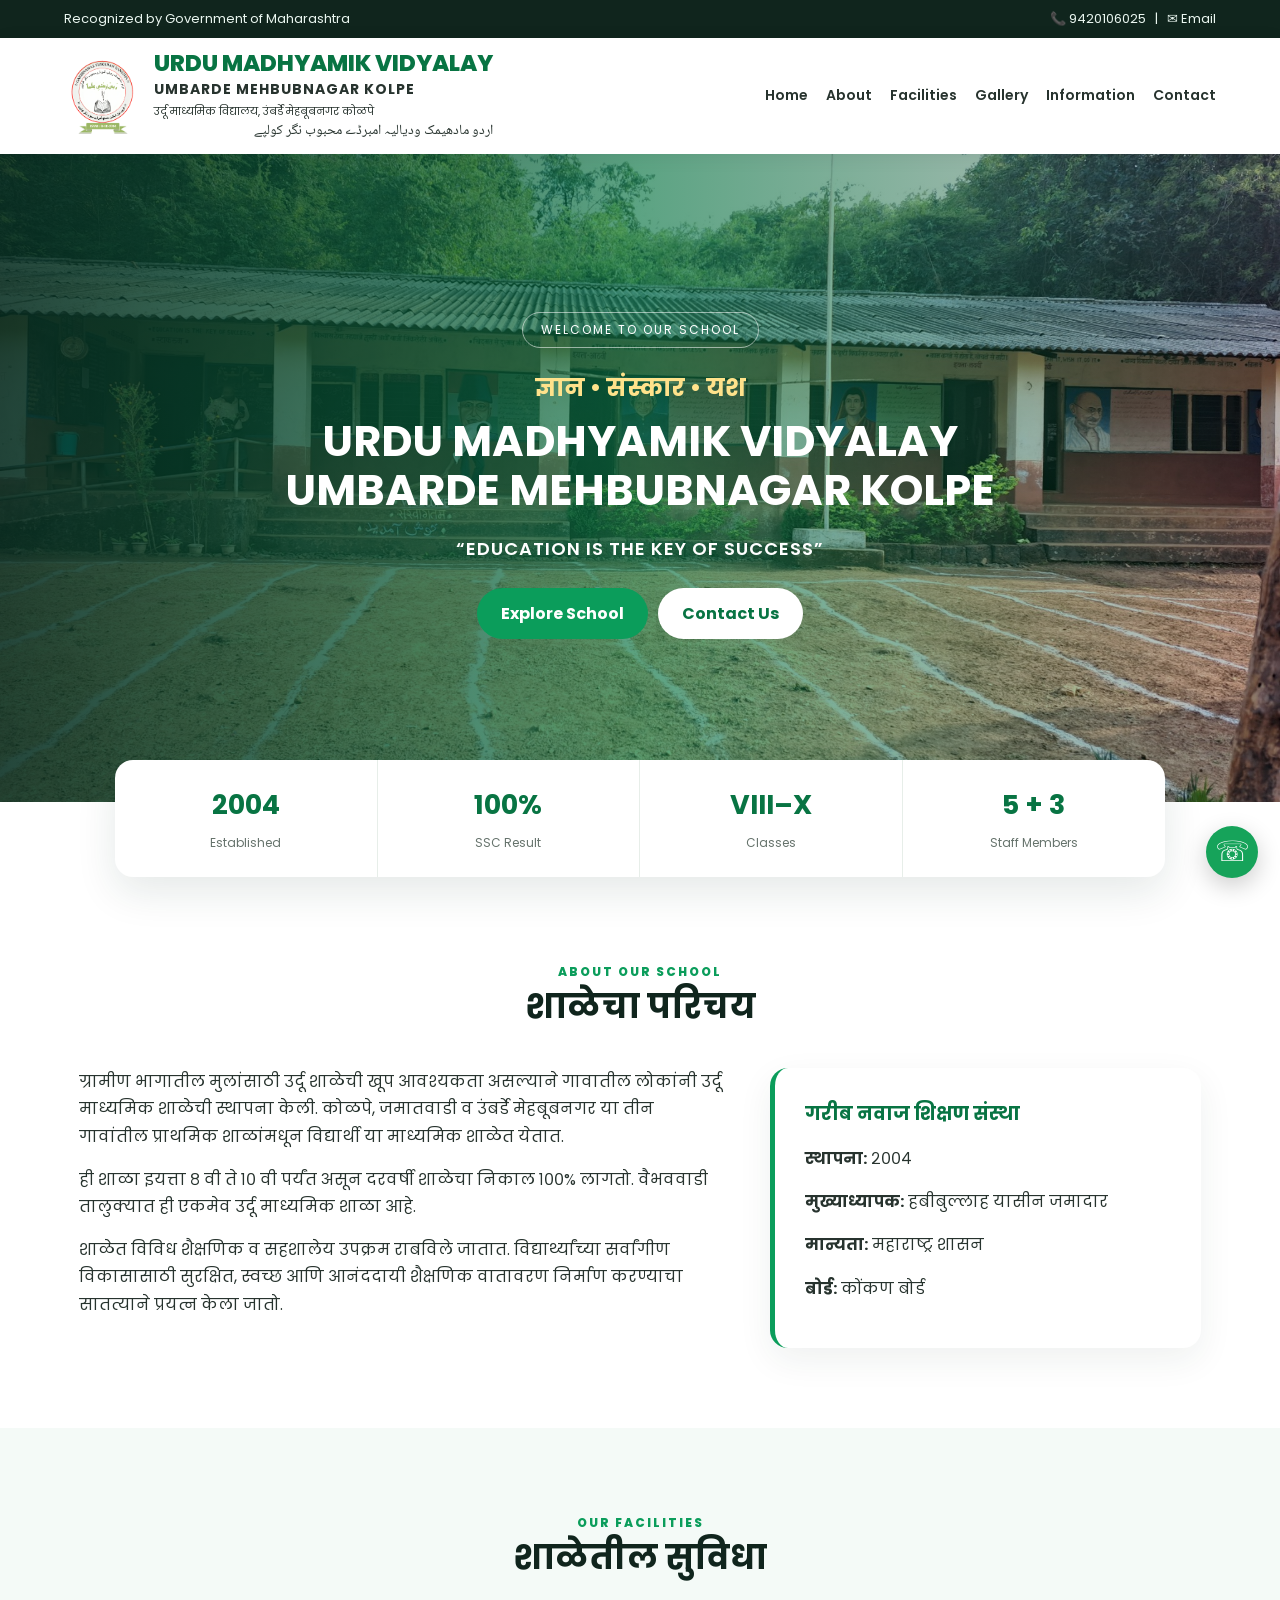
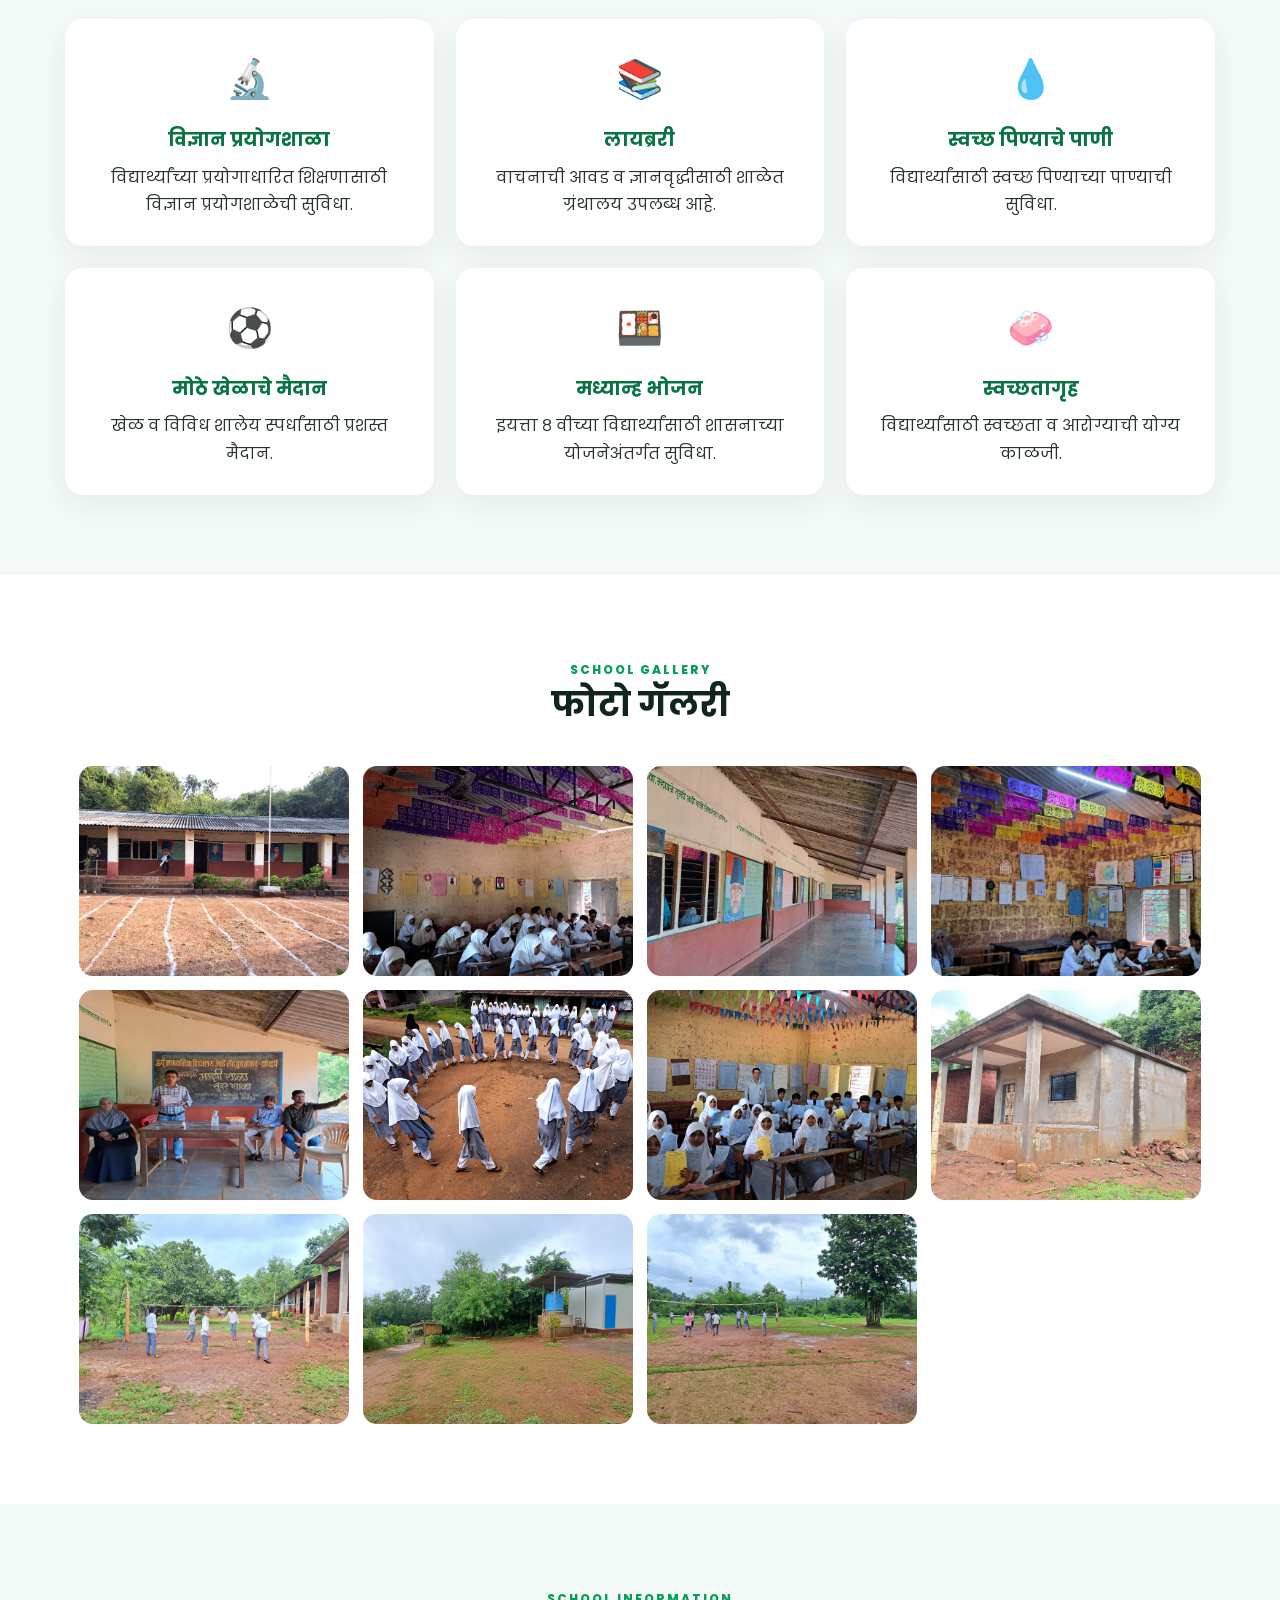
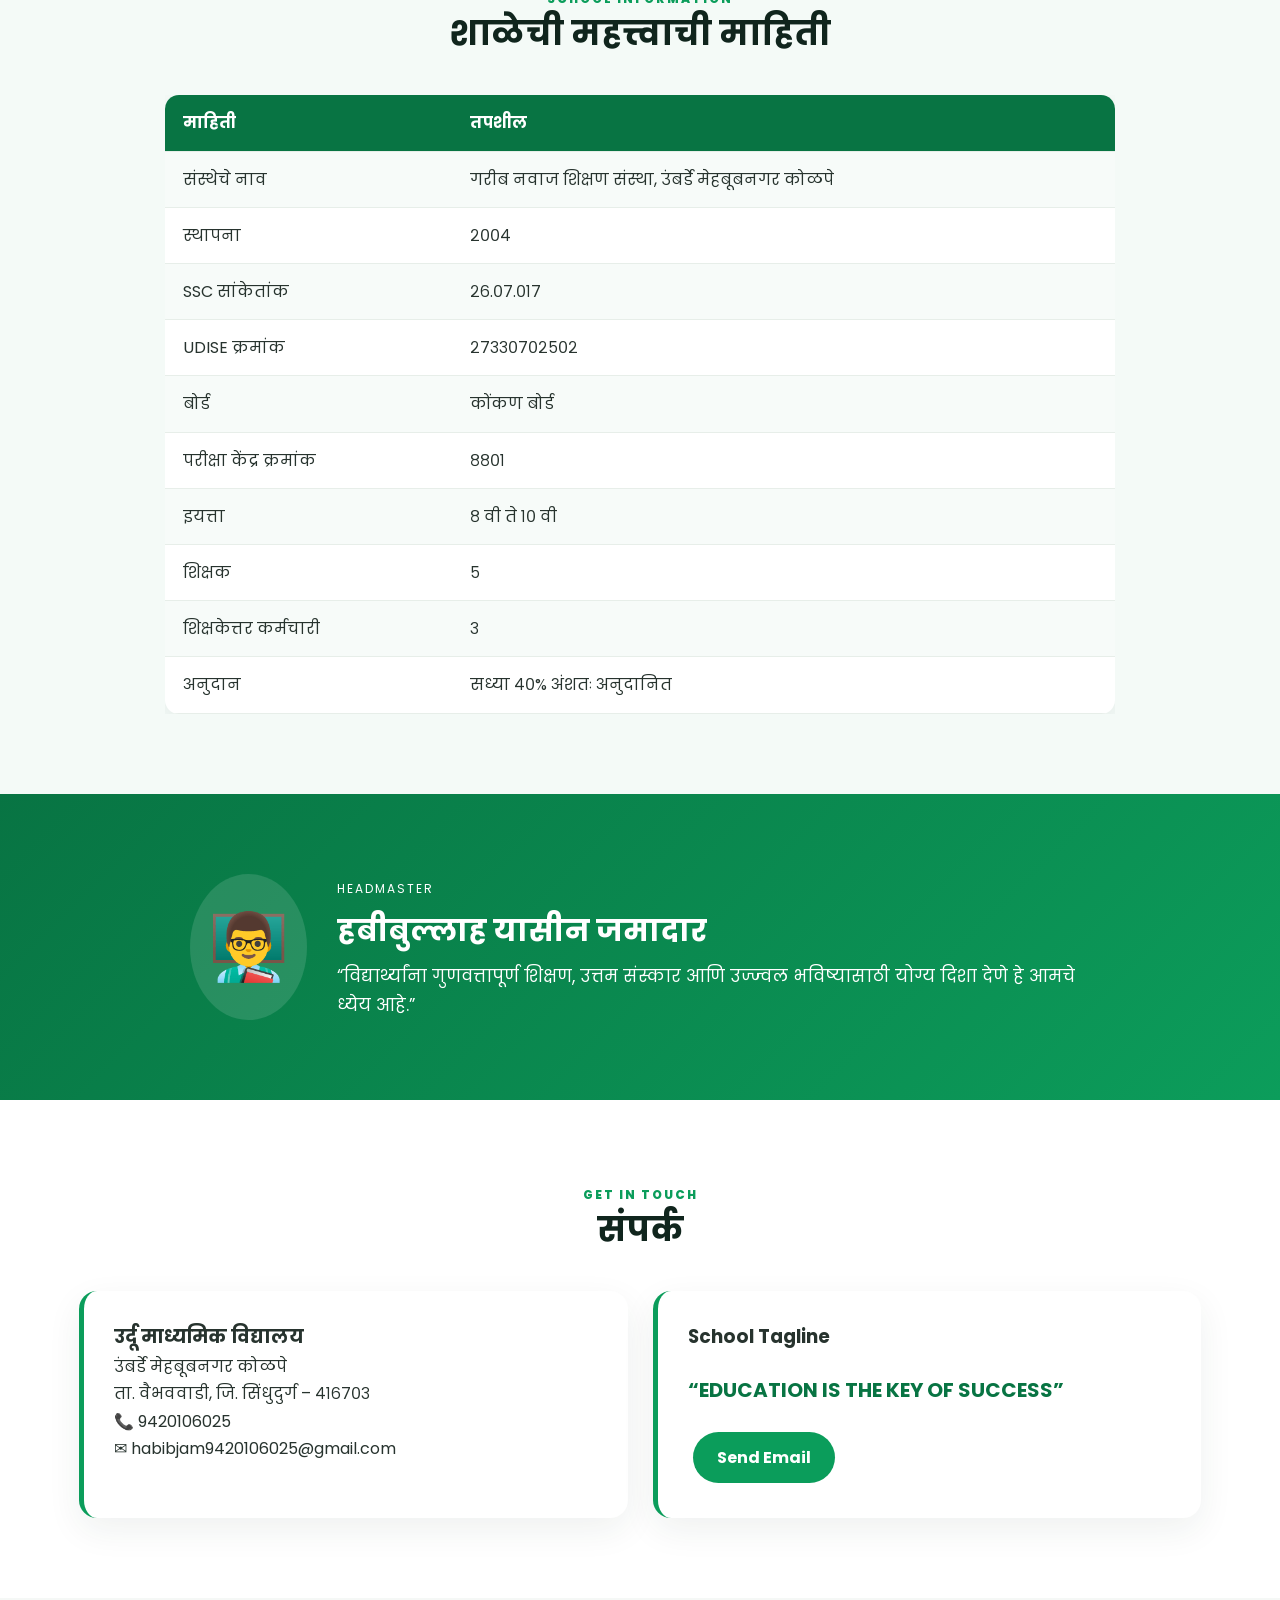
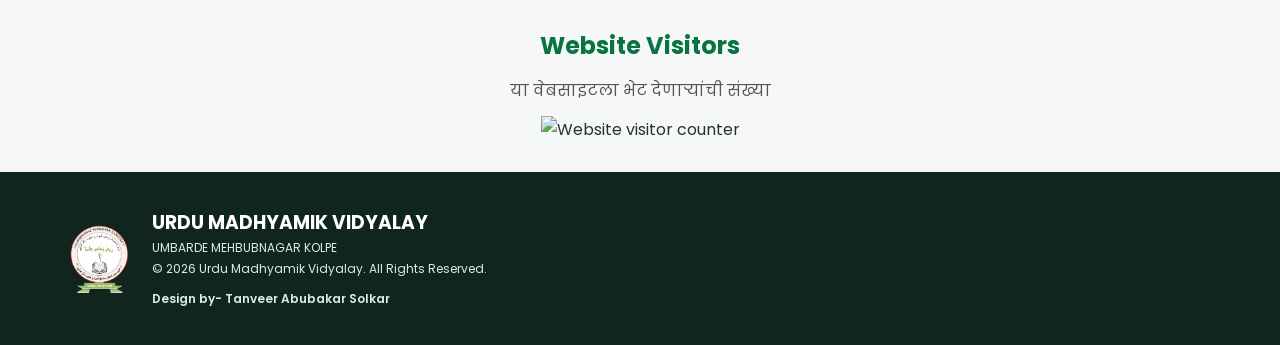
==== index.html @ 7eb6a194 "Remove visitor counter external statistics link" ====
<!DOCTYPE html>
<html lang="en">
<head>
<meta charset="UTF-8">
<meta name="viewport" content="width=device-width, initial-scale=1.0">
<meta name="description" content="Official website of Urdu Madhyamik Vidyalay Umbarde Mehbubnagar Kolpe, Vaibhavwadi, Sindhudurg.">
<title>Urdu Madhyamik Vidyalay | Umbarde Mehbubnagar Kolpe</title>
<link rel="preconnect" href="https://fonts.googleapis.com">
<link rel="preconnect" href="https://fonts.gstatic.com" crossorigin>
<link href="https://fonts.googleapis.com/css2?family=Noto+Naskh+Arabic:wght@400;600;700&family=Poppins:wght@400;500;600;700;800&display=swap" rel="stylesheet">
<link rel="stylesheet" href="style.css">
</head>
<body>
<div class="topbar">
  <div>Recognized by Government of Maharashtra</div>
  <div>📞 <a href="tel:+919420106025">9420106025</a> &nbsp; | &nbsp; ✉ <a href="mailto:habibjam9420106025@gmail.com">Email</a></div>
</div>
<header class="header">
  <div class="brand"><img src="logo.png" alt="School Logo" class="logo"><div><h1>URDU MADHYAMIK VIDYALAY</h1><h2>UMBARDE MEHBUBNAGAR KOLPE</h2><p class="marathi">उर्दू माध्यमिक विद्यालय, उंबर्डे मेहबूबनगर कोळपे</p><p class="urdu" dir="rtl">اردو مادھیمک ودیالیہ امبرڈے محبوب نگر کولپے</p></div></div>
  <button class="menu-btn" aria-label="Open menu">☰</button>
  <nav class="nav"><a href="#home">Home</a><a href="#about">About</a><a href="#facilities">Facilities</a><a href="#gallery">Gallery</a><a href="#information">Information</a><a href="#contact">Contact</a></nav>
</header>
<main>
<section id="home" class="hero"><img src="school-building.jpg" alt="School building" class="hero-bg"><div class="hero-overlay"></div><div class="hero-content"><span class="badge">WELCOME TO OUR SCHOOL</span><h2>ज्ञान • संस्कार • यश</h2><h3>URDU MADHYAMIK VIDYALAY<br>UMBARDE MEHBUBNAGAR KOLPE</h3><p class="hero-tag">“EDUCATION IS THE KEY OF SUCCESS”</p><div class="hero-buttons"><a href="#about" class="btn primary">Explore School</a><a href="#contact" class="btn light">Contact Us</a></div></div></section>
<section class="stats"><div><strong>2004</strong><span>Established</span></div><div><strong>100%</strong><span>SSC Result</span></div><div><strong>VIII–X</strong><span>Classes</span></div><div><strong>5 + 3</strong><span>Staff Members</span></div></section>
<section id="about" class="section about"><div class="section-heading"><span>ABOUT OUR SCHOOL</span><h2>शाळेचा परिचय</h2></div><div class="about-grid"><div><p>ग्रामीण भागातील मुलांसाठी उर्दू शाळेची खूप आवश्यकता असल्याने गावातील लोकांनी उर्दू माध्यमिक शाळेची स्थापना केली. कोळपे, जमातवाडी व उंबर्डे मेहबूबनगर या तीन गावांतील प्राथमिक शाळांमधून विद्यार्थी या माध्यमिक शाळेत येतात.</p><p>ही शाळा इयत्ता ८ वी ते १० वी पर्यंत असून दरवर्षी शाळेचा निकाल १००% लागतो. वैभववाडी तालुक्यात ही एकमेव उर्दू माध्यमिक शाळा आहे.</p><p>शाळेत विविध शैक्षणिक व सहशालेय उपक्रम राबविले जातात. विद्यार्थ्यांच्या सर्वांगीण विकासासाठी सुरक्षित, स्वच्छ आणि आनंददायी शैक्षणिक वातावरण निर्माण करण्याचा सातत्याने प्रयत्न केला जातो.</p></div><div class="info-card"><h3>गरीब नवाज शिक्षण संस्था</h3><p><b>स्थापना:</b> २००४</p><p><b>मुख्याध्यापक:</b> हबीबुल्लाह यासीन जमादार</p><p><b>मान्यता:</b> महाराष्ट्र शासन</p><p><b>बोर्ड:</b> कोंकण बोर्ड</p></div></div></section>
<section id="facilities" class="section alt"><div class="section-heading"><span>OUR FACILITIES</span><h2>शाळेतील सुविधा</h2></div><div class="cards"><article class="card"><div class="icon">🔬</div><h3>विज्ञान प्रयोगशाळा</h3><p>विद्यार्थ्यांच्या प्रयोगाधारित शिक्षणासाठी विज्ञान प्रयोगशाळेची सुविधा.</p></article><article class="card"><div class="icon">📚</div><h3>लायब्ररी</h3><p>वाचनाची आवड व ज्ञानवृद्धीसाठी शाळेत ग्रंथालय उपलब्ध आहे.</p></article><article class="card"><div class="icon">💧</div><h3>स्वच्छ पिण्याचे पाणी</h3><p>विद्यार्थ्यांसाठी स्वच्छ पिण्याच्या पाण्याची सुविधा.</p></article><article class="card"><div class="icon">⚽</div><h3>मोठे खेळाचे मैदान</h3><p>खेळ व विविध शालेय स्पर्धांसाठी प्रशस्त मैदान.</p></article><article class="card"><div class="icon">🍱</div><h3>मध्यान्ह भोजन</h3><p>इयत्ता ८ वीच्या विद्यार्थ्यांसाठी शासनाच्या योजनेअंतर्गत सुविधा.</p></article><article class="card"><div class="icon">🧼</div><h3>स्वच्छतागृह</h3><p>विद्यार्थ्यांसाठी स्वच्छता व आरोग्याची योग्य काळजी.</p></article></div></section>
<section id="gallery" class="section"><div class="section-heading"><span>SCHOOL GALLERY</span><h2>फोटो गॅलरी</h2></div><div class="gallery"><img src="school-building.jpg" alt="School building"><img src="school-activity-1.jpg" alt="School activity"><img src="school-activity-2.jpg" alt="School activity"><img src="school-activity-3.jpg" alt="School activity"><img src="school-activity-4.jpg" alt="School activity"><img src="school-activity-5.jpg" alt="School activity"><img src="school-activity-6.jpg" alt="School activity"><img src="science-lab.jpg" alt="Science laboratory"><img src="activity-7.jpg" alt="School activity"><img src="activity-8.jpg" alt="School activity"><img src="activity-9.jpg" alt="School activity"></div></section>
<section id="information" class="section alt"><div class="section-heading"><span>SCHOOL INFORMATION</span><h2>शाळेची महत्त्वाची माहिती</h2></div><div class="table-wrap"><table><tr><th>माहिती</th><th>तपशील</th></tr><tr><td>संस्थेचे नाव</td><td>गरीब नवाज शिक्षण संस्था, उंबर्डे मेहबूबनगर कोळपे</td></tr><tr><td>स्थापना</td><td>२००४</td></tr><tr><td>SSC सांकेतांक</td><td>२६.०७.०१७</td></tr><tr><td>UDISE क्रमांक</td><td>२७३३०७०२५०२</td></tr><tr><td>बोर्ड</td><td>कोंकण बोर्ड</td></tr><tr><td>परीक्षा केंद्र क्रमांक</td><td>८८०१</td></tr><tr><td>इयत्ता</td><td>८ वी ते १० वी</td></tr><tr><td>शिक्षक</td><td>५</td></tr><tr><td>शिक्षकेत्तर कर्मचारी</td><td>३</td></tr><tr><td>अनुदान</td><td>सध्या ४०% अंशतः अनुदानित</td></tr></table></div></section>
<section class="principal section"><div class="principal-box"><div class="principal-avatar">👨‍🏫</div><div><span>HEADMASTER</span><h2>हबीबुल्लाह यासीन जमादार</h2><p>“विद्यार्थ्यांना गुणवत्तापूर्ण शिक्षण, उत्तम संस्कार आणि उज्ज्वल भविष्यासाठी योग्य दिशा देणे हे आमचे ध्येय आहे.”</p></div></div></section>
<section id="contact" class="section contact"><div class="section-heading"><span>GET IN TOUCH</span><h2>संपर्क</h2></div><div class="contact-grid"><div class="contact-card"><h3>उर्दू माध्यमिक विद्यालय</h3><p>उंबर्डे मेहबूबनगर कोळपे<br>ता. वैभववाडी, जि. सिंधुदुर्ग – ४१६७०३</p><p>📞 <a href="tel:+919420106025">9420106025</a></p><p>✉ <a href="mailto:habibjam9420106025@gmail.com">habibjam9420106025@gmail.com</a></p></div><div class="contact-card"><h3>School Tagline</h3><p class="quote">“EDUCATION IS THE KEY OF SUCCESS”</p><a class="btn primary" href="mailto:habibjam9420106025@gmail.com">Send Email</a></div></div></section>
<section class="visitor-section" style="text-align:center;padding:28px 20px;background:#f5f8f6;"><h2 style="margin:0 0 10px;color:#087443;font-size:24px;">Website Visitors</h2><p style="margin:0;color:#555;">या वेबसाइटला भेट देणाऱ्यांची संख्या</p><div style="margin-top:12px;display:inline-block;"><img src="https://hits.sh/urduschoolkolpe.github.io%2FSCHOOL-WEBSITE-.svg?label=Visitors&style=for-the-badge" alt="Website visitor counter" style="max-width:100%;height:auto;"></div></section>
</main>
<footer><img src="logo.png" alt="Logo"><div><h3>URDU MADHYAMIK VIDYALAY</h3><p>UMBARDE MEHBUBNAGAR KOLPE</p><p>© <span id="year"></span> Urdu Madhyamik Vidyalay. All Rights Reserved.</p><p style="margin-top:10px;font-weight:600;">Design by- Tanveer Abubakar Solkar</p></div></footer>
<a class="whatsapp" href="https://wa.me/919420106025" target="_blank" rel="noopener" aria-label="WhatsApp">☏</a><button class="top" aria-label="Back to top">↑</button><script src="script.js"></script>
</body>
</html>
---- style.css ----
*{box-sizing:border-box;margin:0;padding:0}
:root{--green:#087443;--green2:#0b9d5b;--gold:#d6a72c;--dark:#10251d;--light:#f4faf7;--text:#27332e;--border:#e7eee9}
html{scroll-behavior:smooth;scroll-padding-top:110px}
body{font-family:Poppins,Arial,sans-serif;color:var(--text);background:#fff;line-height:1.7;overflow-x:hidden}
a{color:inherit;text-decoration:none}
.topbar{background:var(--dark);color:#eaf6f0;padding:8px 5%;display:flex;justify-content:space-between;align-items:center;font-size:13px;gap:15px}.topbar a:hover{color:#ffe28b}
.header{background:#fff;padding:12px 5%;display:flex;align-items:center;justify-content:space-between;gap:20px;box-shadow:0 3px 18px #00000012;position:sticky;top:0;z-index:20;min-height:100px}
.brand{display:flex;align-items:center;gap:14px;min-width:0}.logo{width:76px;height:76px;object-fit:contain;flex:none}
.brand h1{font-size:23px;line-height:1.2;color:var(--green);font-weight:800;white-space:nowrap}.brand h2{font-size:14px;letter-spacing:1px;white-space:nowrap}.brand p{font-size:11px;margin-top:1px}.urdu{font-family:"Noto Naskh Arabic",serif;font-size:14px!important;line-height:1.4}.brand span{display:inline-block;color:#9b7611;font-size:11px;font-weight:700;letter-spacing:1.5px}
.nav{display:flex;gap:18px;align-items:center;flex:none}.nav a{font-weight:600;font-size:14px;white-space:nowrap}.nav a:hover{color:var(--green2)}
.menu-btn{display:none;border:0;background:var(--green);color:#fff;border-radius:8px;font-size:24px;padding:5px 10px;cursor:pointer}
.hero{height:72vh;min-height:500px;position:relative;display:flex;align-items:center;justify-content:center;overflow:hidden}.hero-bg{position:absolute;inset:0;width:100%;height:100%;object-fit:cover;object-position:center}.hero-overlay{position:absolute;inset:0;background:linear-gradient(90deg,#062d20e0,#087443a8,#00000038)}.hero-content{position:relative;color:#fff;text-align:center;max-width:980px;padding:30px}.badge{display:inline-block;border:1px solid #ffffff88;border-radius:30px;padding:7px 18px;font-size:12px;letter-spacing:2px}.hero h2{font-size:24px;color:#ffe28b;margin:20px 0 8px}.hero h3{font-size:43px;line-height:1.15}.hero-tag{font-size:18px;margin:18px 0;font-weight:600;letter-spacing:1px}.hero-buttons{display:flex;justify-content:center;flex-wrap:wrap}.btn{display:inline-block;padding:12px 24px;border-radius:30px;font-weight:700;margin:5px;transition:.2s}.btn:hover{transform:translateY(-2px)}.primary{background:var(--green2);color:#fff}.light{background:#fff;color:var(--green)}
.stats{display:grid;grid-template-columns:repeat(4,1fr);max-width:1050px;margin:-42px auto 0;position:relative;background:#fff;border-radius:18px;box-shadow:0 15px 40px #12382b1c;overflow:hidden}.stats div{text-align:center;padding:22px 12px;border-right:1px solid var(--border)}.stats div:last-child{border:0}.stats strong{display:block;color:var(--green);font-size:27px}.stats span{font-size:12px;color:#66736c}
.section{padding:80px 5%;max-width:1250px;margin:auto}.alt{max-width:none;background:var(--light)}.section-heading{text-align:center;margin-bottom:40px}.section-heading span{color:var(--green2);font-size:12px;font-weight:800;letter-spacing:2px}.section-heading h2{font-size:34px;color:var(--dark);line-height:1.3}
.about-grid{display:grid;grid-template-columns:1.5fr 1fr;gap:45px;align-items:start}.about-grid p{margin-bottom:16px}.info-card,.contact-card{background:#fff;border-radius:18px;padding:30px;box-shadow:0 12px 35px #17392b12;border-left:5px solid var(--green2)}.info-card h3{color:var(--green);margin-bottom:15px}
.cards{max-width:1150px;margin:auto;display:grid;grid-template-columns:repeat(3,1fr);gap:22px}.card{background:#fff;border-radius:18px;padding:28px;text-align:center;box-shadow:0 10px 30px #17392b12;transition:.25s}.card:hover{transform:translateY(-6px)}.icon{font-size:38px;margin-bottom:12px}.card h3{color:var(--green);margin-bottom:8px}
.gallery{display:grid;grid-template-columns:repeat(4,1fr);gap:14px}.gallery img{display:block;width:100%;height:210px;object-fit:cover;border-radius:14px;cursor:pointer;transition:.25s}.gallery img:hover{transform:scale(1.025);box-shadow:0 10px 25px #0002}
.table-wrap{overflow:auto;max-width:950px;margin:auto}table{width:100%;border-collapse:collapse;background:#fff;border-radius:14px;overflow:hidden;box-shadow:0 10px 30px #17392b12}th,td{text-align:left;padding:14px 18px;border-bottom:1px solid var(--border)}th{background:var(--green);color:#fff}tr:nth-child(even){background:#f7fbf9}
.principal{background:linear-gradient(135deg,#087443,#0c9d5b);max-width:none;color:#fff}.principal-box{max-width:900px;margin:auto;display:flex;gap:30px;align-items:center}.principal-avatar{font-size:65px;background:#ffffff20;border-radius:50%;padding:18px;flex:none}.principal-box span{font-size:12px;letter-spacing:2px}.principal-box h2{font-size:30px;margin:5px 0}.principal-box p{font-size:17px}
.contact{max-width:1250px}.contact-grid{display:grid;grid-template-columns:1fr 1fr;gap:25px}.quote{font-size:20px;font-weight:700;color:var(--green);margin:20px 0}
footer{background:var(--dark);color:#dcece5;padding:35px 5%;display:flex;gap:18px;align-items:center}footer img{width:70px;height:70px;object-fit:contain;flex:none}footer h3{color:#fff}footer p{font-size:12px}
.whatsapp,.top{position:fixed;right:22px;border:0;z-index:30;display:grid;place-items:center;border-radius:50%;box-shadow:0 8px 25px #0003}.whatsapp{bottom:22px;width:52px;height:52px;background:#16a35a;color:#fff;font-size:28px}.top{bottom:85px;width:42px;height:42px;background:var(--green);color:#fff;font-size:20px;opacity:0;pointer-events:none;transition:.2s;cursor:pointer}.top.show{opacity:1;pointer-events:auto}
@media(max-width:1100px){.header{padding-left:3%;padding-right:3%}.nav{gap:12px}.nav a{font-size:13px}.brand h1{font-size:20px}.brand h2{font-size:13px}.logo{width:68px;height:68px}}
@media(max-width:900px){.topbar{padding:8px 4%}.header{padding:10px 4%;min-height:80px}.nav{display:none;position:absolute;top:100%;left:0;right:0;background:#fff;padding:15px 6%;box-shadow:0 10px 25px #0002;flex-direction:column;align-items:flex-start;gap:10px}.nav.open{display:flex}.menu-btn{display:block}.brand h1{font-size:17px}.brand h2{font-size:11px}.brand p{display:none}.logo{width:58px;height:58px}.hero h3{font-size:31px}.stats{margin:0 4%;grid-template-columns:repeat(2,1fr)}.stats div{border-bottom:1px solid var(--border)}.stats div:nth-child(2){border-right:0}.about-grid,.contact-grid{grid-template-columns:1fr}.cards{grid-template-columns:repeat(2,1fr)}.gallery{grid-template-columns:repeat(2,1fr)}}
@media(max-width:550px){.topbar{font-size:10px;padding:7px 4%;gap:8px}.topbar div:last-child{white-space:nowrap}.brand h1{font-size:15px}.brand h2{font-size:10px}.logo{width:52px;height:52px}.header{gap:8px}.hero{min-height:560px;height:auto}.hero-content{padding:70px 18px}.hero h2{font-size:19px}.hero h3{font-size:25px}.hero-tag{font-size:15px}.section{padding:60px 5%}.section-heading h2{font-size:27px}.cards,.gallery{grid-template-columns:1fr}.gallery img{height:230px}.principal-box{flex-direction:column;text-align:center}.contact-card{padding:24px}footer{padding:28px 5%}.whatsapp{right:16px;bottom:16px}}
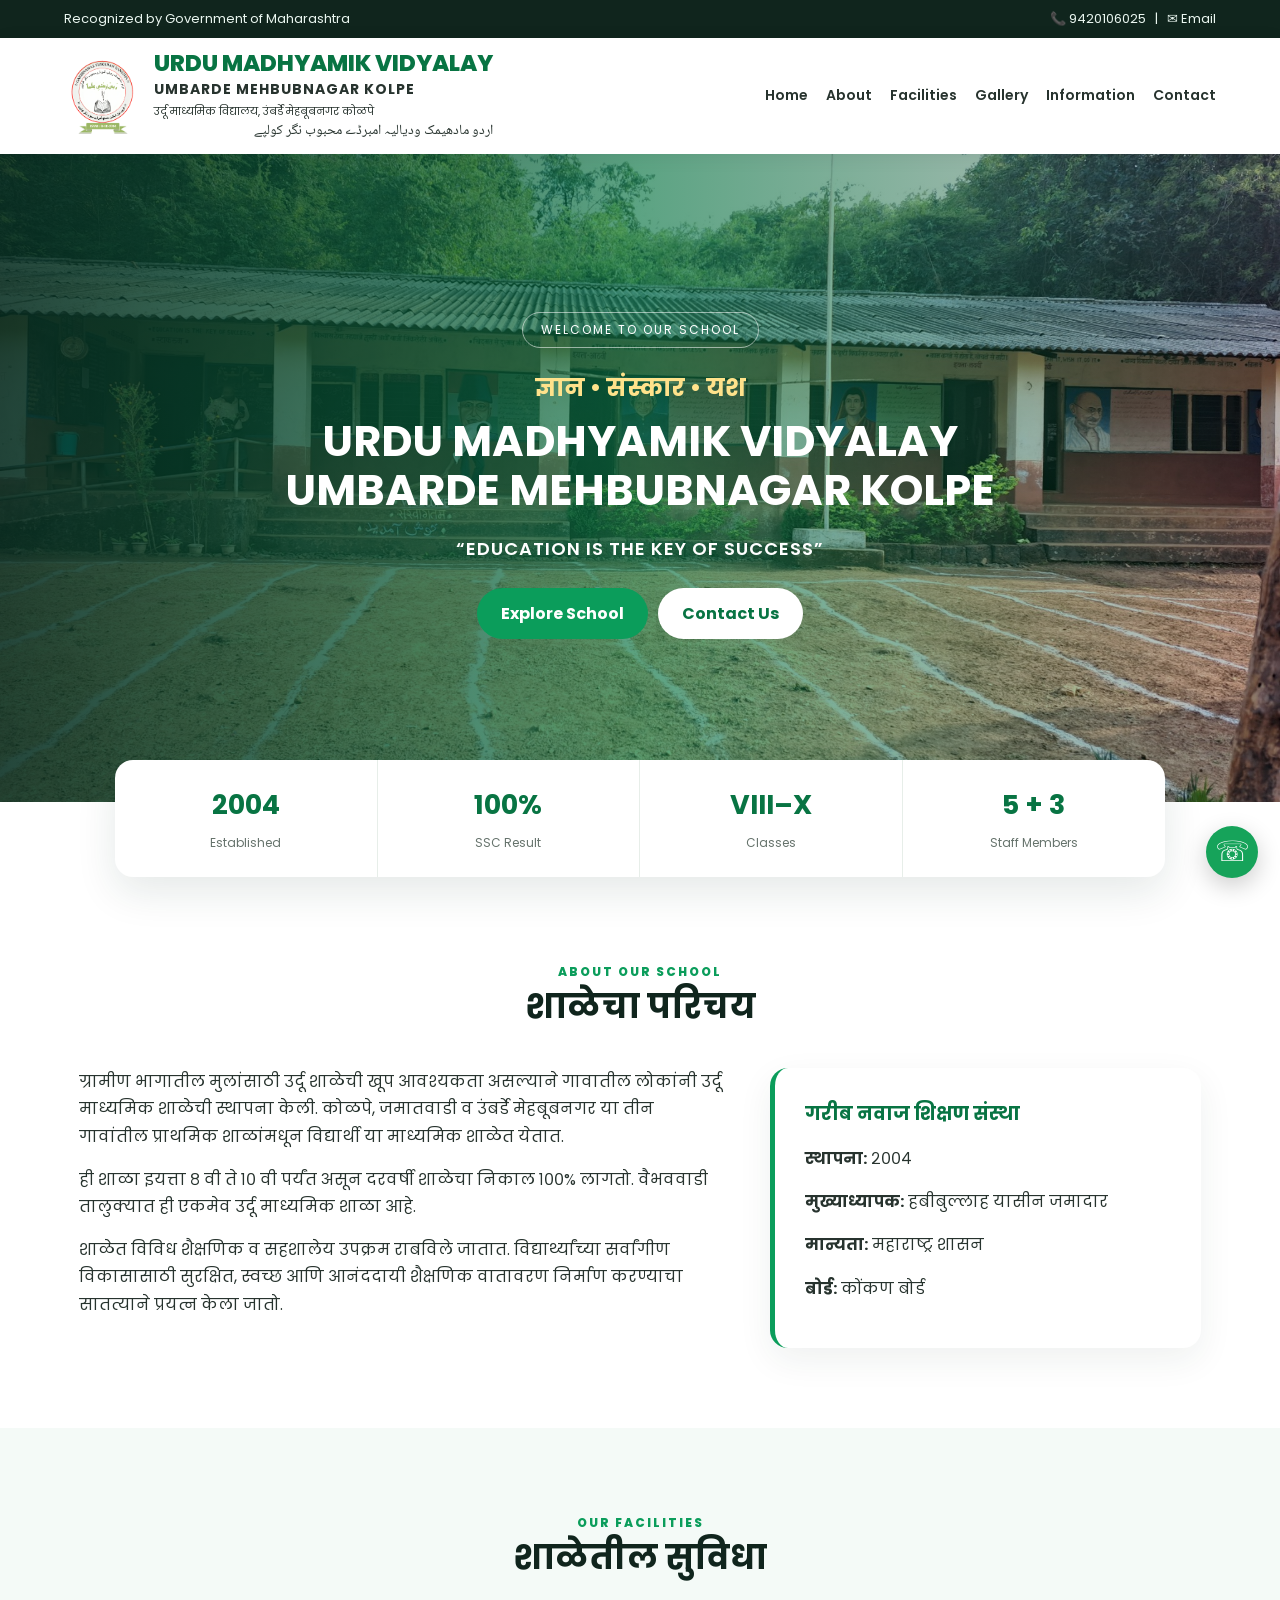
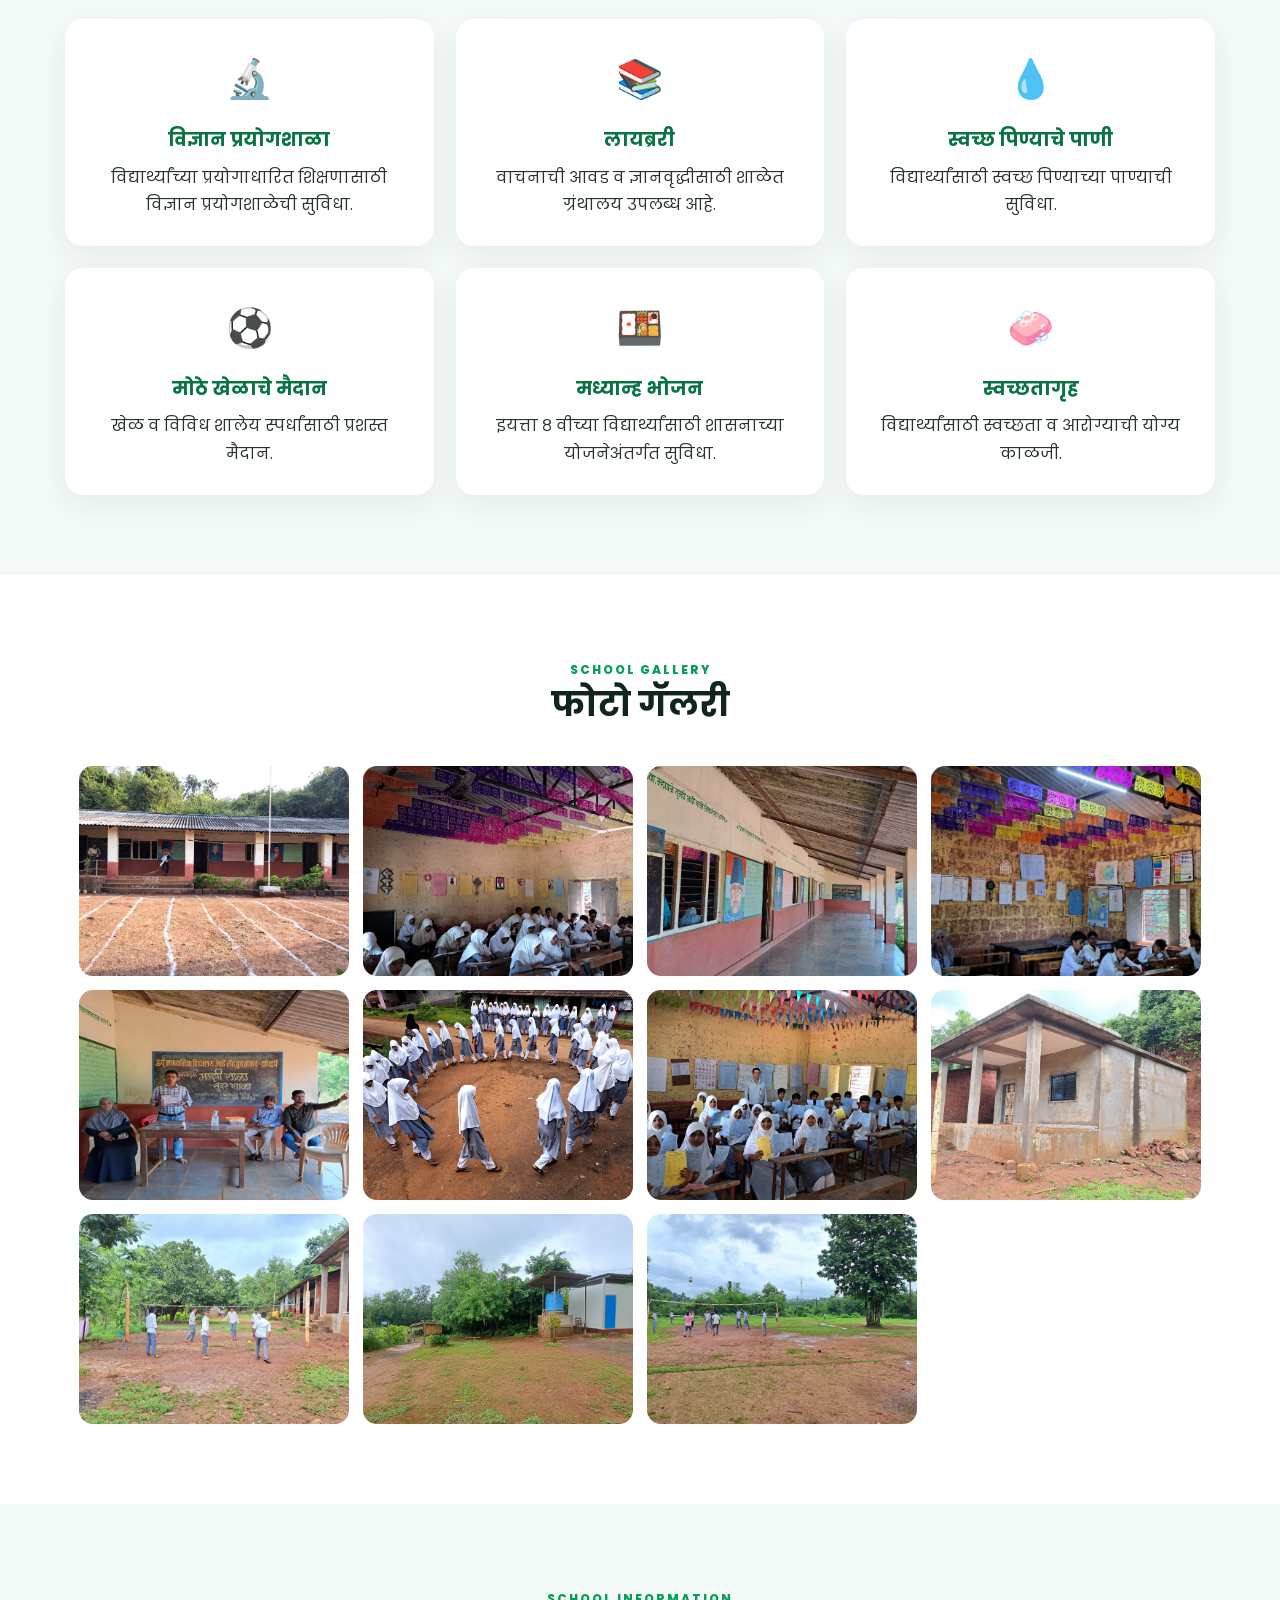
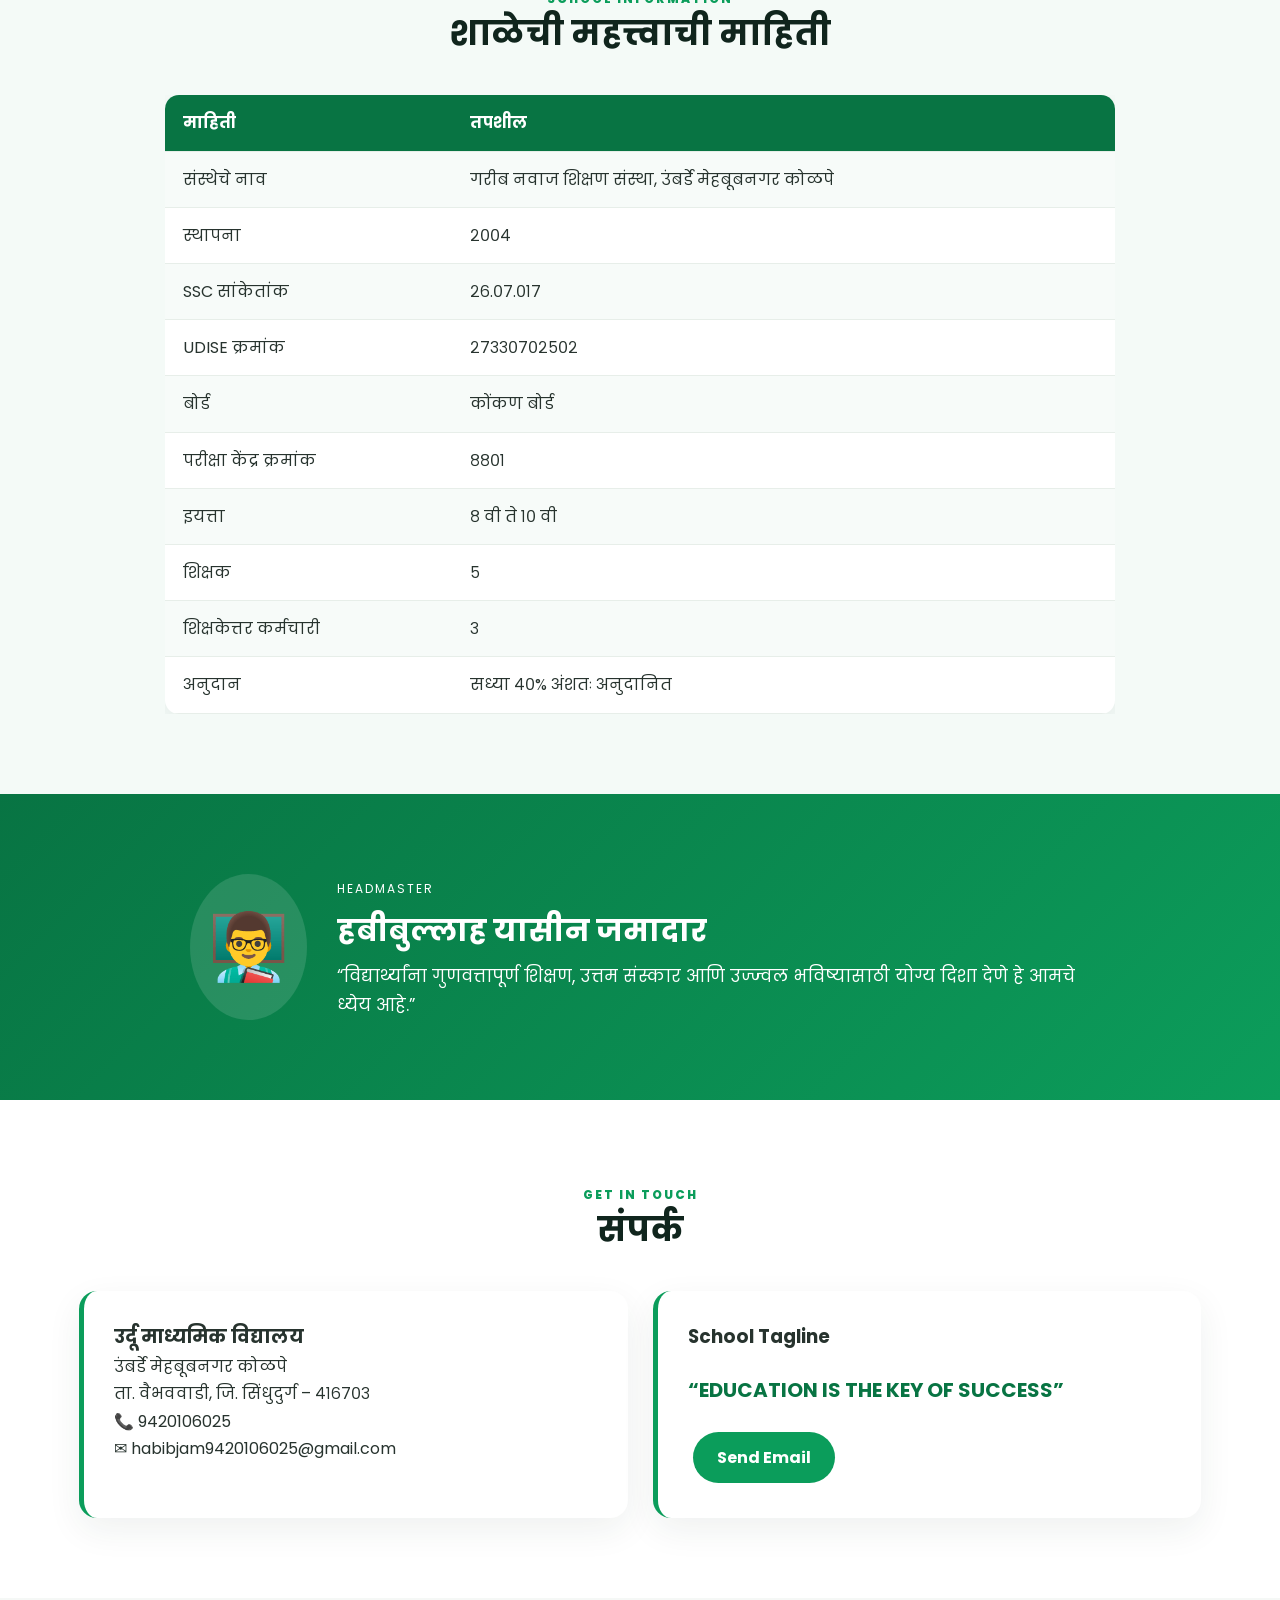
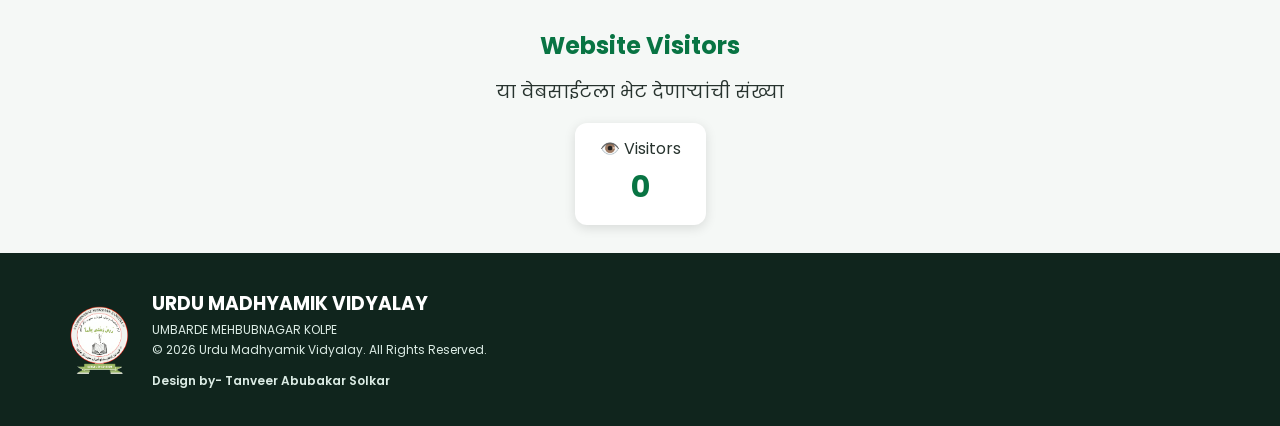
==== commit e7b09fe3: "Update index.html" ====
--- a/index.html
+++ b/index.html
@@ -29,9 +29,16 @@
 <section id="information" class="section alt"><div class="section-heading"><span>SCHOOL INFORMATION</span><h2>शाळेची महत्त्वाची माहिती</h2></div><div class="table-wrap"><table><tr><th>माहिती</th><th>तपशील</th></tr><tr><td>संस्थेचे नाव</td><td>गरीब नवाज शिक्षण संस्था, उंबर्डे मेहबूबनगर कोळपे</td></tr><tr><td>स्थापना</td><td>२००४</td></tr><tr><td>SSC सांकेतांक</td><td>२६.०७.०१७</td></tr><tr><td>UDISE क्रमांक</td><td>२७३३०७०२५०२</td></tr><tr><td>बोर्ड</td><td>कोंकण बोर्ड</td></tr><tr><td>परीक्षा केंद्र क्रमांक</td><td>८८०१</td></tr><tr><td>इयत्ता</td><td>८ वी ते १० वी</td></tr><tr><td>शिक्षक</td><td>५</td></tr><tr><td>शिक्षकेत्तर कर्मचारी</td><td>३</td></tr><tr><td>अनुदान</td><td>सध्या ४०% अंशतः अनुदानित</td></tr></table></div></section>
 <section class="principal section"><div class="principal-box"><div class="principal-avatar">👨‍🏫</div><div><span>HEADMASTER</span><h2>हबीबुल्लाह यासीन जमादार</h2><p>“विद्यार्थ्यांना गुणवत्तापूर्ण शिक्षण, उत्तम संस्कार आणि उज्ज्वल भविष्यासाठी योग्य दिशा देणे हे आमचे ध्येय आहे.”</p></div></div></section>
 <section id="contact" class="section contact"><div class="section-heading"><span>GET IN TOUCH</span><h2>संपर्क</h2></div><div class="contact-grid"><div class="contact-card"><h3>उर्दू माध्यमिक विद्यालय</h3><p>उंबर्डे मेहबूबनगर कोळपे<br>ता. वैभववाडी, जि. सिंधुदुर्ग – ४१६७०३</p><p>📞 <a href="tel:+919420106025">9420106025</a></p><p>✉ <a href="mailto:habibjam9420106025@gmail.com">habibjam9420106025@gmail.com</a></p></div><div class="contact-card"><h3>School Tagline</h3><p class="quote">“EDUCATION IS THE KEY OF SUCCESS”</p><a class="btn primary" href="mailto:habibjam9420106025@gmail.com">Send Email</a></div></div></section>
-<section class="visitor-section" style="text-align:center;padding:28px 20px;background:#f5f8f6;"><h2 style="margin:0 0 10px;color:#087443;font-size:24px;">Website Visitors</h2><p style="margin:0;color:#555;">या वेबसाइटला भेट देणाऱ्यांची संख्या</p><div style="margin-top:12px;display:inline-block;"><img src="https://hits.sh/urduschoolkolpe.github.io%2FSCHOOL-WEBSITE-.svg?label=Visitors&style=for-the-badge" alt="Website visitor counter" style="max-width:100%;height:auto;"></div></section>
-</main>
+<section class="visitor-section" style="text-align:center;padding:28px 20px;background:#f5f8f6;">
+  <h2 style="margin:0 0 10px;color:#087443;">Website Visitors</h2>
+  <p style="margin:0 0 15px;font-size:18px;">या वेबसाईटला भेट देणाऱ्यांची संख्या</p>
+
+  <div style="display:inline-block;padding:12px 25px;background:white;border-radius:12px;box-shadow:0 3px 12px rgba(0,0,0,.12);">
+    <span style="font-size:16px;">👁️ Visitors</span>
+    <strong id="visitor-count" style="display:block;font-size:30px;color:#087443;">0</strong>
+  </div>
+</section>
 <footer><img src="logo.png" alt="Logo"><div><h3>URDU MADHYAMIK VIDYALAY</h3><p>UMBARDE MEHBUBNAGAR KOLPE</p><p>© <span id="year"></span> Urdu Madhyamik Vidyalay. All Rights Reserved.</p><p style="margin-top:10px;font-weight:600;">Design by- Tanveer Abubakar Solkar</p></div></footer>
 <a class="whatsapp" href="https://wa.me/919420106025" target="_blank" rel="noopener" aria-label="WhatsApp">☏</a><button class="top" aria-label="Back to top">↑</button><script src="script.js"></script>
 </body>
-</html>+</html>
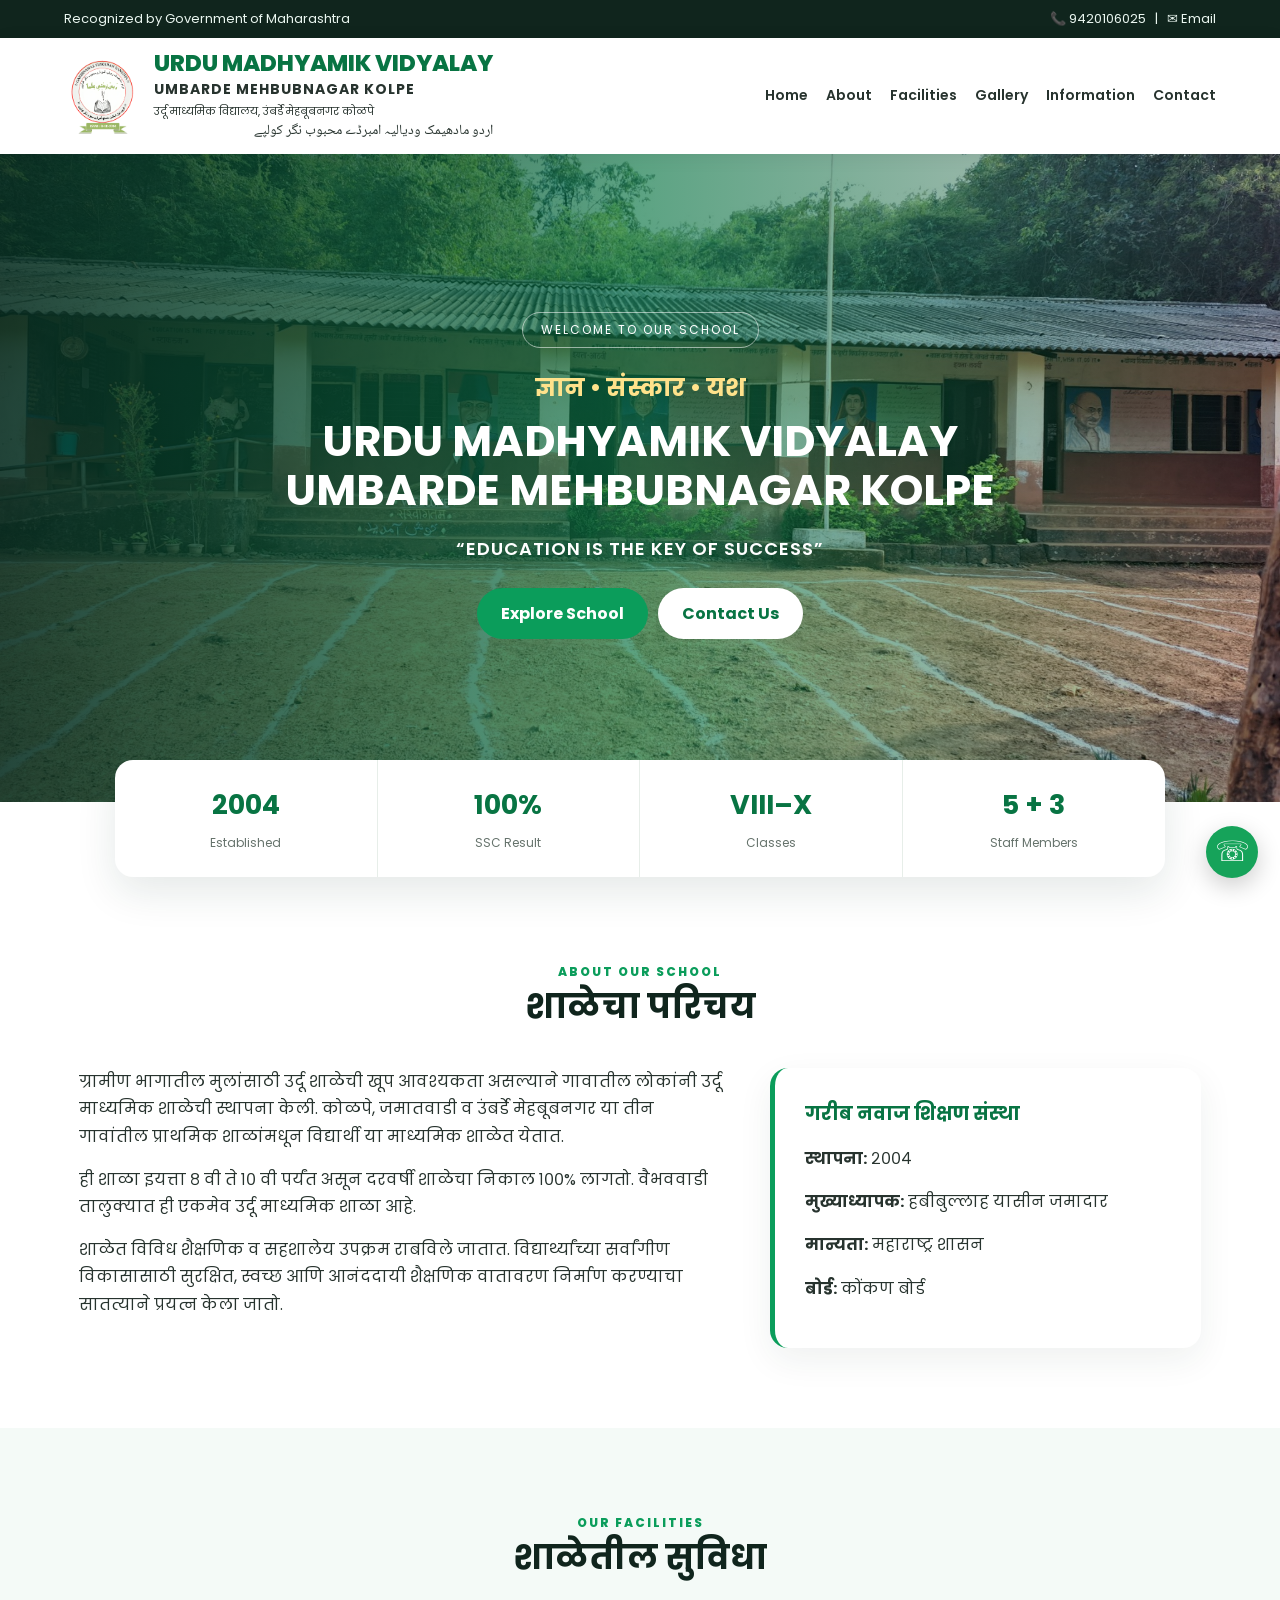
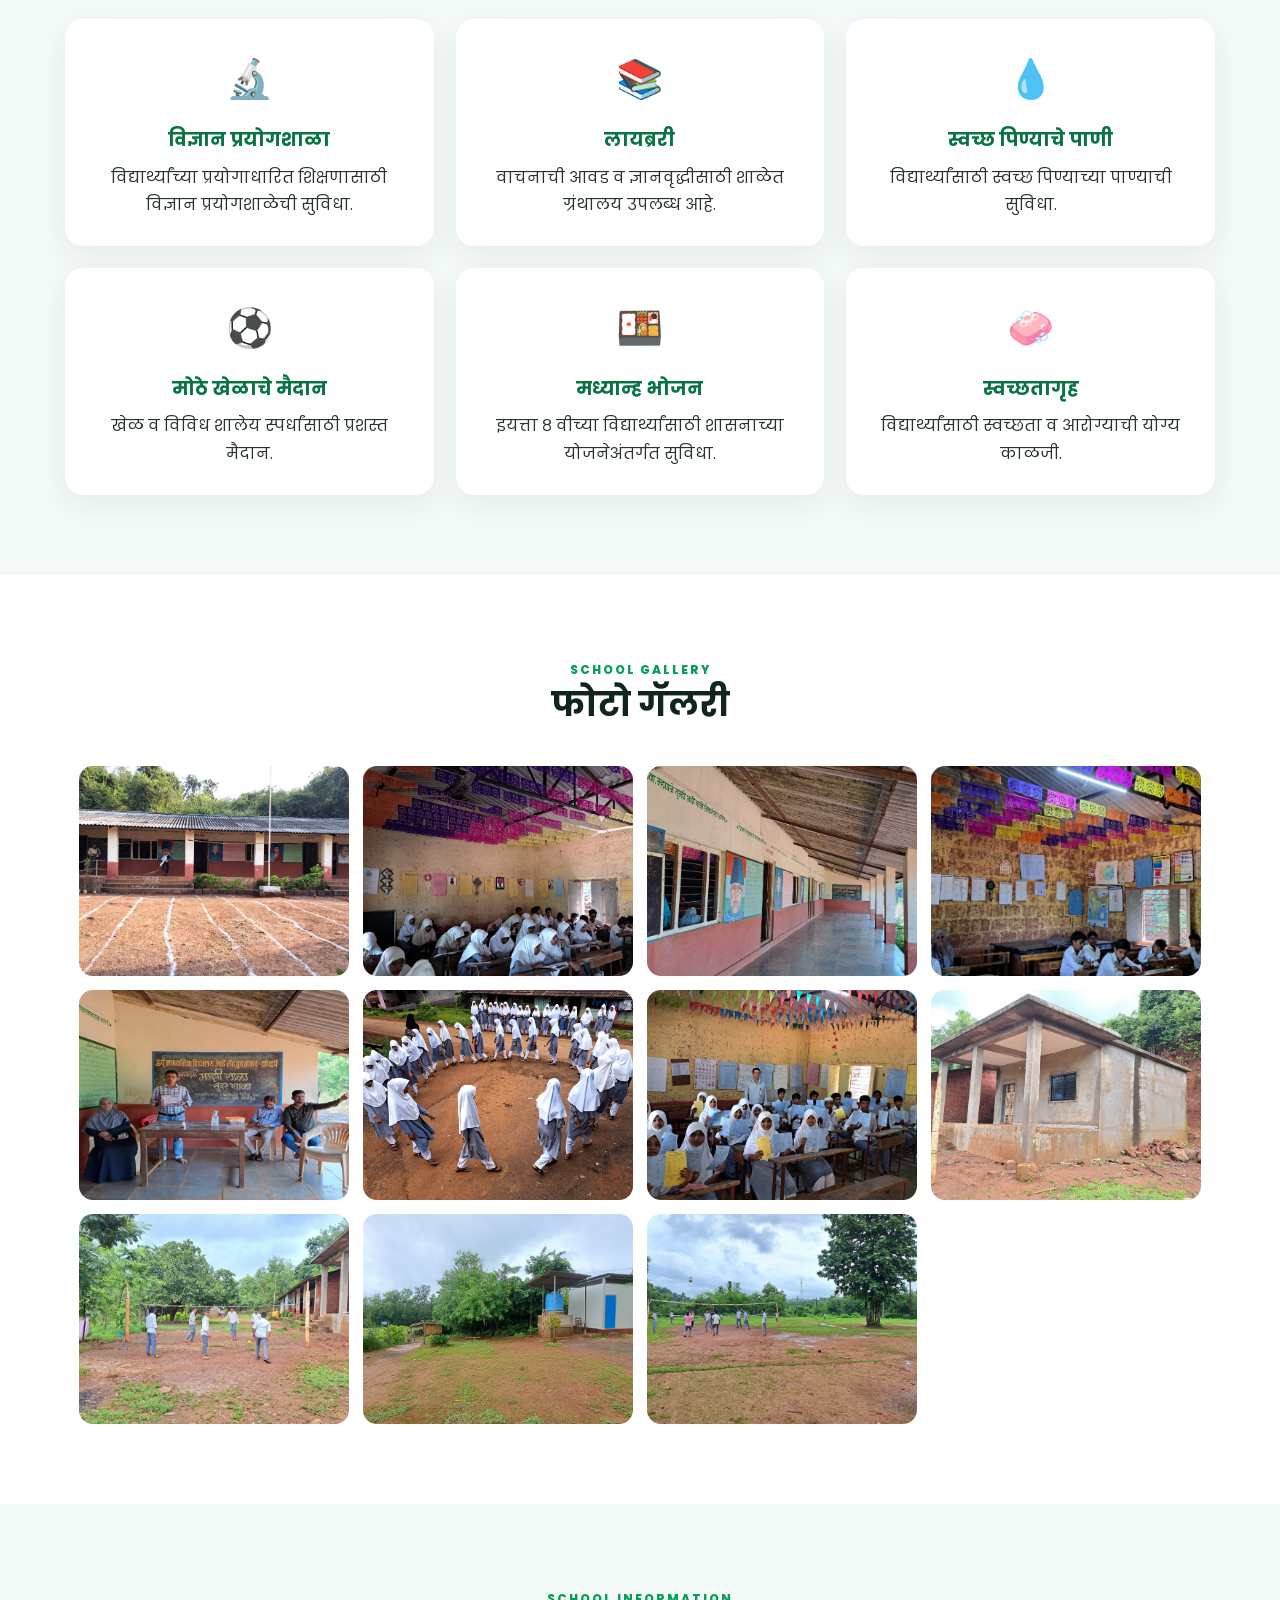
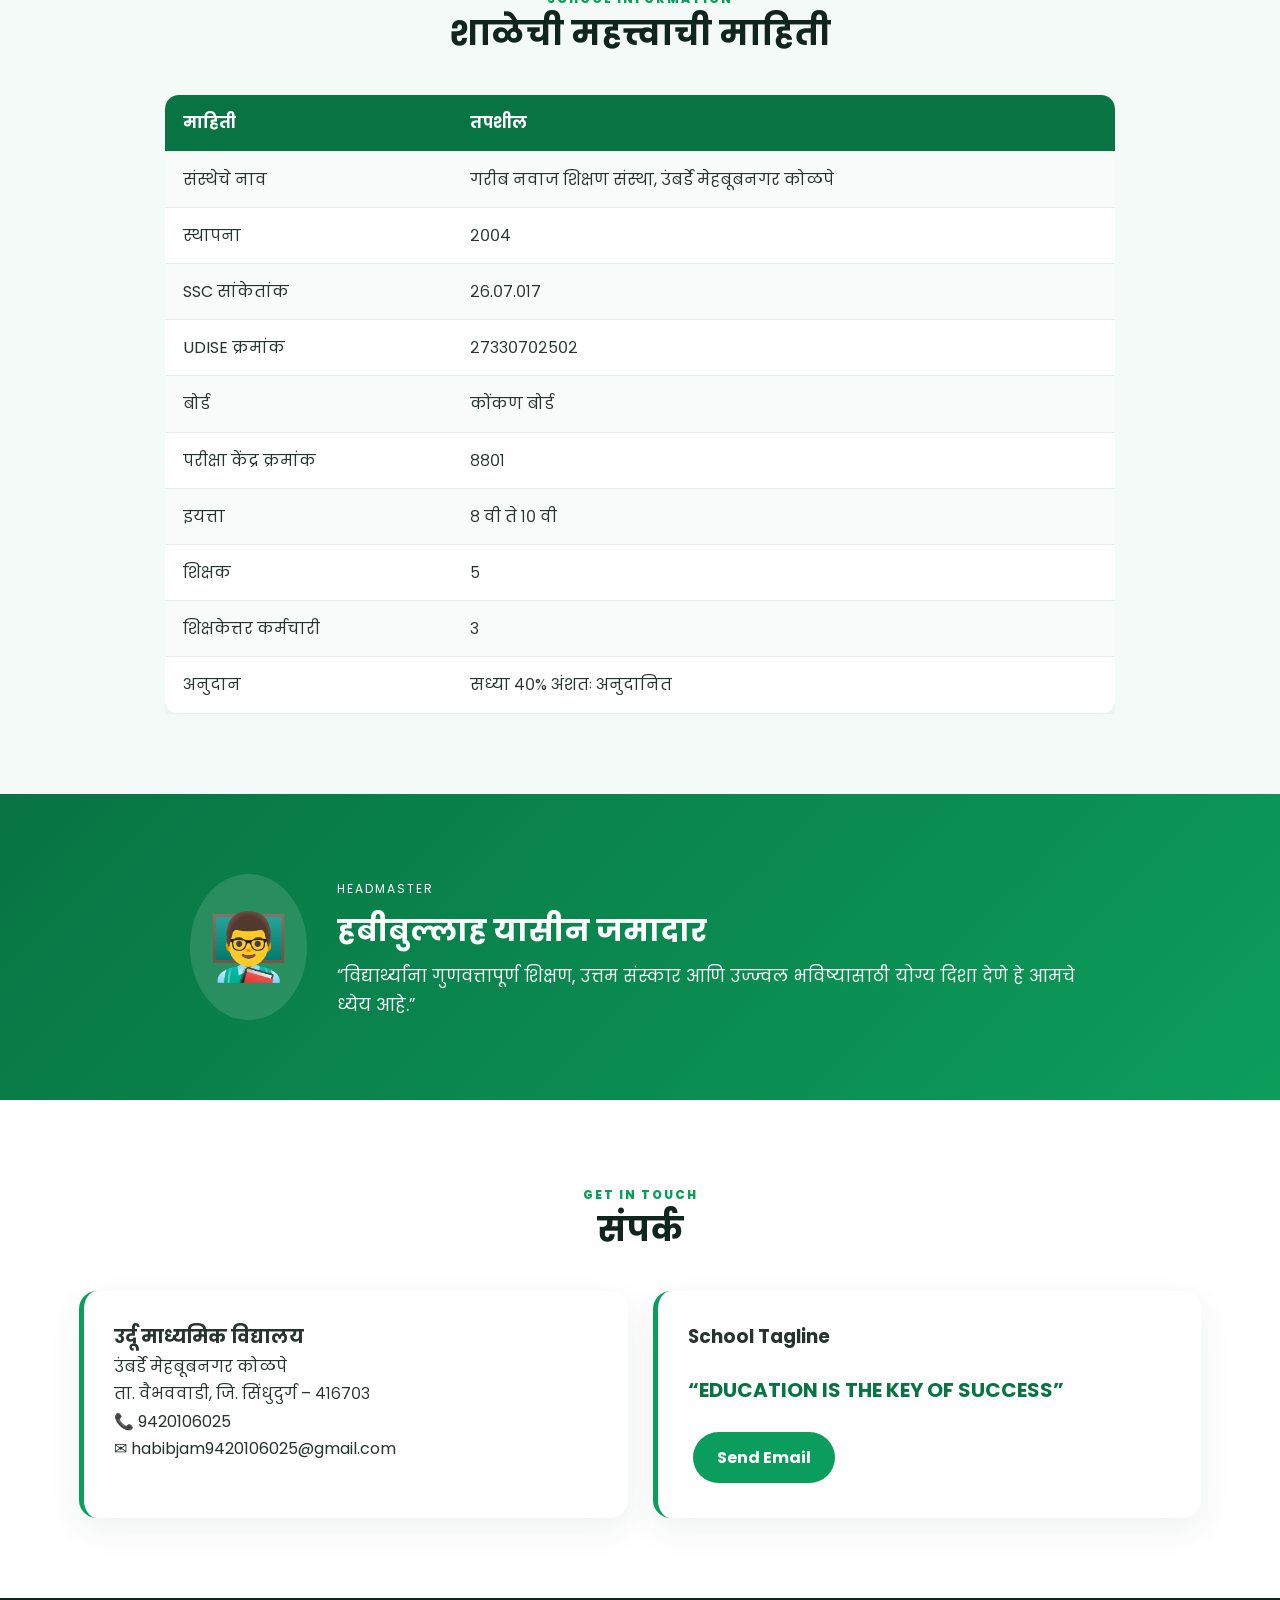
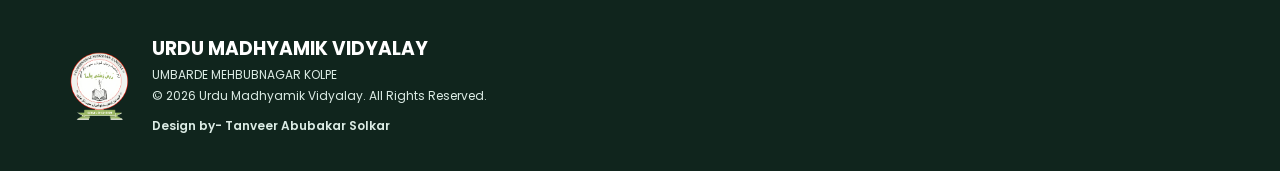
==== commit 37152ef3: "Update index.html" ====
--- a/index.html
+++ b/index.html
@@ -29,16 +29,10 @@
 <section id="information" class="section alt"><div class="section-heading"><span>SCHOOL INFORMATION</span><h2>शाळेची महत्त्वाची माहिती</h2></div><div class="table-wrap"><table><tr><th>माहिती</th><th>तपशील</th></tr><tr><td>संस्थेचे नाव</td><td>गरीब नवाज शिक्षण संस्था, उंबर्डे मेहबूबनगर कोळपे</td></tr><tr><td>स्थापना</td><td>२००४</td></tr><tr><td>SSC सांकेतांक</td><td>२६.०७.०१७</td></tr><tr><td>UDISE क्रमांक</td><td>२७३३०७०२५०२</td></tr><tr><td>बोर्ड</td><td>कोंकण बोर्ड</td></tr><tr><td>परीक्षा केंद्र क्रमांक</td><td>८८०१</td></tr><tr><td>इयत्ता</td><td>८ वी ते १० वी</td></tr><tr><td>शिक्षक</td><td>५</td></tr><tr><td>शिक्षकेत्तर कर्मचारी</td><td>३</td></tr><tr><td>अनुदान</td><td>सध्या ४०% अंशतः अनुदानित</td></tr></table></div></section>
 <section class="principal section"><div class="principal-box"><div class="principal-avatar">👨‍🏫</div><div><span>HEADMASTER</span><h2>हबीबुल्लाह यासीन जमादार</h2><p>“विद्यार्थ्यांना गुणवत्तापूर्ण शिक्षण, उत्तम संस्कार आणि उज्ज्वल भविष्यासाठी योग्य दिशा देणे हे आमचे ध्येय आहे.”</p></div></div></section>
 <section id="contact" class="section contact"><div class="section-heading"><span>GET IN TOUCH</span><h2>संपर्क</h2></div><div class="contact-grid"><div class="contact-card"><h3>उर्दू माध्यमिक विद्यालय</h3><p>उंबर्डे मेहबूबनगर कोळपे<br>ता. वैभववाडी, जि. सिंधुदुर्ग – ४१६७०३</p><p>📞 <a href="tel:+919420106025">9420106025</a></p><p>✉ <a href="mailto:habibjam9420106025@gmail.com">habibjam9420106025@gmail.com</a></p></div><div class="contact-card"><h3>School Tagline</h3><p class="quote">“EDUCATION IS THE KEY OF SUCCESS”</p><a class="btn primary" href="mailto:habibjam9420106025@gmail.com">Send Email</a></div></div></section>
-<section class="visitor-section" style="text-align:center;padding:28px 20px;background:#f5f8f6;">
-  <h2 style="margin:0 0 10px;color:#087443;">Website Visitors</h2>
-  <p style="margin:0 0 15px;font-size:18px;">या वेबसाईटला भेट देणाऱ्यांची संख्या</p>
 
-  <div style="display:inline-block;padding:12px 25px;background:white;border-radius:12px;box-shadow:0 3px 12px rgba(0,0,0,.12);">
-    <span style="font-size:16px;">👁️ Visitors</span>
-    <strong id="visitor-count" style="display:block;font-size:30px;color:#087443;">0</strong>
-  </div>
-</section>
 <footer><img src="logo.png" alt="Logo"><div><h3>URDU MADHYAMIK VIDYALAY</h3><p>UMBARDE MEHBUBNAGAR KOLPE</p><p>© <span id="year"></span> Urdu Madhyamik Vidyalay. All Rights Reserved.</p><p style="margin-top:10px;font-weight:600;">Design by- Tanveer Abubakar Solkar</p></div></footer>
 <a class="whatsapp" href="https://wa.me/919420106025" target="_blank" rel="noopener" aria-label="WhatsApp">☏</a><button class="top" aria-label="Back to top">↑</button><script src="script.js"></script>
+
+      
 </body>
 </html>
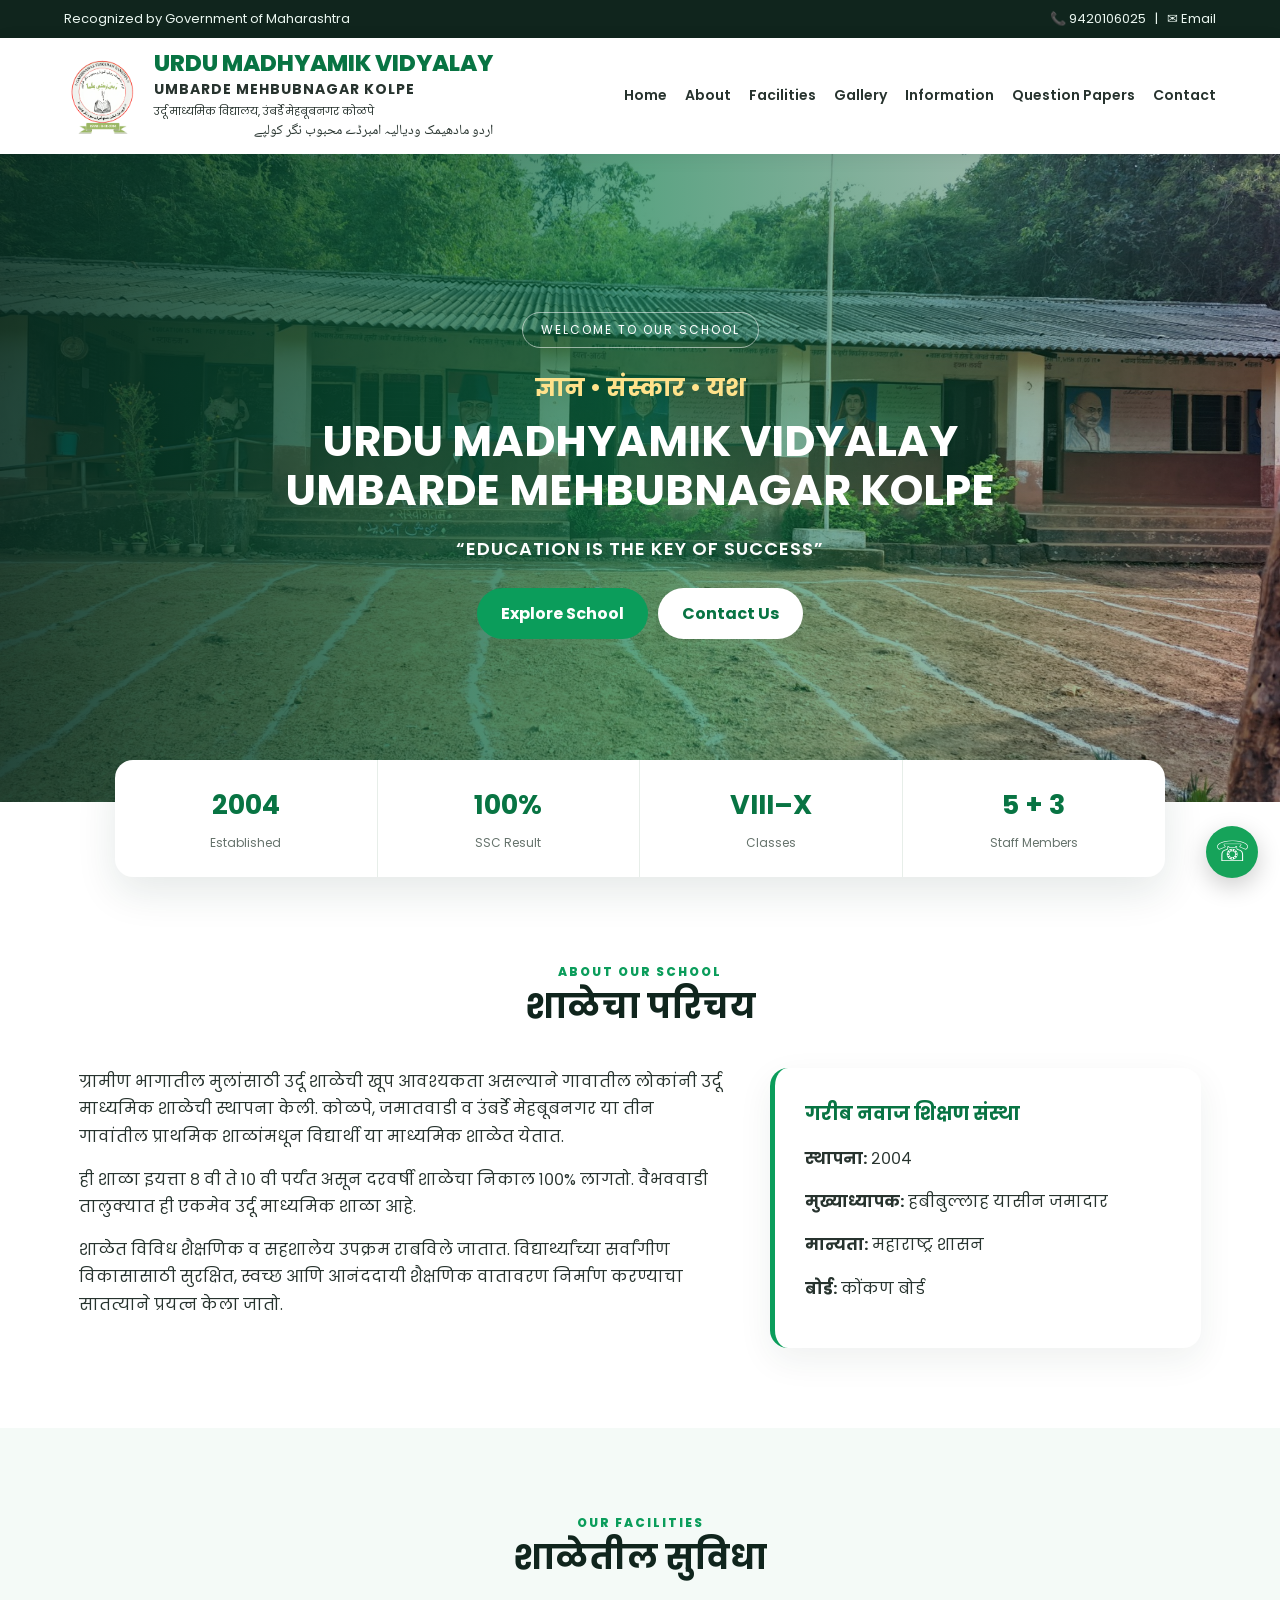
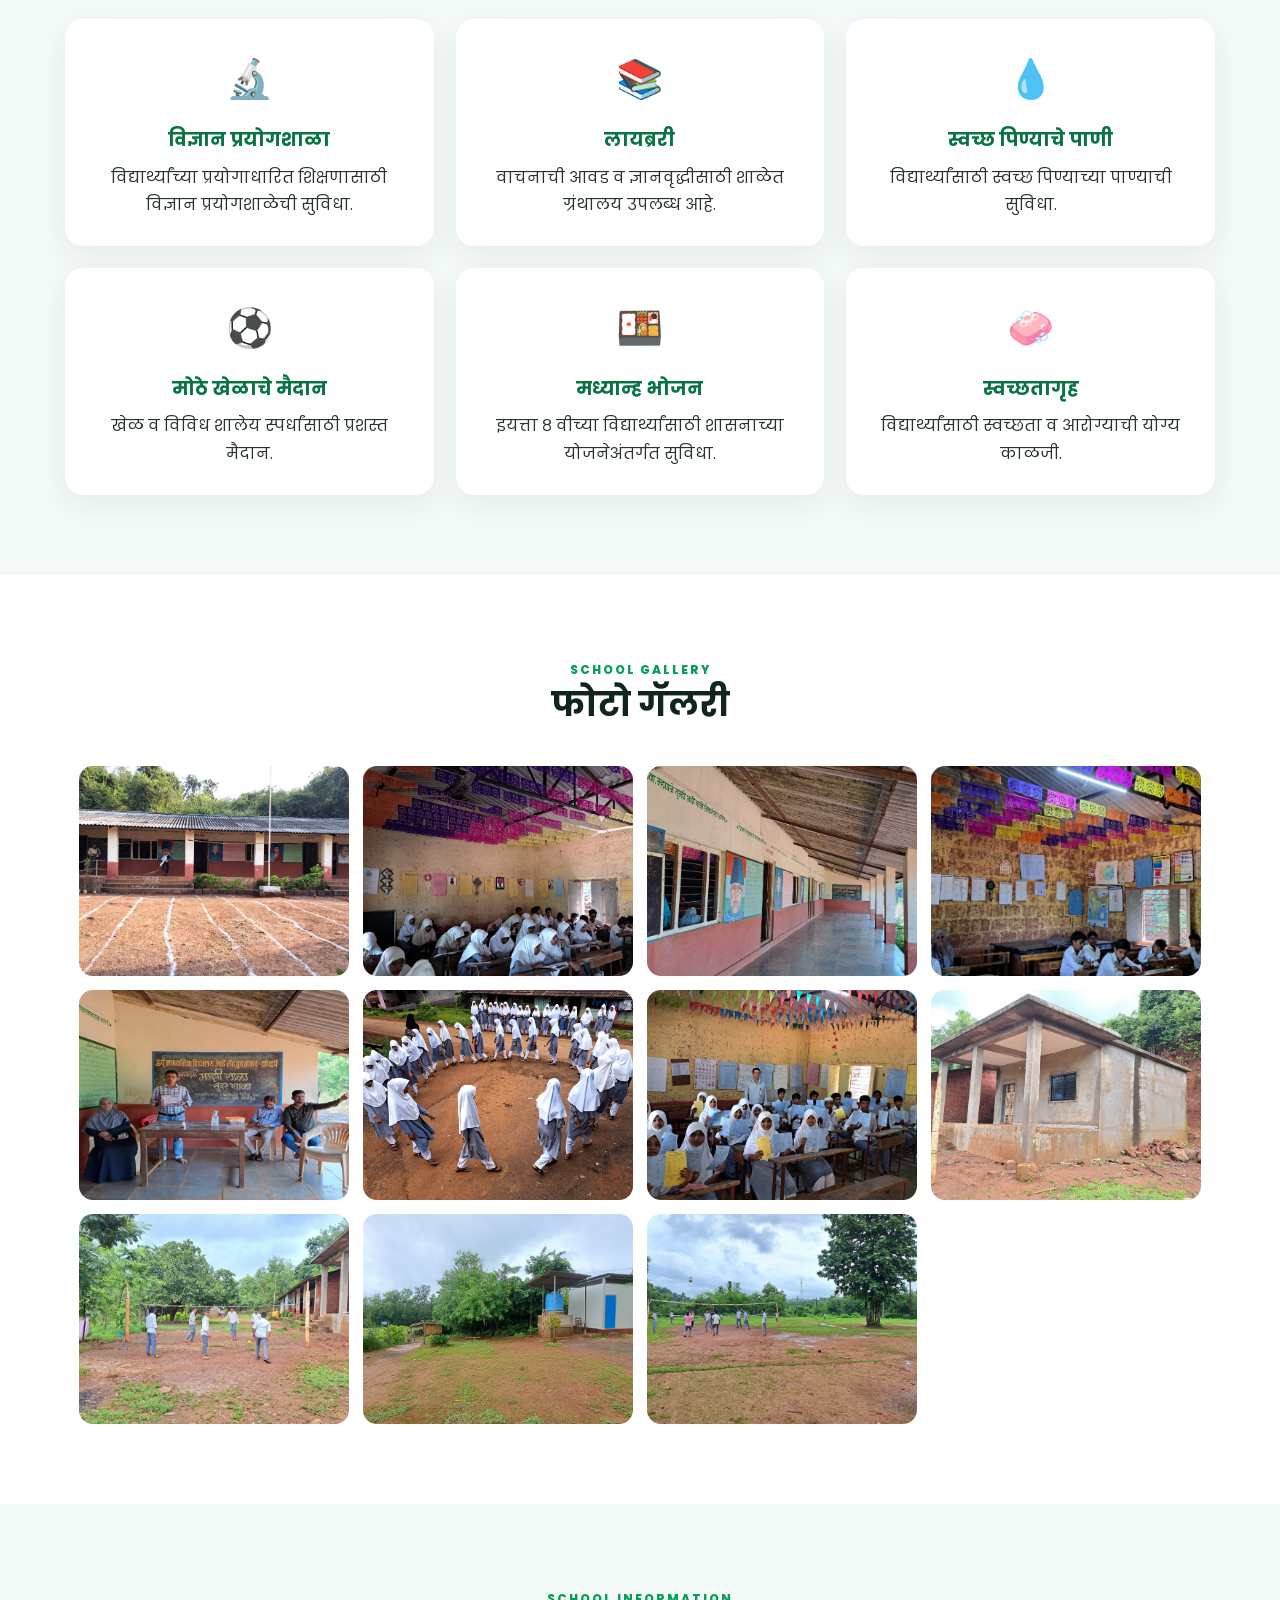
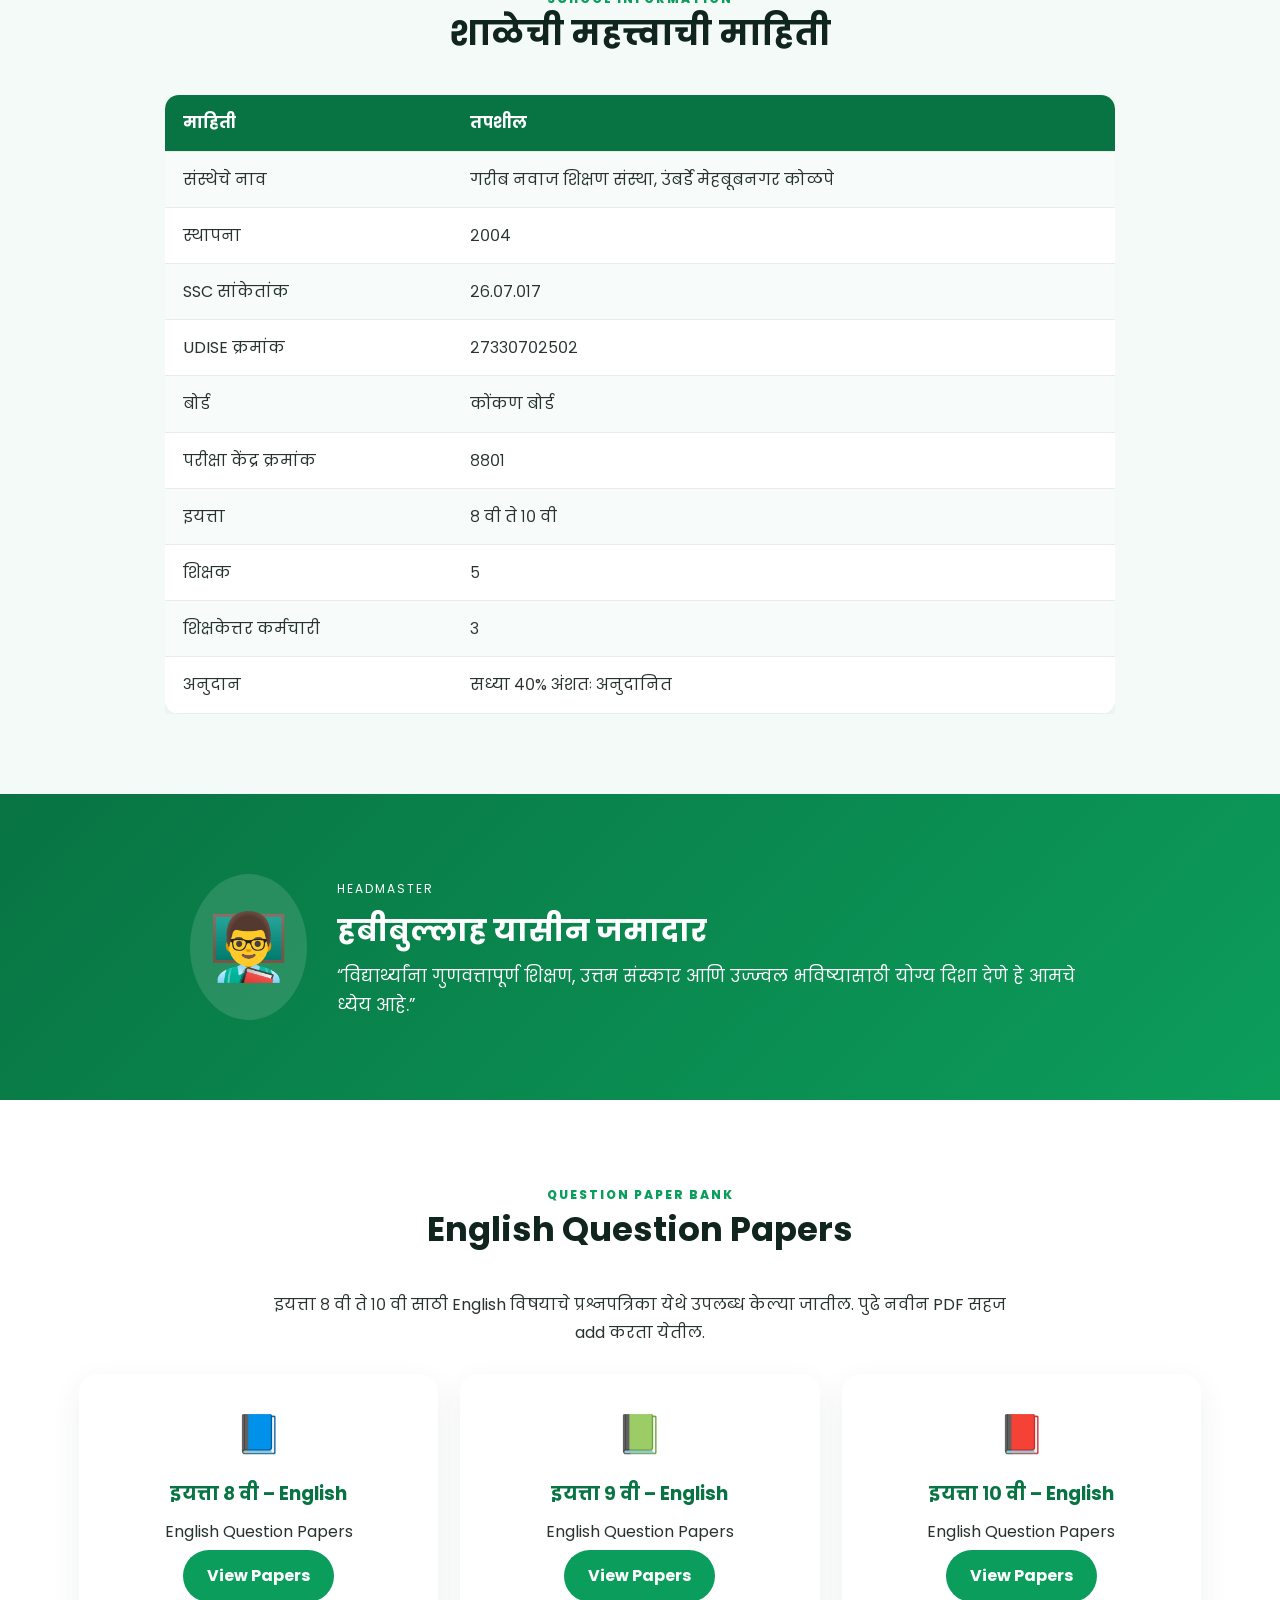
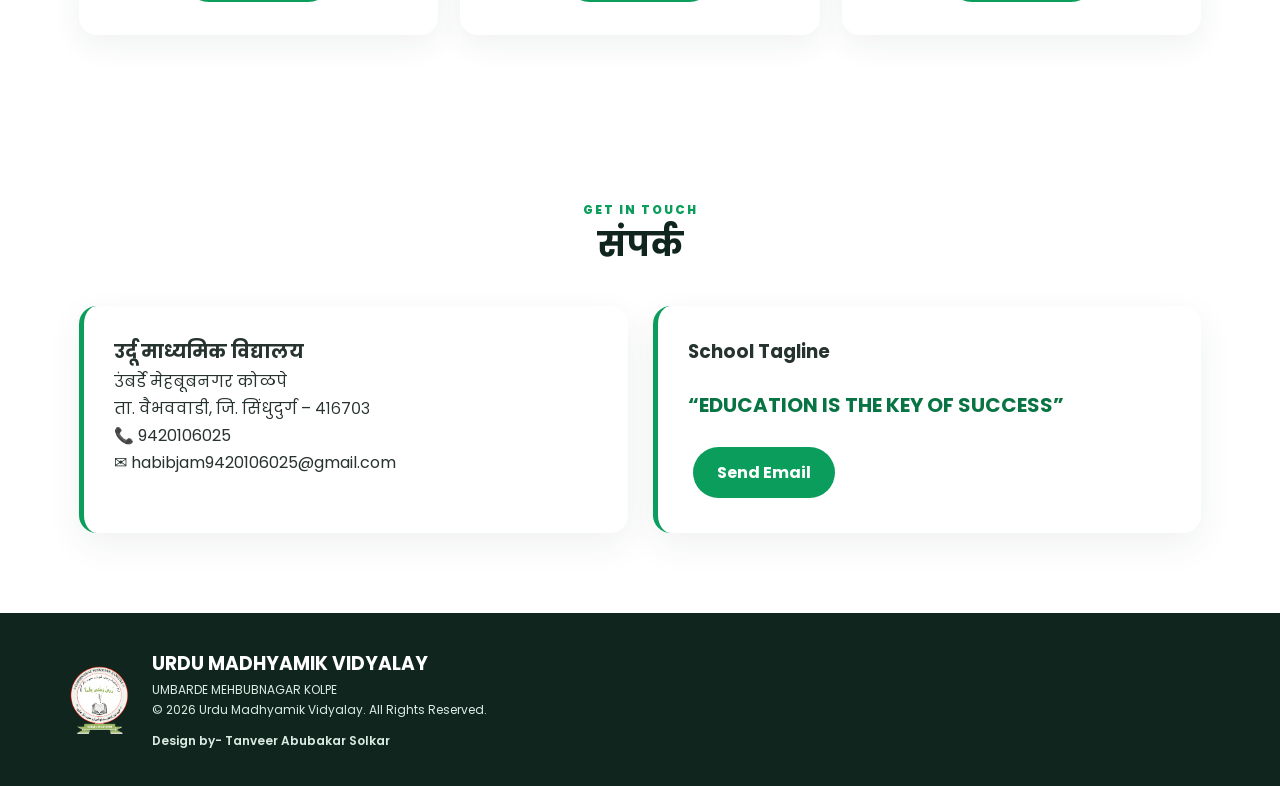
==== commit d12c8a55: "Add English question paper bank for classes 8 to 10" ====
--- a/index.html
+++ b/index.html
@@ -18,7 +18,7 @@
 <header class="header">
   <div class="brand"><img src="logo.png" alt="School Logo" class="logo"><div><h1>URDU MADHYAMIK VIDYALAY</h1><h2>UMBARDE MEHBUBNAGAR KOLPE</h2><p class="marathi">उर्दू माध्यमिक विद्यालय, उंबर्डे मेहबूबनगर कोळपे</p><p class="urdu" dir="rtl">اردو مادھیمک ودیالیہ امبرڈے محبوب نگر کولپے</p></div></div>
   <button class="menu-btn" aria-label="Open menu">☰</button>
-  <nav class="nav"><a href="#home">Home</a><a href="#about">About</a><a href="#facilities">Facilities</a><a href="#gallery">Gallery</a><a href="#information">Information</a><a href="#contact">Contact</a></nav>
+  <nav class="nav"><a href="#home">Home</a><a href="#about">About</a><a href="#facilities">Facilities</a><a href="#gallery">Gallery</a><a href="#information">Information</a><a href="#question-papers">Question Papers</a><a href="#contact">Contact</a></nav>
 </header>
 <main>
 <section id="home" class="hero"><img src="school-building.jpg" alt="School building" class="hero-bg"><div class="hero-overlay"></div><div class="hero-content"><span class="badge">WELCOME TO OUR SCHOOL</span><h2>ज्ञान • संस्कार • यश</h2><h3>URDU MADHYAMIK VIDYALAY<br>UMBARDE MEHBUBNAGAR KOLPE</h3><p class="hero-tag">“EDUCATION IS THE KEY OF SUCCESS”</p><div class="hero-buttons"><a href="#about" class="btn primary">Explore School</a><a href="#contact" class="btn light">Contact Us</a></div></div></section>
@@ -28,11 +28,9 @@
 <section id="gallery" class="section"><div class="section-heading"><span>SCHOOL GALLERY</span><h2>फोटो गॅलरी</h2></div><div class="gallery"><img src="school-building.jpg" alt="School building"><img src="school-activity-1.jpg" alt="School activity"><img src="school-activity-2.jpg" alt="School activity"><img src="school-activity-3.jpg" alt="School activity"><img src="school-activity-4.jpg" alt="School activity"><img src="school-activity-5.jpg" alt="School activity"><img src="school-activity-6.jpg" alt="School activity"><img src="science-lab.jpg" alt="Science laboratory"><img src="activity-7.jpg" alt="School activity"><img src="activity-8.jpg" alt="School activity"><img src="activity-9.jpg" alt="School activity"></div></section>
 <section id="information" class="section alt"><div class="section-heading"><span>SCHOOL INFORMATION</span><h2>शाळेची महत्त्वाची माहिती</h2></div><div class="table-wrap"><table><tr><th>माहिती</th><th>तपशील</th></tr><tr><td>संस्थेचे नाव</td><td>गरीब नवाज शिक्षण संस्था, उंबर्डे मेहबूबनगर कोळपे</td></tr><tr><td>स्थापना</td><td>२००४</td></tr><tr><td>SSC सांकेतांक</td><td>२६.०७.०१७</td></tr><tr><td>UDISE क्रमांक</td><td>२७३३०७०२५०२</td></tr><tr><td>बोर्ड</td><td>कोंकण बोर्ड</td></tr><tr><td>परीक्षा केंद्र क्रमांक</td><td>८८०१</td></tr><tr><td>इयत्ता</td><td>८ वी ते १० वी</td></tr><tr><td>शिक्षक</td><td>५</td></tr><tr><td>शिक्षकेत्तर कर्मचारी</td><td>३</td></tr><tr><td>अनुदान</td><td>सध्या ४०% अंशतः अनुदानित</td></tr></table></div></section>
 <section class="principal section"><div class="principal-box"><div class="principal-avatar">👨‍🏫</div><div><span>HEADMASTER</span><h2>हबीबुल्लाह यासीन जमादार</h2><p>“विद्यार्थ्यांना गुणवत्तापूर्ण शिक्षण, उत्तम संस्कार आणि उज्ज्वल भविष्यासाठी योग्य दिशा देणे हे आमचे ध्येय आहे.”</p></div></div></section>
+<section id="question-papers" class="section"><div class="section-heading"><span>QUESTION PAPER BANK</span><h2>English Question Papers</h2></div><p style="text-align:center;max-width:760px;margin:0 auto 28px;font-size:16px;">इयत्ता ८ वी ते १० वी साठी English विषयाचे प्रश्नपत्रिका येथे उपलब्ध केल्या जातील. पुढे नवीन PDF सहज add करता येतील.</p><div class="cards"><article class="card"><div class="icon">📘</div><h3>इयत्ता ८ वी – English</h3><p>English Question Papers</p><a class="btn primary" href="question-papers/class-8-english.html">View Papers</a></article><article class="card"><div class="icon">📗</div><h3>इयत्ता ९ वी – English</h3><p>English Question Papers</p><a class="btn primary" href="question-papers/class-9-english.html">View Papers</a></article><article class="card"><div class="icon">📕</div><h3>इयत्ता १० वी – English</h3><p>English Question Papers</p><a class="btn primary" href="question-papers/class-10-english.html">View Papers</a></article></div></section>
 <section id="contact" class="section contact"><div class="section-heading"><span>GET IN TOUCH</span><h2>संपर्क</h2></div><div class="contact-grid"><div class="contact-card"><h3>उर्दू माध्यमिक विद्यालय</h3><p>उंबर्डे मेहबूबनगर कोळपे<br>ता. वैभववाडी, जि. सिंधुदुर्ग – ४१६७०३</p><p>📞 <a href="tel:+919420106025">9420106025</a></p><p>✉ <a href="mailto:habibjam9420106025@gmail.com">habibjam9420106025@gmail.com</a></p></div><div class="contact-card"><h3>School Tagline</h3><p class="quote">“EDUCATION IS THE KEY OF SUCCESS”</p><a class="btn primary" href="mailto:habibjam9420106025@gmail.com">Send Email</a></div></div></section>
-
 <footer><img src="logo.png" alt="Logo"><div><h3>URDU MADHYAMIK VIDYALAY</h3><p>UMBARDE MEHBUBNAGAR KOLPE</p><p>© <span id="year"></span> Urdu Madhyamik Vidyalay. All Rights Reserved.</p><p style="margin-top:10px;font-weight:600;">Design by- Tanveer Abubakar Solkar</p></div></footer>
 <a class="whatsapp" href="https://wa.me/919420106025" target="_blank" rel="noopener" aria-label="WhatsApp">☏</a><button class="top" aria-label="Back to top">↑</button><script src="script.js"></script>
-
-      
 </body>
 </html>
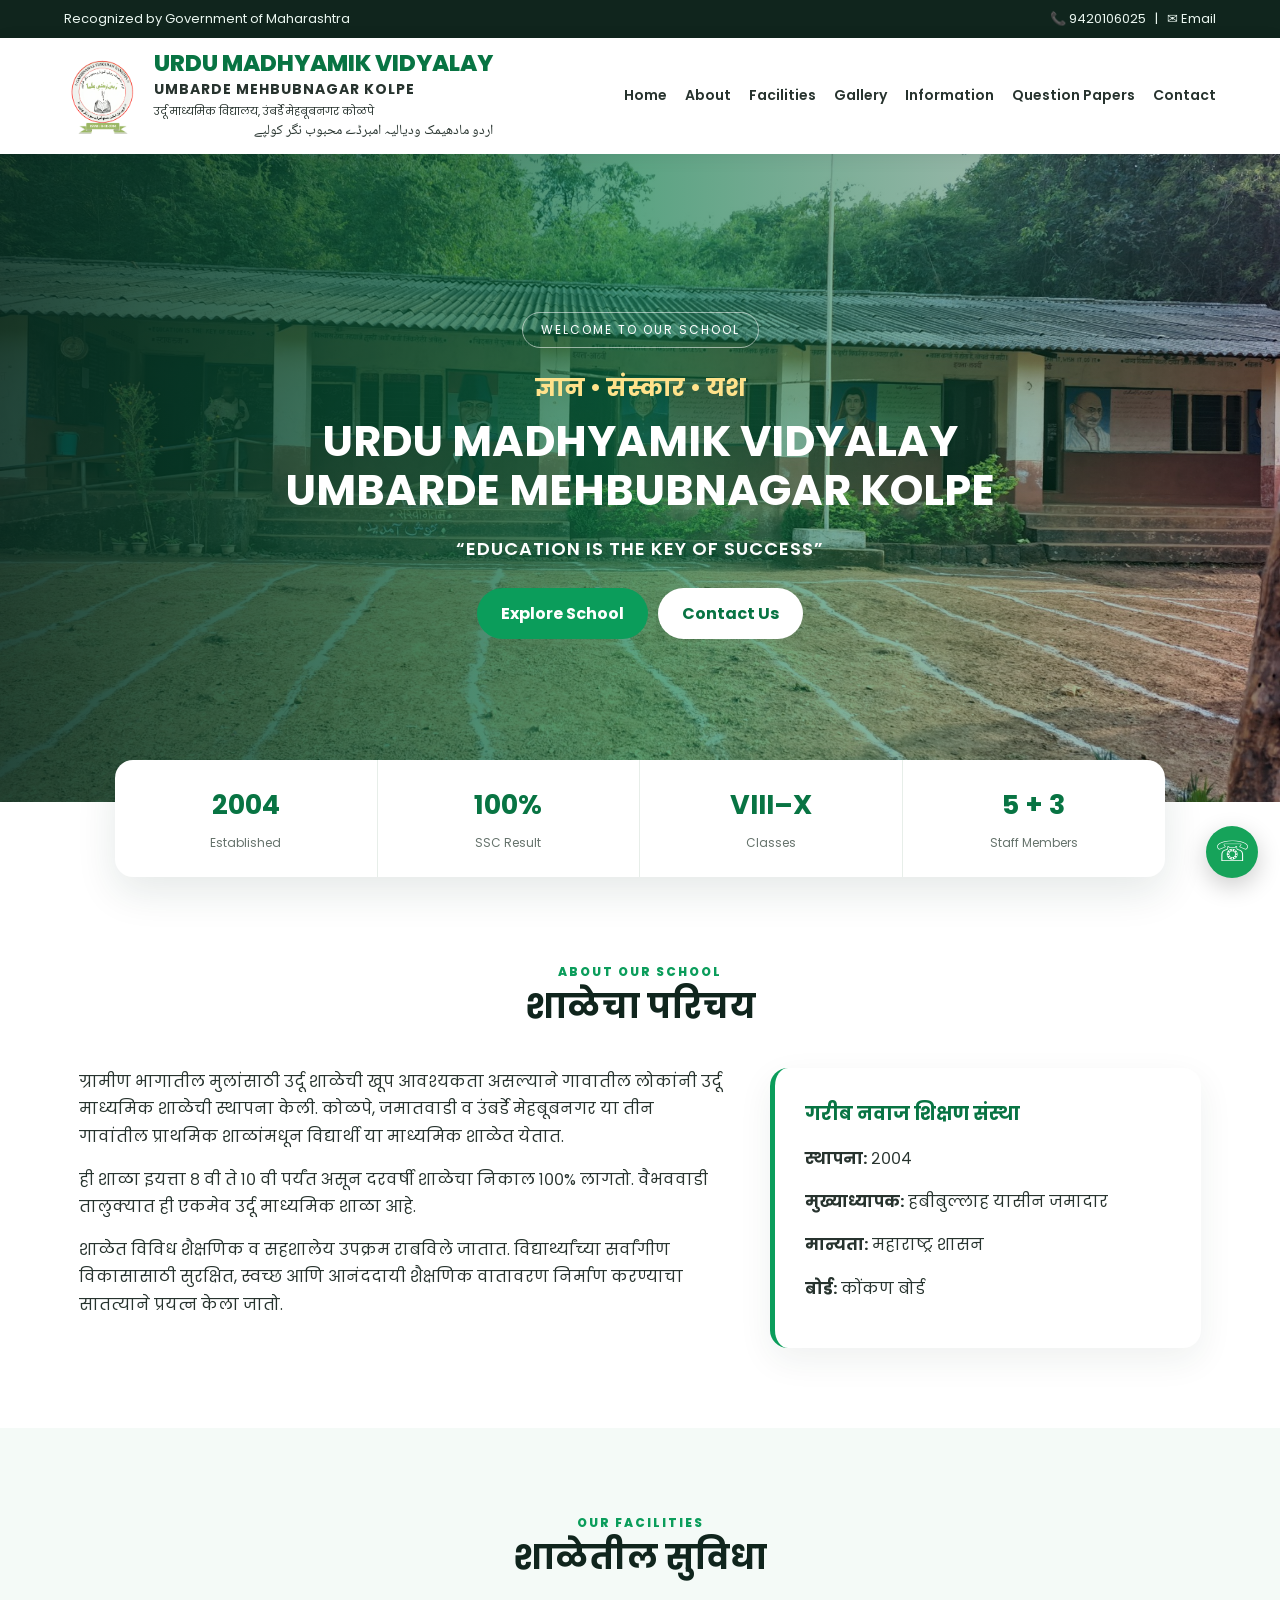
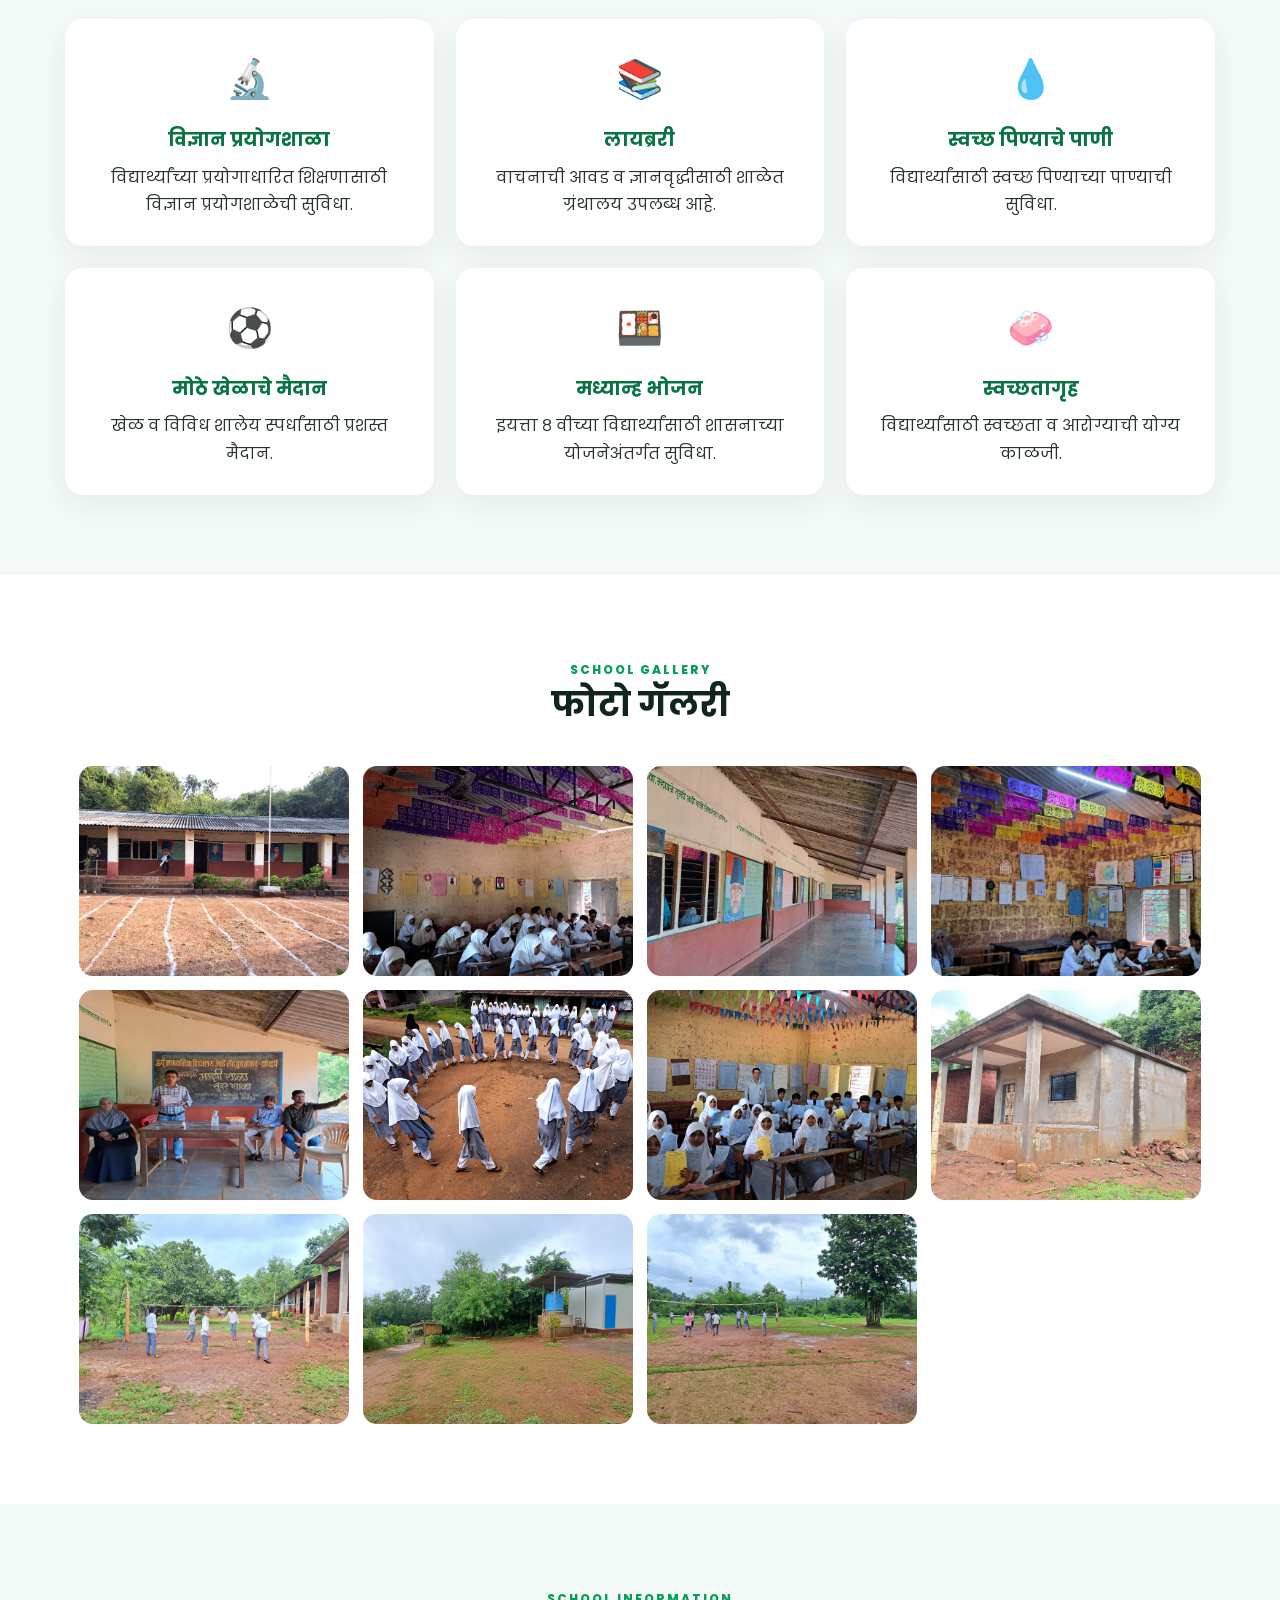
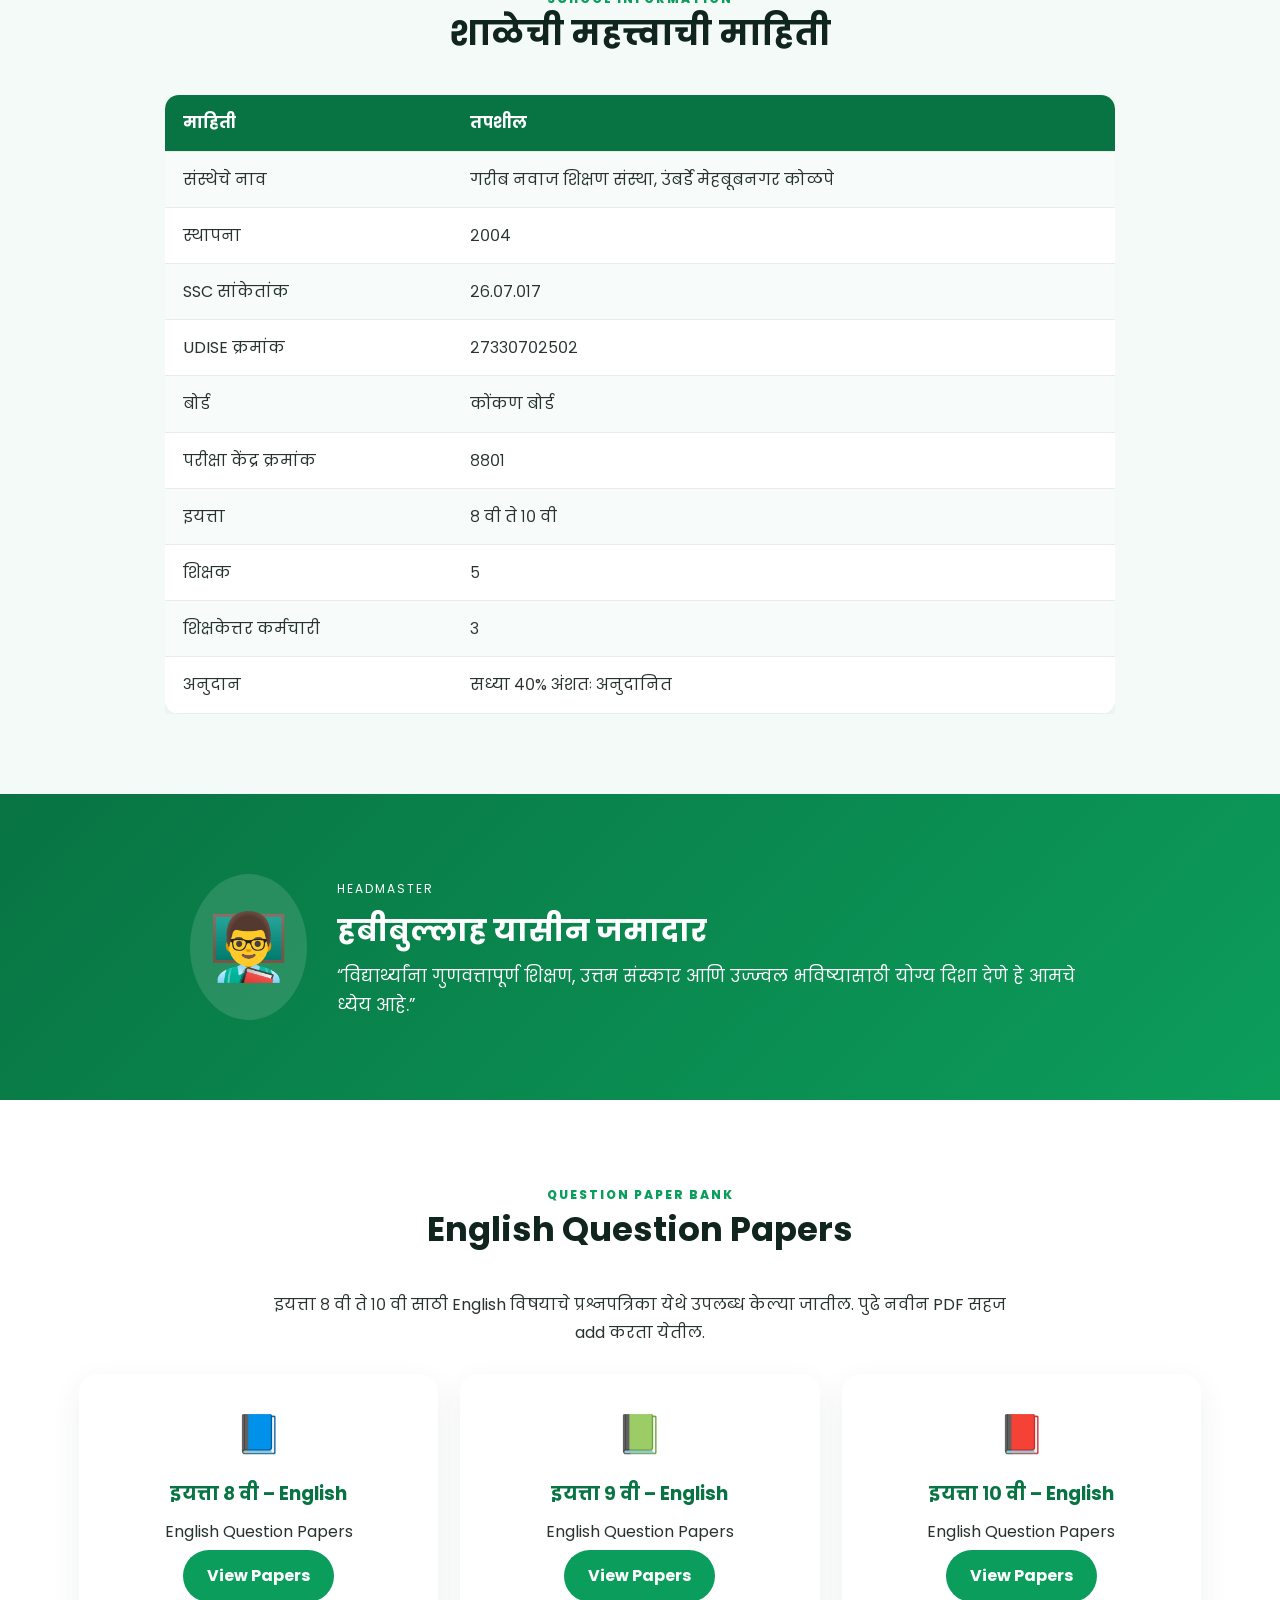
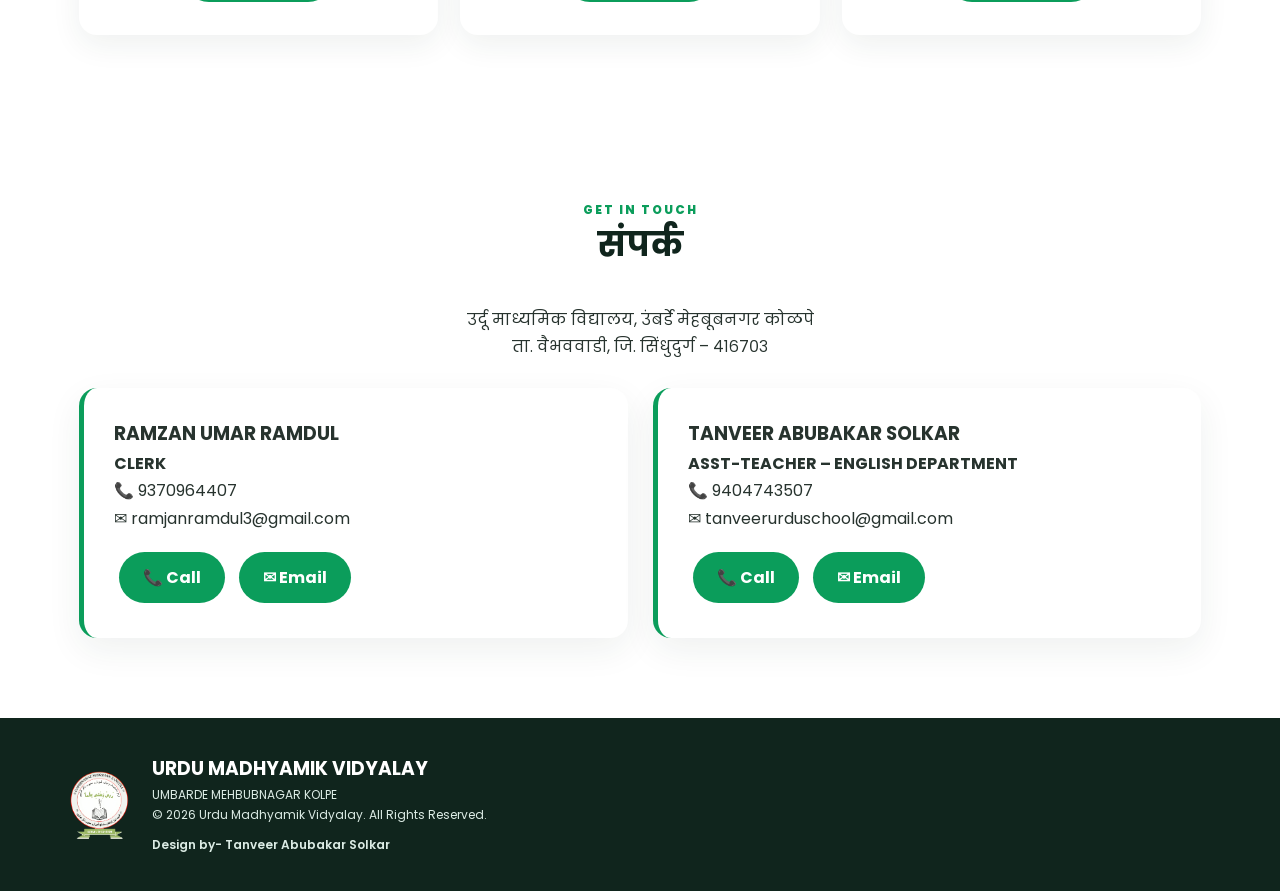
==== commit 6721da44: "Add two staff contacts to Contact section" ====
--- a/index.html
+++ b/index.html
@@ -29,7 +29,7 @@
 <section id="information" class="section alt"><div class="section-heading"><span>SCHOOL INFORMATION</span><h2>शाळेची महत्त्वाची माहिती</h2></div><div class="table-wrap"><table><tr><th>माहिती</th><th>तपशील</th></tr><tr><td>संस्थेचे नाव</td><td>गरीब नवाज शिक्षण संस्था, उंबर्डे मेहबूबनगर कोळपे</td></tr><tr><td>स्थापना</td><td>२००४</td></tr><tr><td>SSC सांकेतांक</td><td>२६.०७.०१७</td></tr><tr><td>UDISE क्रमांक</td><td>२७३३०७०२५०२</td></tr><tr><td>बोर्ड</td><td>कोंकण बोर्ड</td></tr><tr><td>परीक्षा केंद्र क्रमांक</td><td>८८०१</td></tr><tr><td>इयत्ता</td><td>८ वी ते १० वी</td></tr><tr><td>शिक्षक</td><td>५</td></tr><tr><td>शिक्षकेत्तर कर्मचारी</td><td>३</td></tr><tr><td>अनुदान</td><td>सध्या ४०% अंशतः अनुदानित</td></tr></table></div></section>
 <section class="principal section"><div class="principal-box"><div class="principal-avatar">👨‍🏫</div><div><span>HEADMASTER</span><h2>हबीबुल्लाह यासीन जमादार</h2><p>“विद्यार्थ्यांना गुणवत्तापूर्ण शिक्षण, उत्तम संस्कार आणि उज्ज्वल भविष्यासाठी योग्य दिशा देणे हे आमचे ध्येय आहे.”</p></div></div></section>
 <section id="question-papers" class="section"><div class="section-heading"><span>QUESTION PAPER BANK</span><h2>English Question Papers</h2></div><p style="text-align:center;max-width:760px;margin:0 auto 28px;font-size:16px;">इयत्ता ८ वी ते १० वी साठी English विषयाचे प्रश्नपत्रिका येथे उपलब्ध केल्या जातील. पुढे नवीन PDF सहज add करता येतील.</p><div class="cards"><article class="card"><div class="icon">📘</div><h3>इयत्ता ८ वी – English</h3><p>English Question Papers</p><a class="btn primary" href="question-papers/class-8-english.html">View Papers</a></article><article class="card"><div class="icon">📗</div><h3>इयत्ता ९ वी – English</h3><p>English Question Papers</p><a class="btn primary" href="question-papers/class-9-english.html">View Papers</a></article><article class="card"><div class="icon">📕</div><h3>इयत्ता १० वी – English</h3><p>English Question Papers</p><a class="btn primary" href="question-papers/class-10-english.html">View Papers</a></article></div></section>
-<section id="contact" class="section contact"><div class="section-heading"><span>GET IN TOUCH</span><h2>संपर्क</h2></div><div class="contact-grid"><div class="contact-card"><h3>उर्दू माध्यमिक विद्यालय</h3><p>उंबर्डे मेहबूबनगर कोळपे<br>ता. वैभववाडी, जि. सिंधुदुर्ग – ४१६७०३</p><p>📞 <a href="tel:+919420106025">9420106025</a></p><p>✉ <a href="mailto:habibjam9420106025@gmail.com">habibjam9420106025@gmail.com</a></p></div><div class="contact-card"><h3>School Tagline</h3><p class="quote">“EDUCATION IS THE KEY OF SUCCESS”</p><a class="btn primary" href="mailto:habibjam9420106025@gmail.com">Send Email</a></div></div></section>
+<section id="contact" class="section contact"><div class="section-heading"><span>GET IN TOUCH</span><h2>संपर्क</h2></div><p style="text-align:center;max-width:760px;margin:0 auto 28px;font-size:16px;">उर्दू माध्यमिक विद्यालय, उंबर्डे मेहबूबनगर कोळपे<br>ता. वैभववाडी, जि. सिंधुदुर्ग – ४१६७०३</p><div class="contact-grid"><div class="contact-card"><h3>RAMZAN UMAR RAMDUL</h3><p><b>CLERK</b></p><p>📞 <a href="tel:+919370964407">9370964407</a></p><p>✉ <a href="mailto:ramjanramdul3@gmail.com">ramjanramdul3@gmail.com</a></p><div style="margin-top:15px;"><a class="btn primary" href="tel:+919370964407">📞 Call</a> <a class="btn primary" href="mailto:ramjanramdul3@gmail.com">✉ Email</a></div></div><div class="contact-card"><h3>TANVEER ABUBAKAR SOLKAR</h3><p><b>ASST-TEACHER – ENGLISH DEPARTMENT</b></p><p>📞 <a href="tel:+919404743507">9404743507</a></p><p>✉ <a href="mailto:tanveerurduschool@gmail.com">tanveerurduschool@gmail.com</a></p><div style="margin-top:15px;"><a class="btn primary" href="tel:+919404743507">📞 Call</a> <a class="btn primary" href="mailto:tanveerurduschool@gmail.com">✉ Email</a></div></div></div></section>
 <footer><img src="logo.png" alt="Logo"><div><h3>URDU MADHYAMIK VIDYALAY</h3><p>UMBARDE MEHBUBNAGAR KOLPE</p><p>© <span id="year"></span> Urdu Madhyamik Vidyalay. All Rights Reserved.</p><p style="margin-top:10px;font-weight:600;">Design by- Tanveer Abubakar Solkar</p></div></footer>
 <a class="whatsapp" href="https://wa.me/919420106025" target="_blank" rel="noopener" aria-label="WhatsApp">☏</a><button class="top" aria-label="Back to top">↑</button><script src="script.js"></script>
 </body>
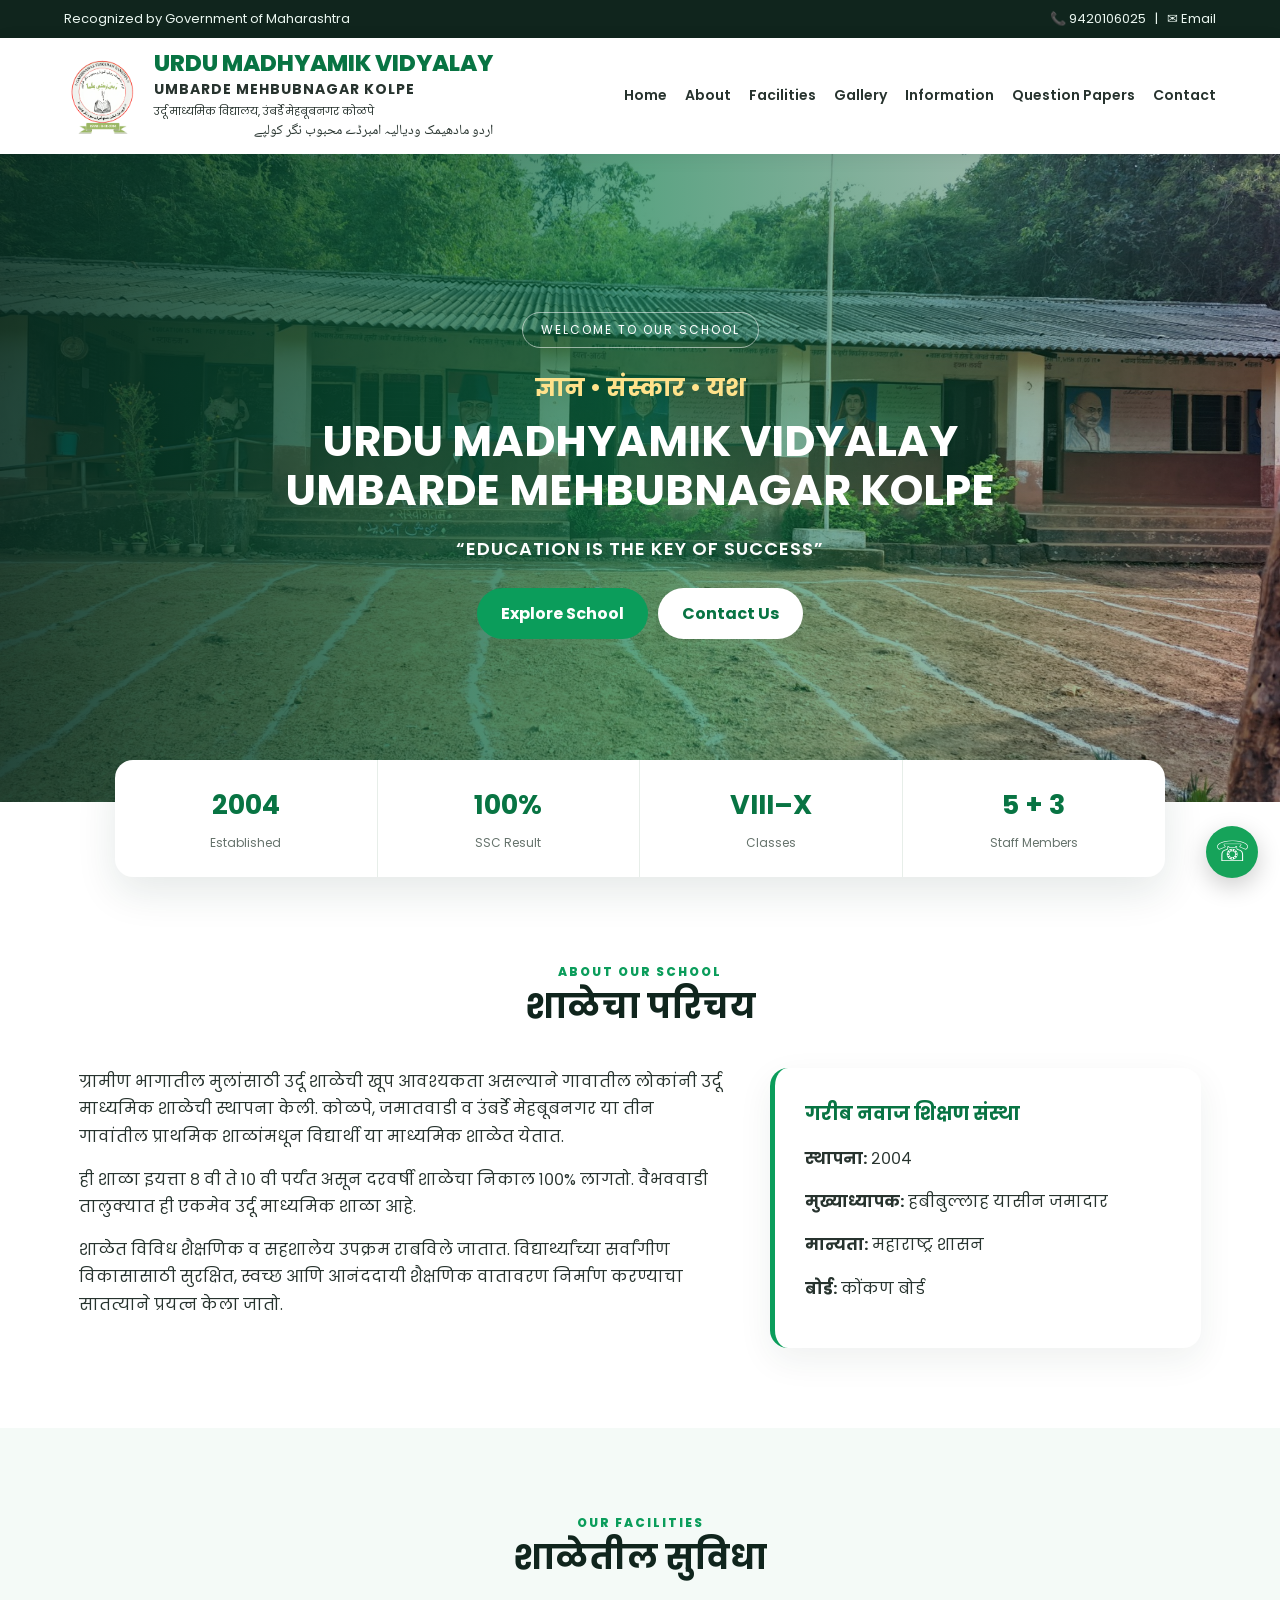
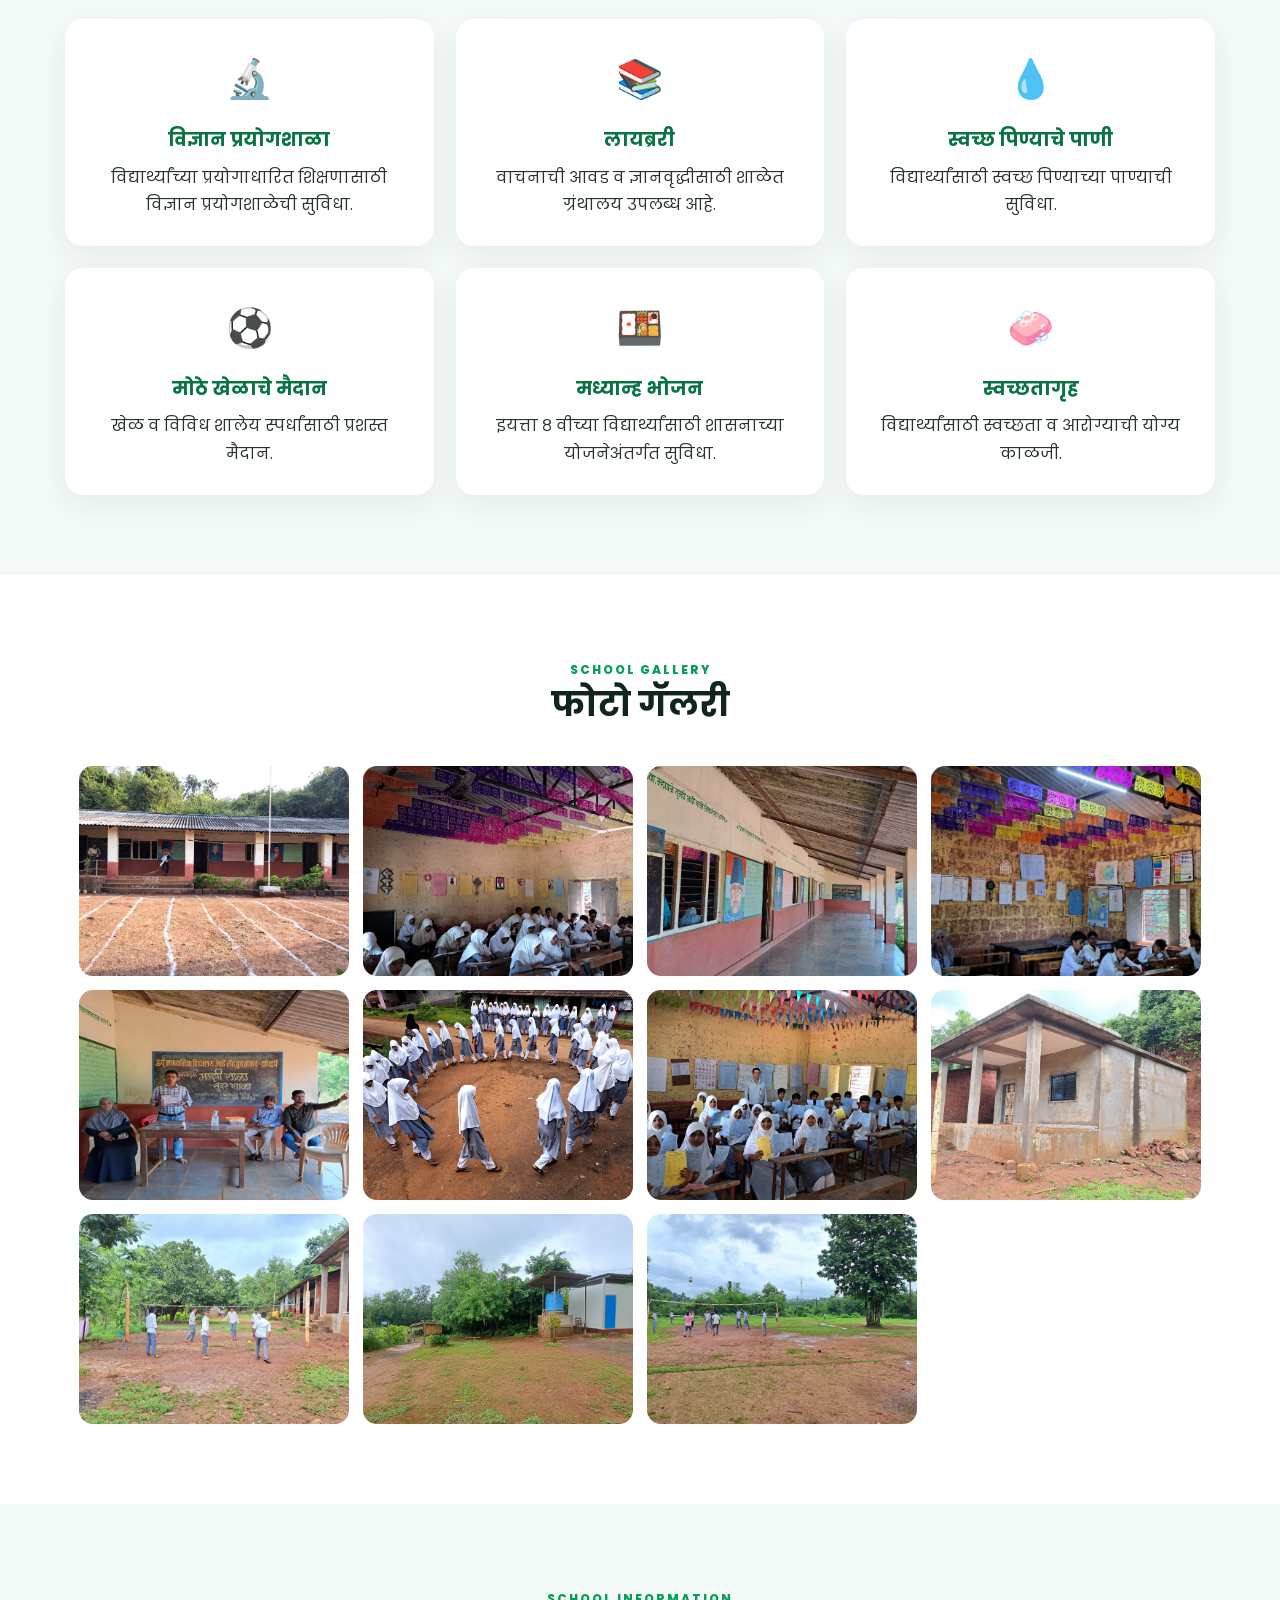
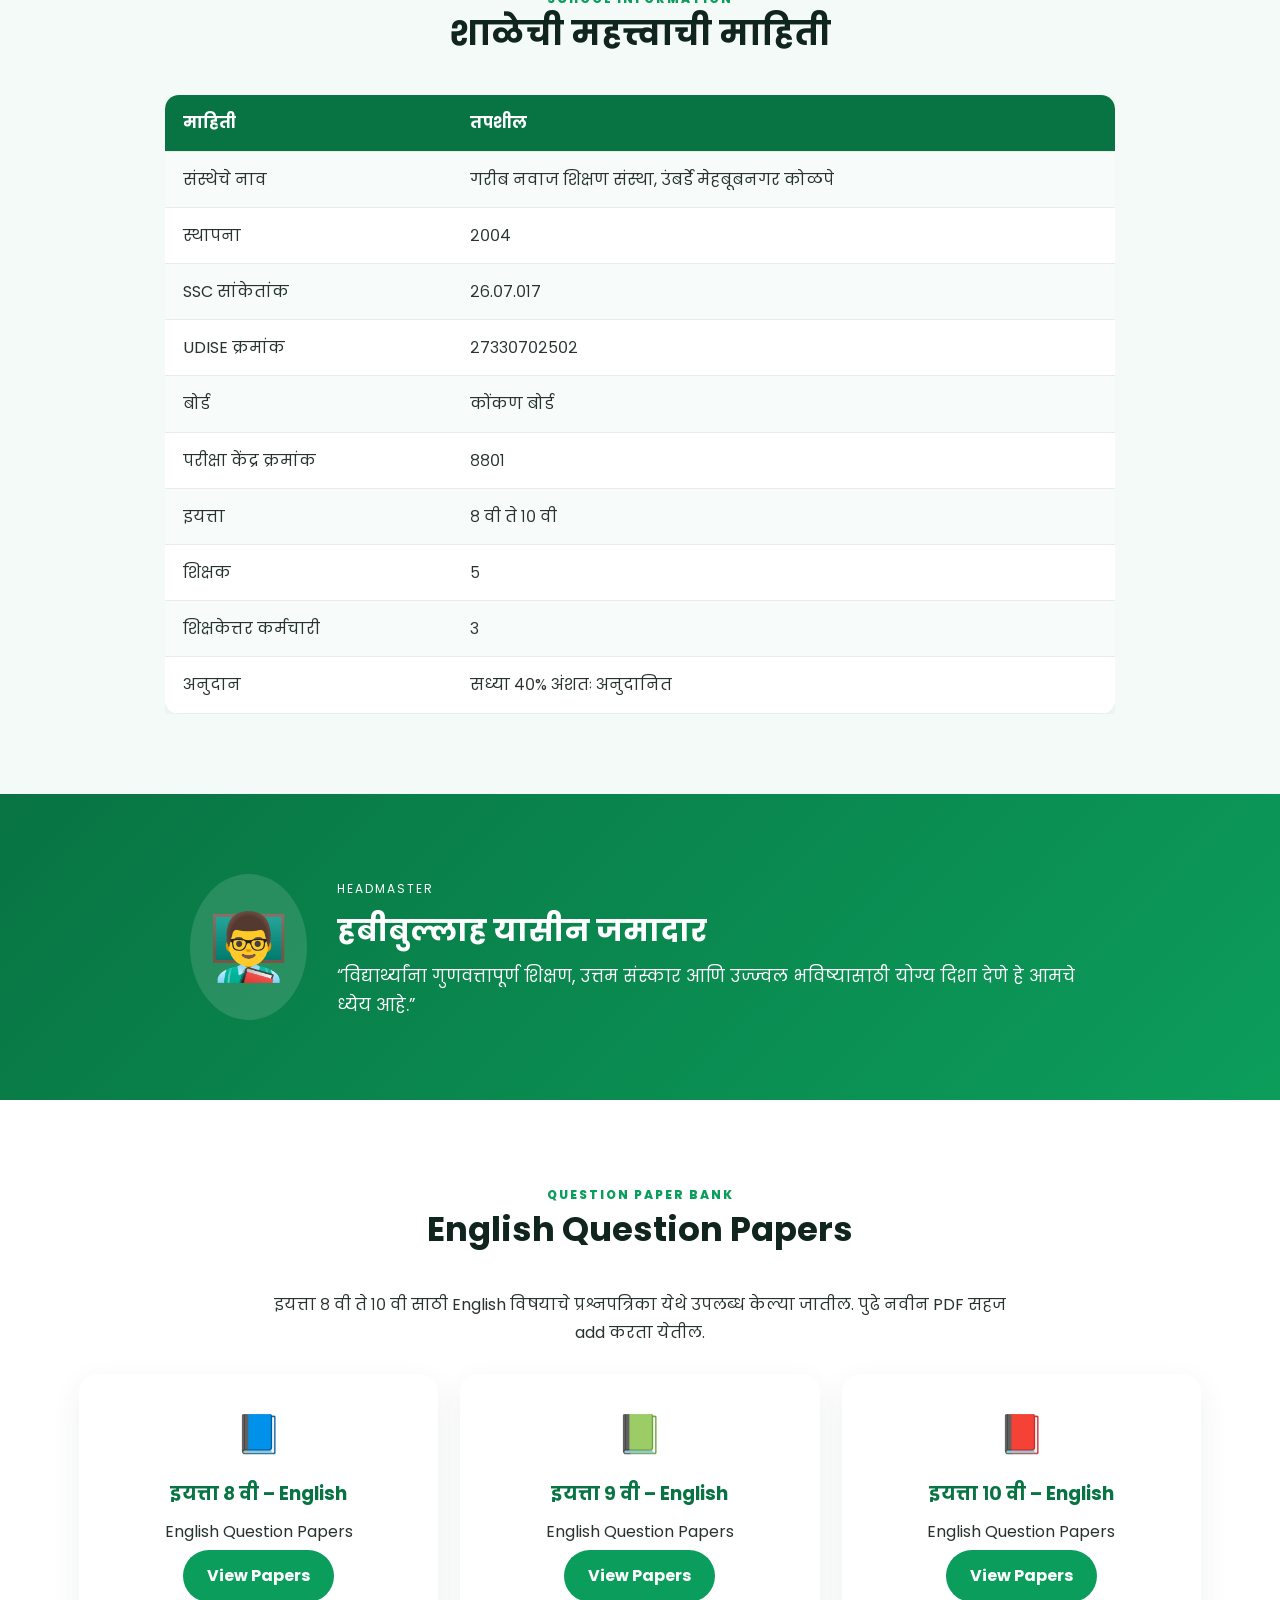
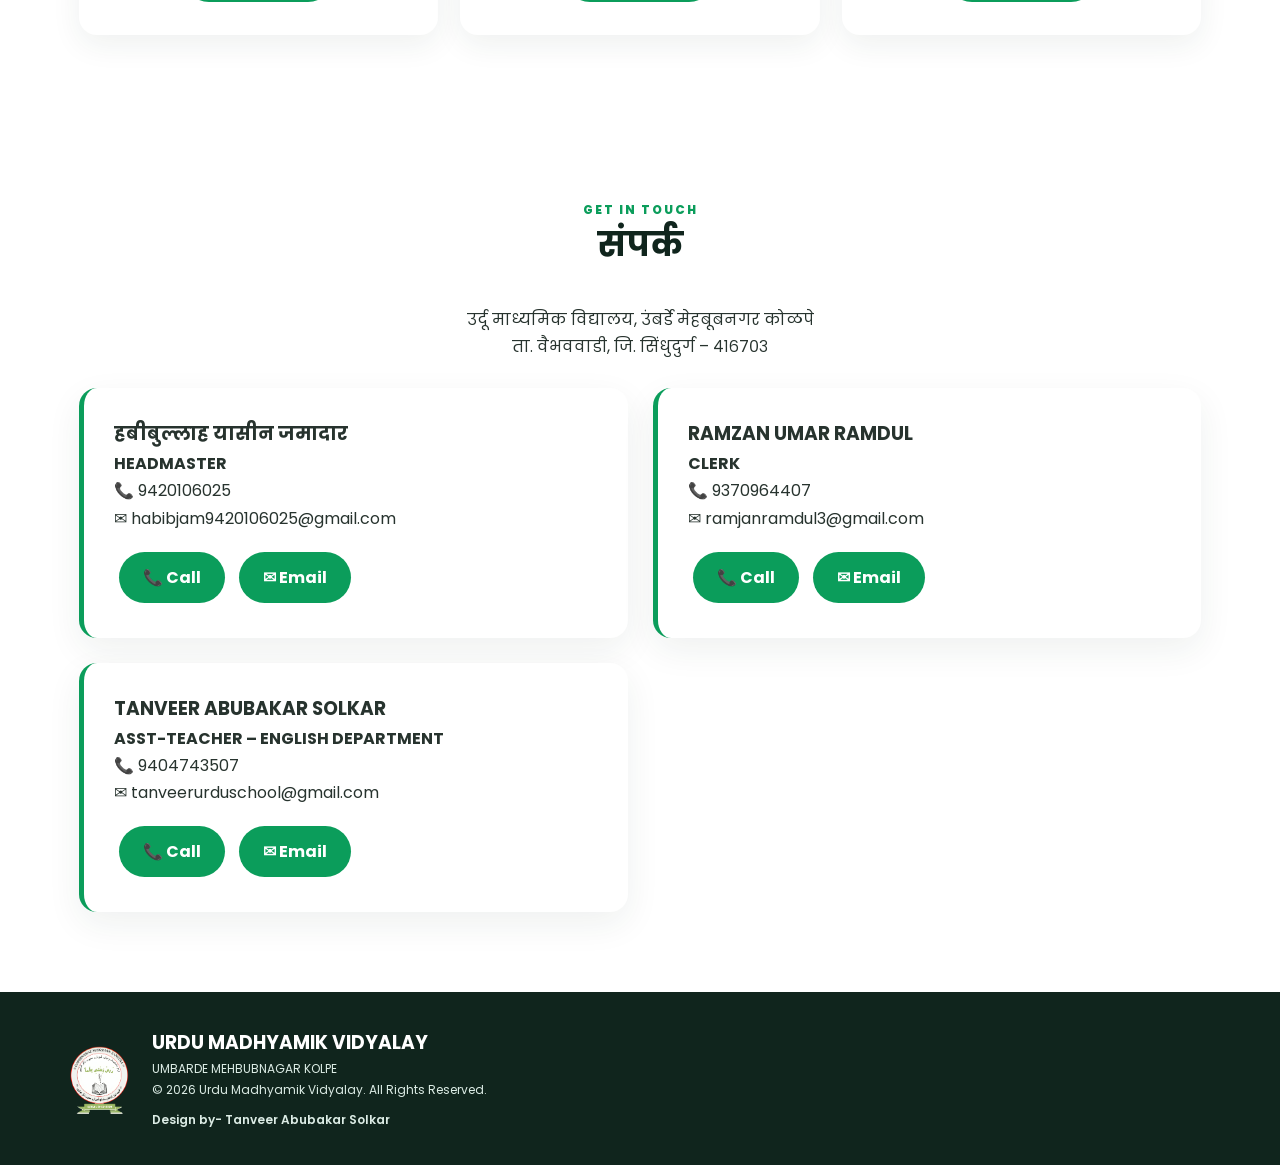
==== commit 001ed205: "Restore Headmaster contact and keep Clerk and English Teacher contacts" ====
--- a/index.html
+++ b/index.html
@@ -29,8 +29,8 @@
 <section id="information" class="section alt"><div class="section-heading"><span>SCHOOL INFORMATION</span><h2>शाळेची महत्त्वाची माहिती</h2></div><div class="table-wrap"><table><tr><th>माहिती</th><th>तपशील</th></tr><tr><td>संस्थेचे नाव</td><td>गरीब नवाज शिक्षण संस्था, उंबर्डे मेहबूबनगर कोळपे</td></tr><tr><td>स्थापना</td><td>२००४</td></tr><tr><td>SSC सांकेतांक</td><td>२६.०७.०१७</td></tr><tr><td>UDISE क्रमांक</td><td>२७३३०७०२५०२</td></tr><tr><td>बोर्ड</td><td>कोंकण बोर्ड</td></tr><tr><td>परीक्षा केंद्र क्रमांक</td><td>८८०१</td></tr><tr><td>इयत्ता</td><td>८ वी ते १० वी</td></tr><tr><td>शिक्षक</td><td>५</td></tr><tr><td>शिक्षकेत्तर कर्मचारी</td><td>३</td></tr><tr><td>अनुदान</td><td>सध्या ४०% अंशतः अनुदानित</td></tr></table></div></section>
 <section class="principal section"><div class="principal-box"><div class="principal-avatar">👨‍🏫</div><div><span>HEADMASTER</span><h2>हबीबुल्लाह यासीन जमादार</h2><p>“विद्यार्थ्यांना गुणवत्तापूर्ण शिक्षण, उत्तम संस्कार आणि उज्ज्वल भविष्यासाठी योग्य दिशा देणे हे आमचे ध्येय आहे.”</p></div></div></section>
 <section id="question-papers" class="section"><div class="section-heading"><span>QUESTION PAPER BANK</span><h2>English Question Papers</h2></div><p style="text-align:center;max-width:760px;margin:0 auto 28px;font-size:16px;">इयत्ता ८ वी ते १० वी साठी English विषयाचे प्रश्नपत्रिका येथे उपलब्ध केल्या जातील. पुढे नवीन PDF सहज add करता येतील.</p><div class="cards"><article class="card"><div class="icon">📘</div><h3>इयत्ता ८ वी – English</h3><p>English Question Papers</p><a class="btn primary" href="question-papers/class-8-english.html">View Papers</a></article><article class="card"><div class="icon">📗</div><h3>इयत्ता ९ वी – English</h3><p>English Question Papers</p><a class="btn primary" href="question-papers/class-9-english.html">View Papers</a></article><article class="card"><div class="icon">📕</div><h3>इयत्ता १० वी – English</h3><p>English Question Papers</p><a class="btn primary" href="question-papers/class-10-english.html">View Papers</a></article></div></section>
-<section id="contact" class="section contact"><div class="section-heading"><span>GET IN TOUCH</span><h2>संपर्क</h2></div><p style="text-align:center;max-width:760px;margin:0 auto 28px;font-size:16px;">उर्दू माध्यमिक विद्यालय, उंबर्डे मेहबूबनगर कोळपे<br>ता. वैभववाडी, जि. सिंधुदुर्ग – ४१६७०३</p><div class="contact-grid"><div class="contact-card"><h3>RAMZAN UMAR RAMDUL</h3><p><b>CLERK</b></p><p>📞 <a href="tel:+919370964407">9370964407</a></p><p>✉ <a href="mailto:ramjanramdul3@gmail.com">ramjanramdul3@gmail.com</a></p><div style="margin-top:15px;"><a class="btn primary" href="tel:+919370964407">📞 Call</a> <a class="btn primary" href="mailto:ramjanramdul3@gmail.com">✉ Email</a></div></div><div class="contact-card"><h3>TANVEER ABUBAKAR SOLKAR</h3><p><b>ASST-TEACHER – ENGLISH DEPARTMENT</b></p><p>📞 <a href="tel:+919404743507">9404743507</a></p><p>✉ <a href="mailto:tanveerurduschool@gmail.com">tanveerurduschool@gmail.com</a></p><div style="margin-top:15px;"><a class="btn primary" href="tel:+919404743507">📞 Call</a> <a class="btn primary" href="mailto:tanveerurduschool@gmail.com">✉ Email</a></div></div></div></section>
+<section id="contact" class="section contact"><div class="section-heading"><span>GET IN TOUCH</span><h2>संपर्क</h2></div><p style="text-align:center;max-width:760px;margin:0 auto 28px;font-size:16px;">उर्दू माध्यमिक विद्यालय, उंबर्डे मेहबूबनगर कोळपे<br>ता. वैभववाडी, जि. सिंधुदुर्ग – ४१६७०३</p><div class="contact-grid"><div class="contact-card"><h3>हबीबुल्लाह यासीन जमादार</h3><p><b>HEADMASTER</b></p><p>📞 <a href="tel:+919420106025">9420106025</a></p><p>✉ <a href="mailto:habibjam9420106025@gmail.com">habibjam9420106025@gmail.com</a></p><div style="margin-top:15px;"><a class="btn primary" href="tel:+919420106025">📞 Call</a> <a class="btn primary" href="mailto:habibjam9420106025@gmail.com">✉ Email</a></div></div><div class="contact-card"><h3>RAMZAN UMAR RAMDUL</h3><p><b>CLERK</b></p><p>📞 <a href="tel:+919370964407">9370964407</a></p><p>✉ <a href="mailto:ramjanramdul3@gmail.com">ramjanramdul3@gmail.com</a></p><div style="margin-top:15px;"><a class="btn primary" href="tel:+919370964407">📞 Call</a> <a class="btn primary" href="mailto:ramjanramdul3@gmail.com">✉ Email</a></div></div><div class="contact-card"><h3>TANVEER ABUBAKAR SOLKAR</h3><p><b>ASST-TEACHER – ENGLISH DEPARTMENT</b></p><p>📞 <a href="tel:+919404743507">9404743507</a></p><p>✉ <a href="mailto:tanveerurduschool@gmail.com">tanveerurduschool@gmail.com</a></p><div style="margin-top:15px;"><a class="btn primary" href="tel:+919404743507">📞 Call</a> <a class="btn primary" href="mailto:tanveerurduschool@gmail.com">✉ Email</a></div></div></div></section>
 <footer><img src="logo.png" alt="Logo"><div><h3>URDU MADHYAMIK VIDYALAY</h3><p>UMBARDE MEHBUBNAGAR KOLPE</p><p>© <span id="year"></span> Urdu Madhyamik Vidyalay. All Rights Reserved.</p><p style="margin-top:10px;font-weight:600;">Design by- Tanveer Abubakar Solkar</p></div></footer>
 <a class="whatsapp" href="https://wa.me/919420106025" target="_blank" rel="noopener" aria-label="WhatsApp">☏</a><button class="top" aria-label="Back to top">↑</button><script src="script.js"></script>
 </body>
-</html>
+</html>
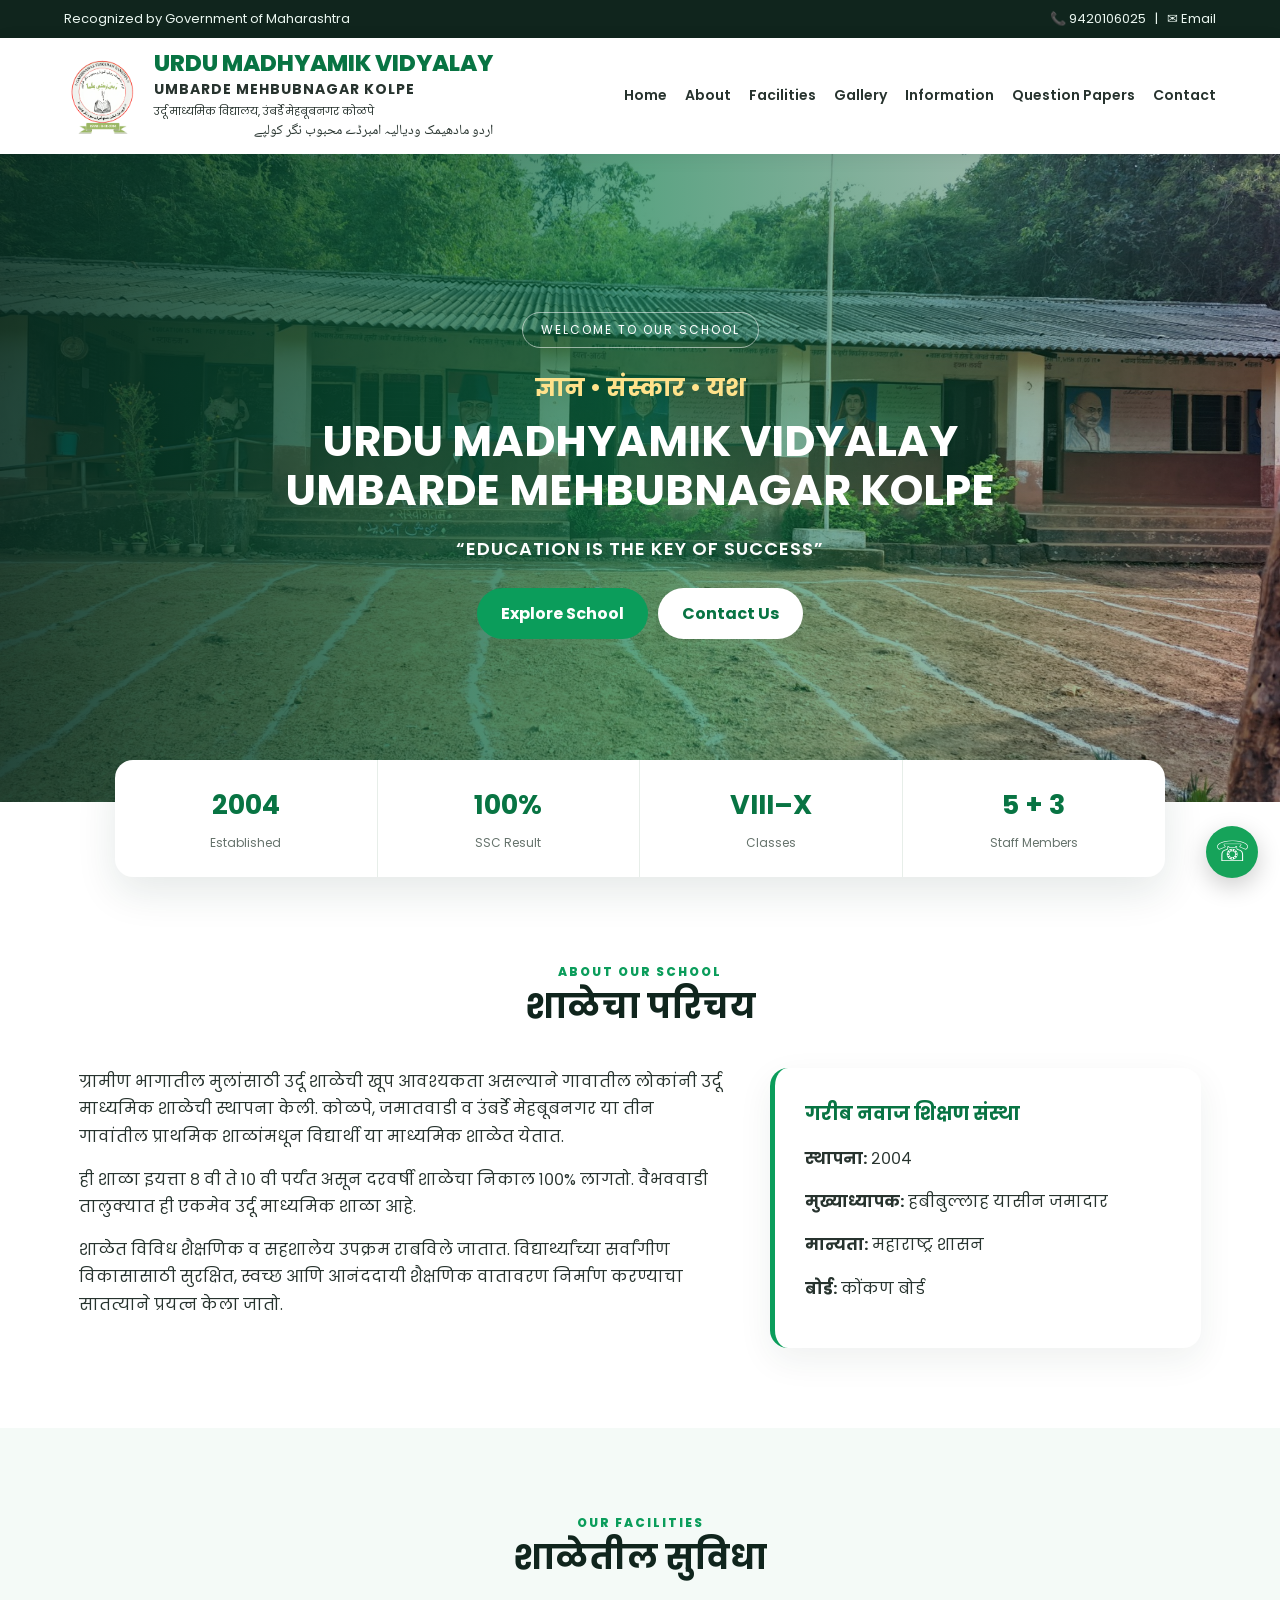
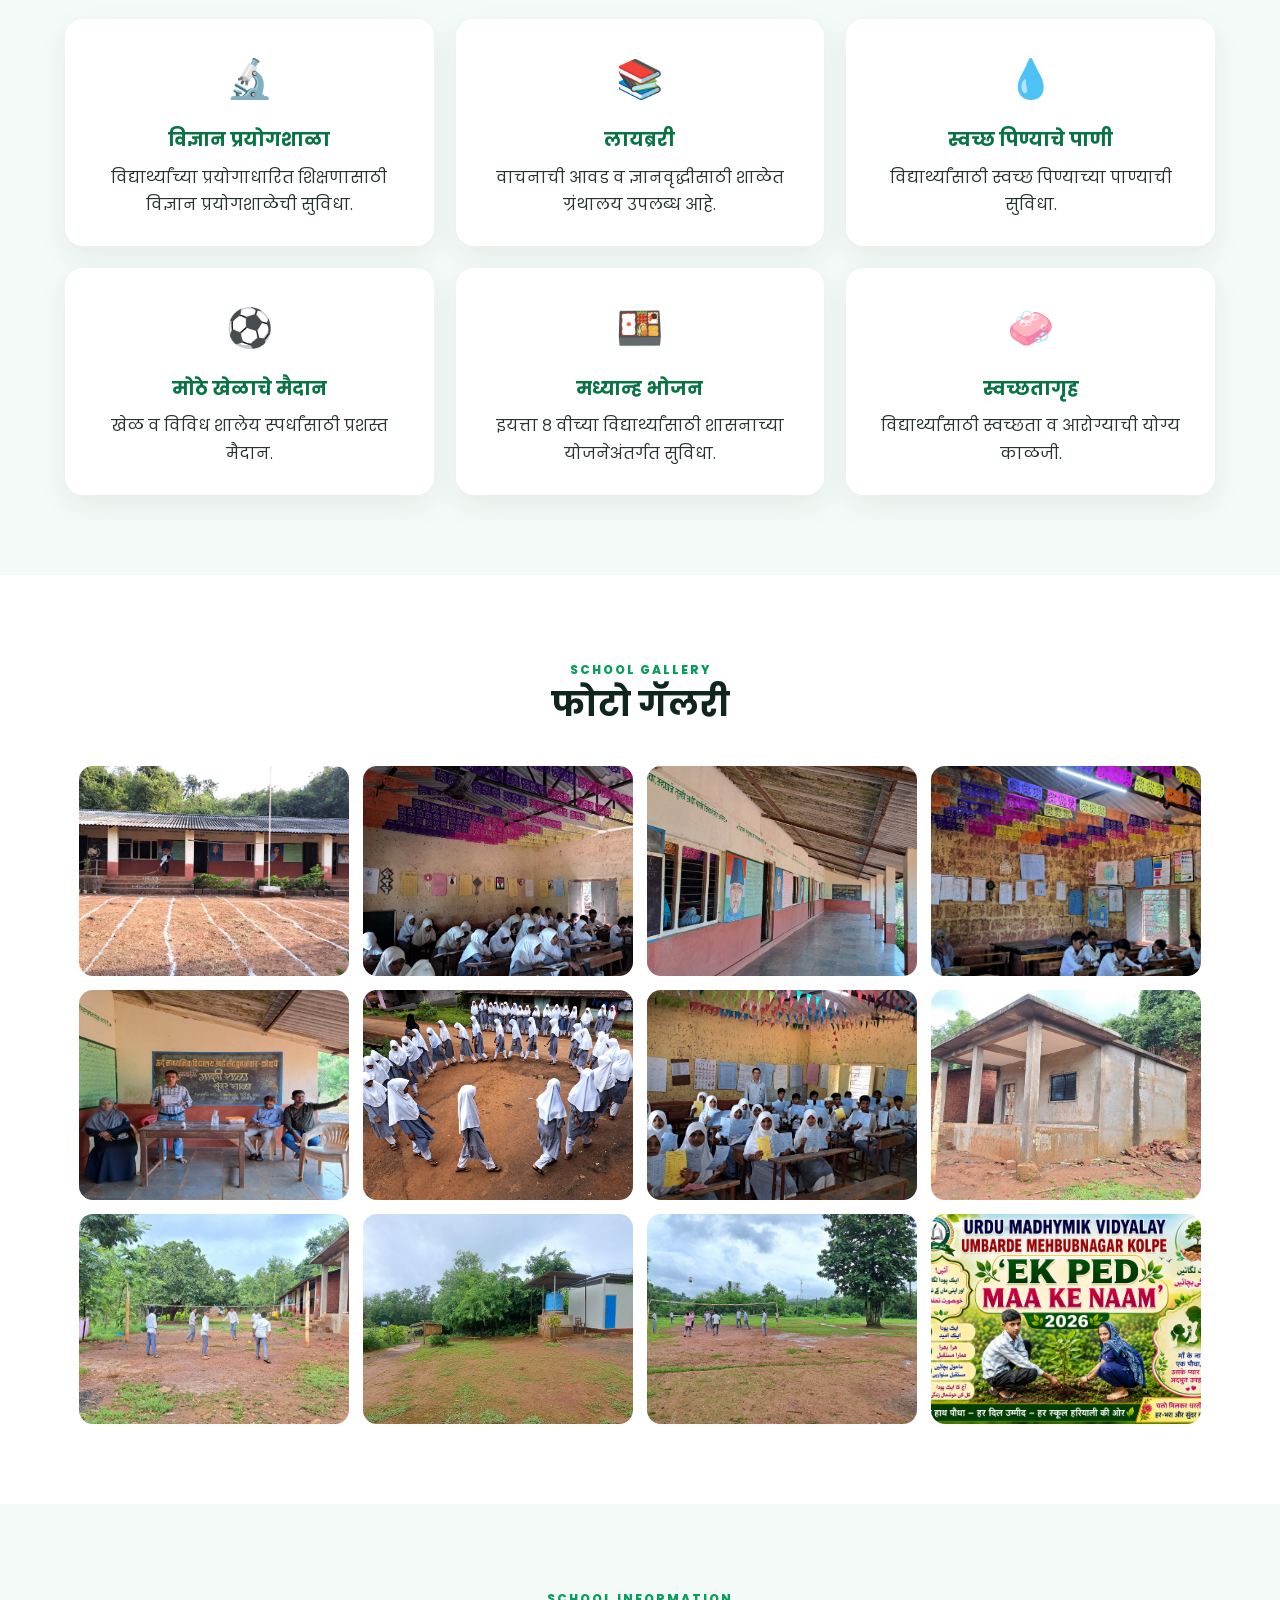
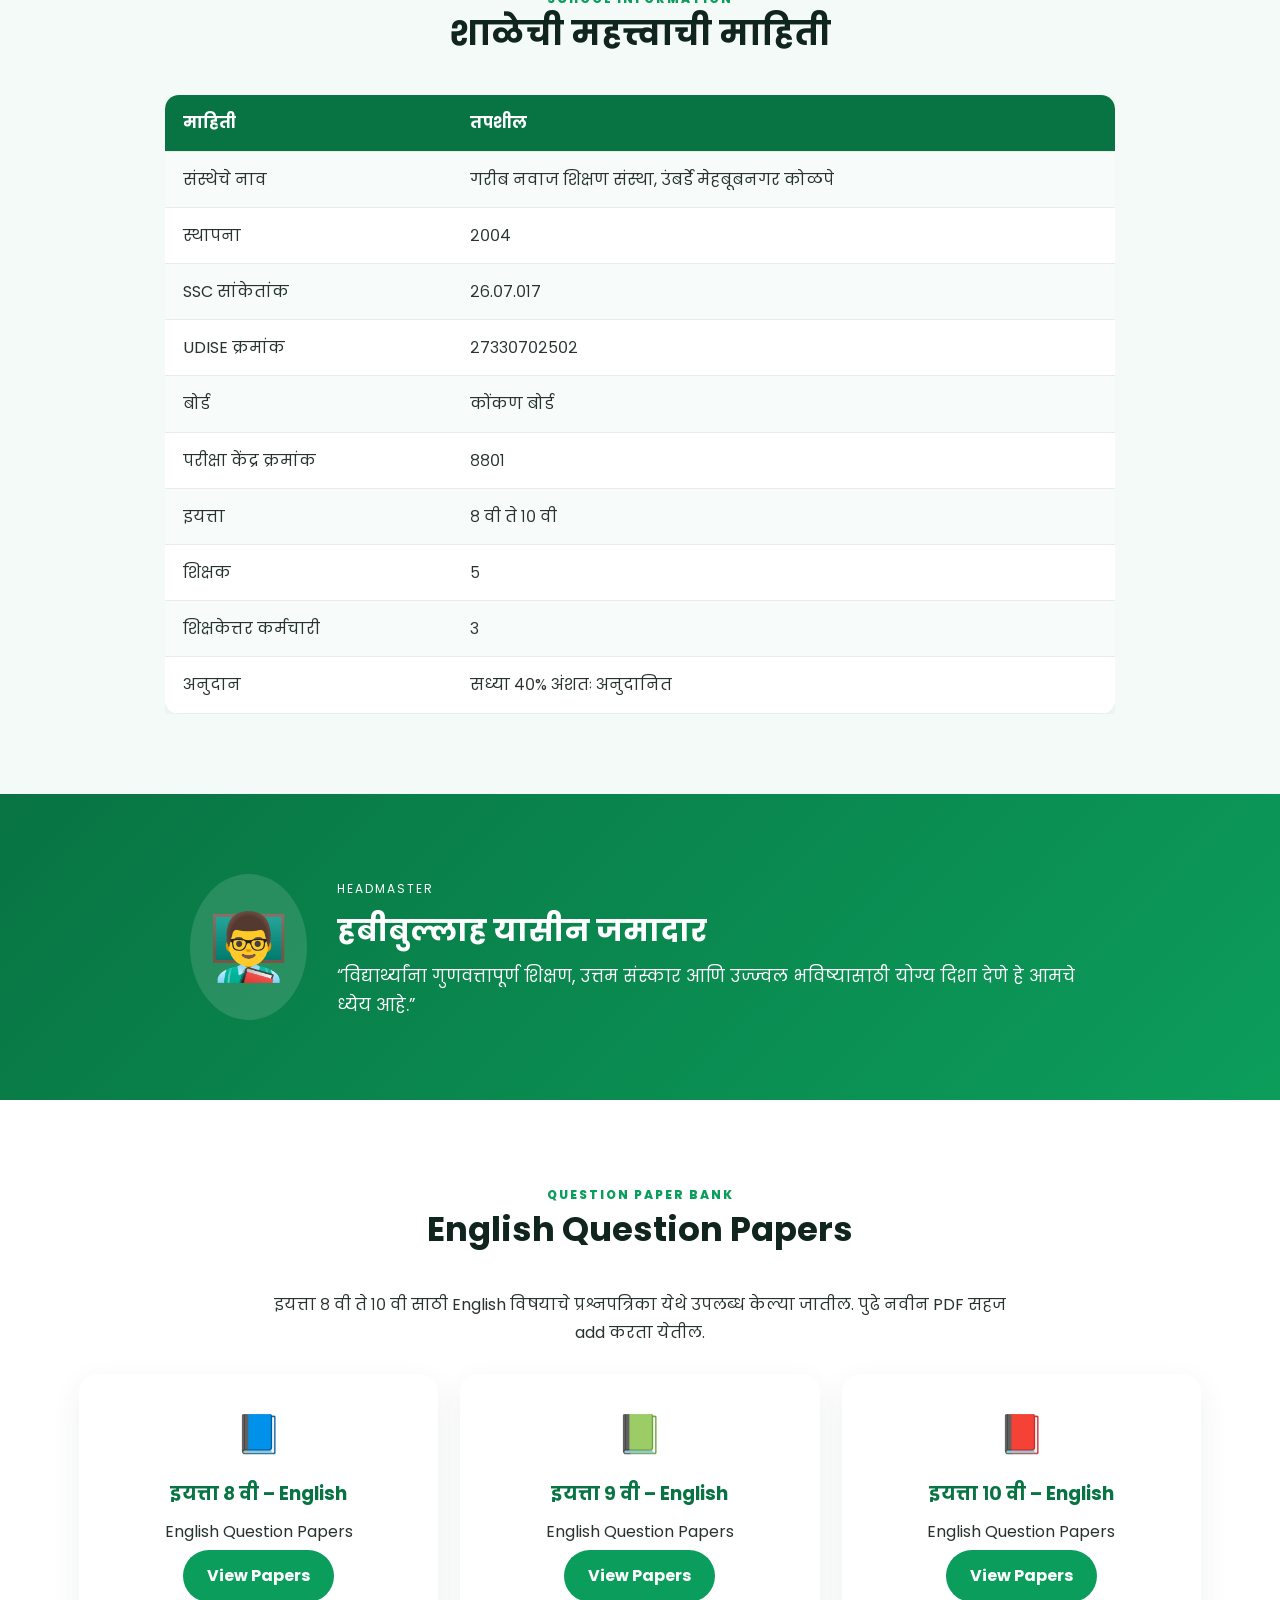
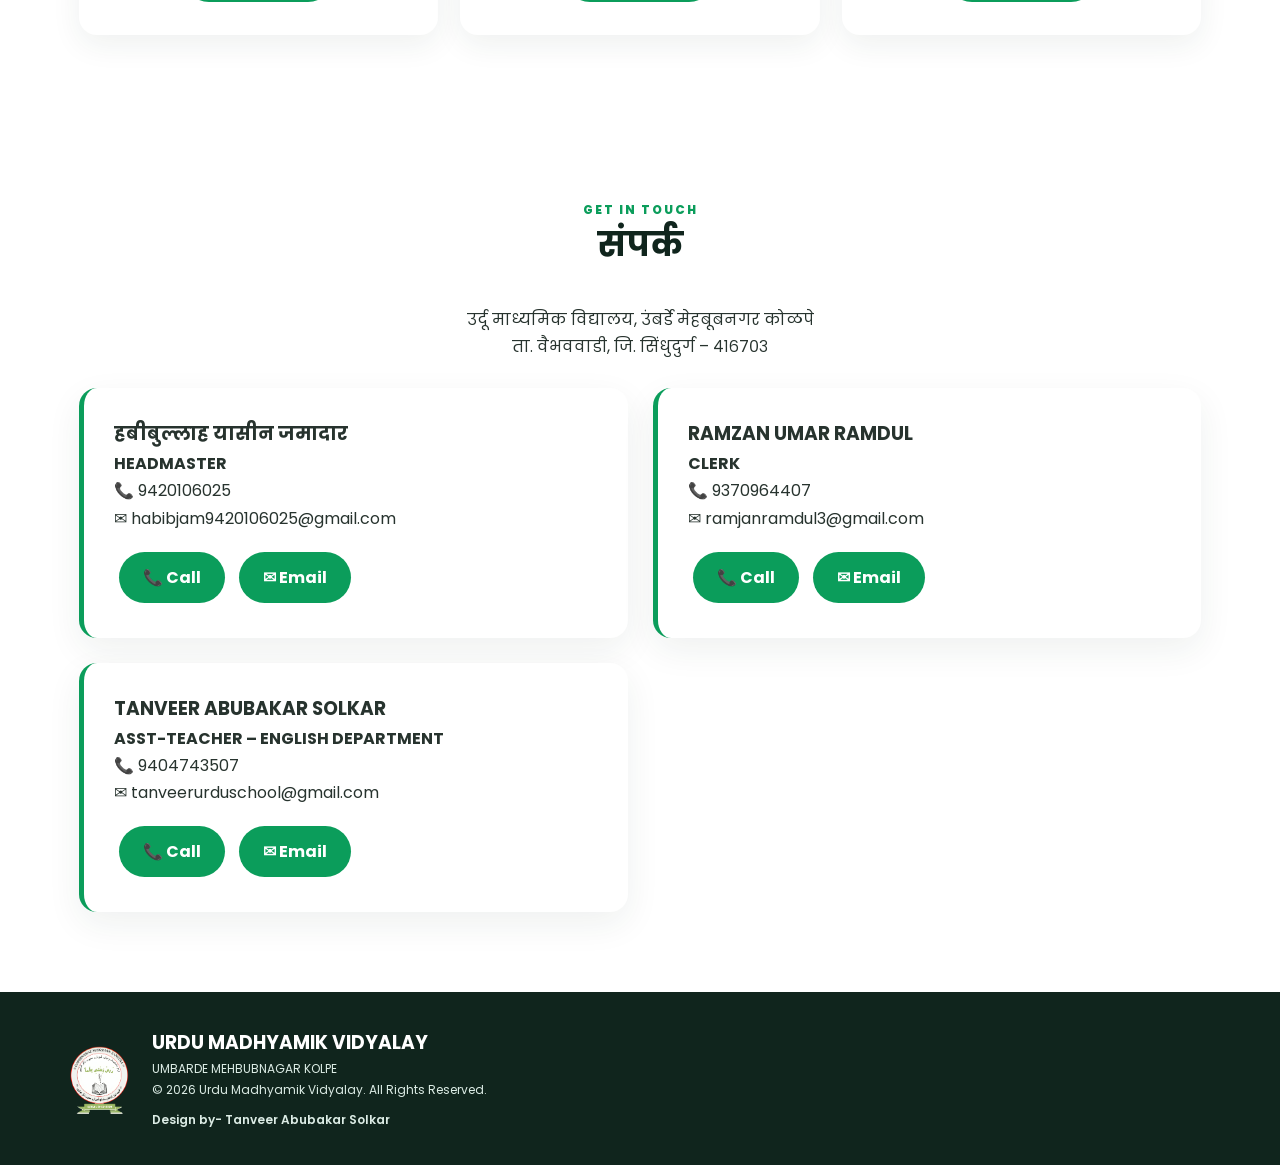
==== commit c2bf7aa5: "Add Ek Ped Maa Ke Naam activity poster to gallery" ====
--- a/index.html
+++ b/index.html
@@ -25,7 +25,7 @@
 <section class="stats"><div><strong>2004</strong><span>Established</span></div><div><strong>100%</strong><span>SSC Result</span></div><div><strong>VIII–X</strong><span>Classes</span></div><div><strong>5 + 3</strong><span>Staff Members</span></div></section>
 <section id="about" class="section about"><div class="section-heading"><span>ABOUT OUR SCHOOL</span><h2>शाळेचा परिचय</h2></div><div class="about-grid"><div><p>ग्रामीण भागातील मुलांसाठी उर्दू शाळेची खूप आवश्यकता असल्याने गावातील लोकांनी उर्दू माध्यमिक शाळेची स्थापना केली. कोळपे, जमातवाडी व उंबर्डे मेहबूबनगर या तीन गावांतील प्राथमिक शाळांमधून विद्यार्थी या माध्यमिक शाळेत येतात.</p><p>ही शाळा इयत्ता ८ वी ते १० वी पर्यंत असून दरवर्षी शाळेचा निकाल १००% लागतो. वैभववाडी तालुक्यात ही एकमेव उर्दू माध्यमिक शाळा आहे.</p><p>शाळेत विविध शैक्षणिक व सहशालेय उपक्रम राबविले जातात. विद्यार्थ्यांच्या सर्वांगीण विकासासाठी सुरक्षित, स्वच्छ आणि आनंददायी शैक्षणिक वातावरण निर्माण करण्याचा सातत्याने प्रयत्न केला जातो.</p></div><div class="info-card"><h3>गरीब नवाज शिक्षण संस्था</h3><p><b>स्थापना:</b> २००४</p><p><b>मुख्याध्यापक:</b> हबीबुल्लाह यासीन जमादार</p><p><b>मान्यता:</b> महाराष्ट्र शासन</p><p><b>बोर्ड:</b> कोंकण बोर्ड</p></div></div></section>
 <section id="facilities" class="section alt"><div class="section-heading"><span>OUR FACILITIES</span><h2>शाळेतील सुविधा</h2></div><div class="cards"><article class="card"><div class="icon">🔬</div><h3>विज्ञान प्रयोगशाळा</h3><p>विद्यार्थ्यांच्या प्रयोगाधारित शिक्षणासाठी विज्ञान प्रयोगशाळेची सुविधा.</p></article><article class="card"><div class="icon">📚</div><h3>लायब्ररी</h3><p>वाचनाची आवड व ज्ञानवृद्धीसाठी शाळेत ग्रंथालय उपलब्ध आहे.</p></article><article class="card"><div class="icon">💧</div><h3>स्वच्छ पिण्याचे पाणी</h3><p>विद्यार्थ्यांसाठी स्वच्छ पिण्याच्या पाण्याची सुविधा.</p></article><article class="card"><div class="icon">⚽</div><h3>मोठे खेळाचे मैदान</h3><p>खेळ व विविध शालेय स्पर्धांसाठी प्रशस्त मैदान.</p></article><article class="card"><div class="icon">🍱</div><h3>मध्यान्ह भोजन</h3><p>इयत्ता ८ वीच्या विद्यार्थ्यांसाठी शासनाच्या योजनेअंतर्गत सुविधा.</p></article><article class="card"><div class="icon">🧼</div><h3>स्वच्छतागृह</h3><p>विद्यार्थ्यांसाठी स्वच्छता व आरोग्याची योग्य काळजी.</p></article></div></section>
-<section id="gallery" class="section"><div class="section-heading"><span>SCHOOL GALLERY</span><h2>फोटो गॅलरी</h2></div><div class="gallery"><img src="school-building.jpg" alt="School building"><img src="school-activity-1.jpg" alt="School activity"><img src="school-activity-2.jpg" alt="School activity"><img src="school-activity-3.jpg" alt="School activity"><img src="school-activity-4.jpg" alt="School activity"><img src="school-activity-5.jpg" alt="School activity"><img src="school-activity-6.jpg" alt="School activity"><img src="science-lab.jpg" alt="Science laboratory"><img src="activity-7.jpg" alt="School activity"><img src="activity-8.jpg" alt="School activity"><img src="activity-9.jpg" alt="School activity"></div></section>
+<section id="gallery" class="section"><div class="section-heading"><span>SCHOOL GALLERY</span><h2>फोटो गॅलरी</h2></div><div class="gallery"><img src="school-building.jpg" alt="School building"><img src="school-activity-1.jpg" alt="School activity"><img src="school-activity-2.jpg" alt="School activity"><img src="school-activity-3.jpg" alt="School activity"><img src="school-activity-4.jpg" alt="School activity"><img src="school-activity-5.jpg" alt="School activity"><img src="school-activity-6.jpg" alt="School activity"><img src="science-lab.jpg" alt="Science laboratory"><img src="activity-7.jpg" alt="School activity"><img src="activity-8.jpg" alt="School activity"><img src="activity-9.jpg" alt="School activity"><img src="file_00000000c52882078d8db691027c3009.png" alt="एक पेड़ माँ के नाम – 2026"></div></section>
 <section id="information" class="section alt"><div class="section-heading"><span>SCHOOL INFORMATION</span><h2>शाळेची महत्त्वाची माहिती</h2></div><div class="table-wrap"><table><tr><th>माहिती</th><th>तपशील</th></tr><tr><td>संस्थेचे नाव</td><td>गरीब नवाज शिक्षण संस्था, उंबर्डे मेहबूबनगर कोळपे</td></tr><tr><td>स्थापना</td><td>२००४</td></tr><tr><td>SSC सांकेतांक</td><td>२६.०७.०१७</td></tr><tr><td>UDISE क्रमांक</td><td>२७३३०७०२५०२</td></tr><tr><td>बोर्ड</td><td>कोंकण बोर्ड</td></tr><tr><td>परीक्षा केंद्र क्रमांक</td><td>८८०१</td></tr><tr><td>इयत्ता</td><td>८ वी ते १० वी</td></tr><tr><td>शिक्षक</td><td>५</td></tr><tr><td>शिक्षकेत्तर कर्मचारी</td><td>३</td></tr><tr><td>अनुदान</td><td>सध्या ४०% अंशतः अनुदानित</td></tr></table></div></section>
 <section class="principal section"><div class="principal-box"><div class="principal-avatar">👨‍🏫</div><div><span>HEADMASTER</span><h2>हबीबुल्लाह यासीन जमादार</h2><p>“विद्यार्थ्यांना गुणवत्तापूर्ण शिक्षण, उत्तम संस्कार आणि उज्ज्वल भविष्यासाठी योग्य दिशा देणे हे आमचे ध्येय आहे.”</p></div></div></section>
 <section id="question-papers" class="section"><div class="section-heading"><span>QUESTION PAPER BANK</span><h2>English Question Papers</h2></div><p style="text-align:center;max-width:760px;margin:0 auto 28px;font-size:16px;">इयत्ता ८ वी ते १० वी साठी English विषयाचे प्रश्नपत्रिका येथे उपलब्ध केल्या जातील. पुढे नवीन PDF सहज add करता येतील.</p><div class="cards"><article class="card"><div class="icon">📘</div><h3>इयत्ता ८ वी – English</h3><p>English Question Papers</p><a class="btn primary" href="question-papers/class-8-english.html">View Papers</a></article><article class="card"><div class="icon">📗</div><h3>इयत्ता ९ वी – English</h3><p>English Question Papers</p><a class="btn primary" href="question-papers/class-9-english.html">View Papers</a></article><article class="card"><div class="icon">📕</div><h3>इयत्ता १० वी – English</h3><p>English Question Papers</p><a class="btn primary" href="question-papers/class-10-english.html">View Papers</a></article></div></section>
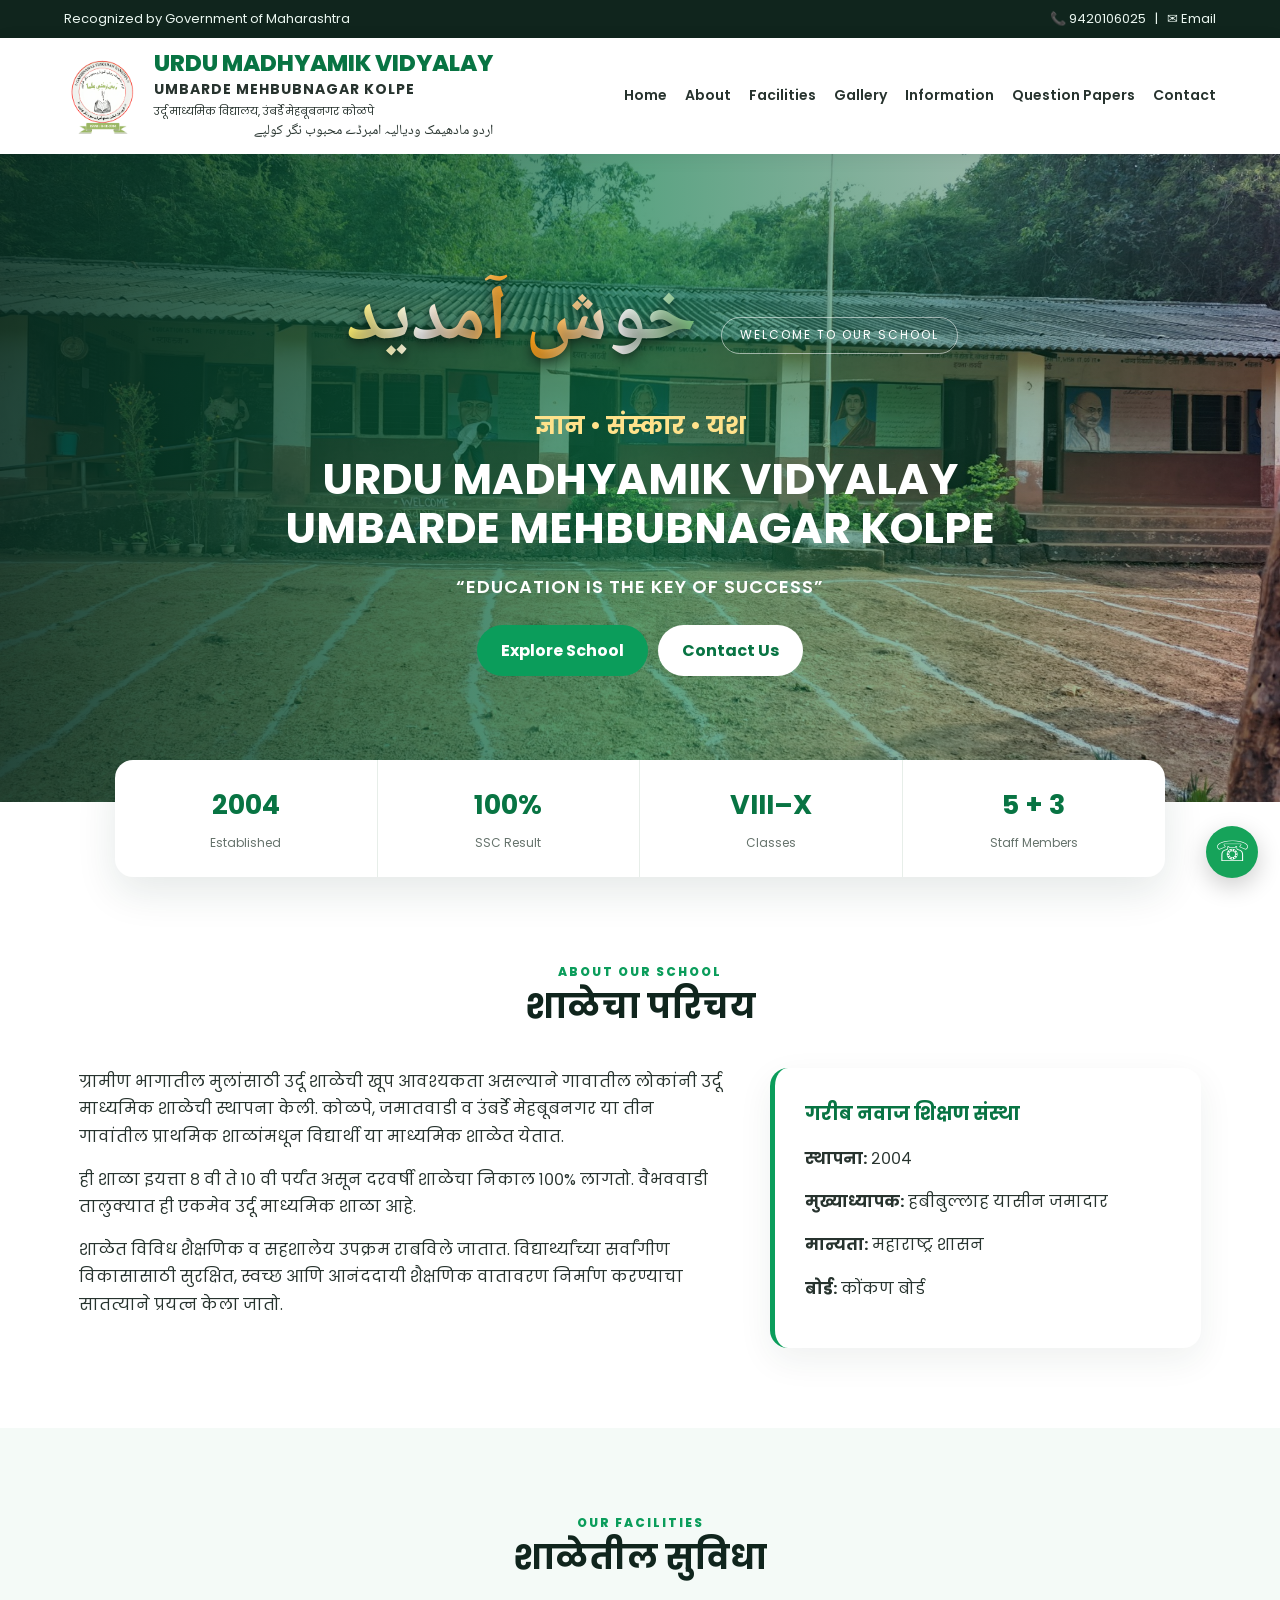
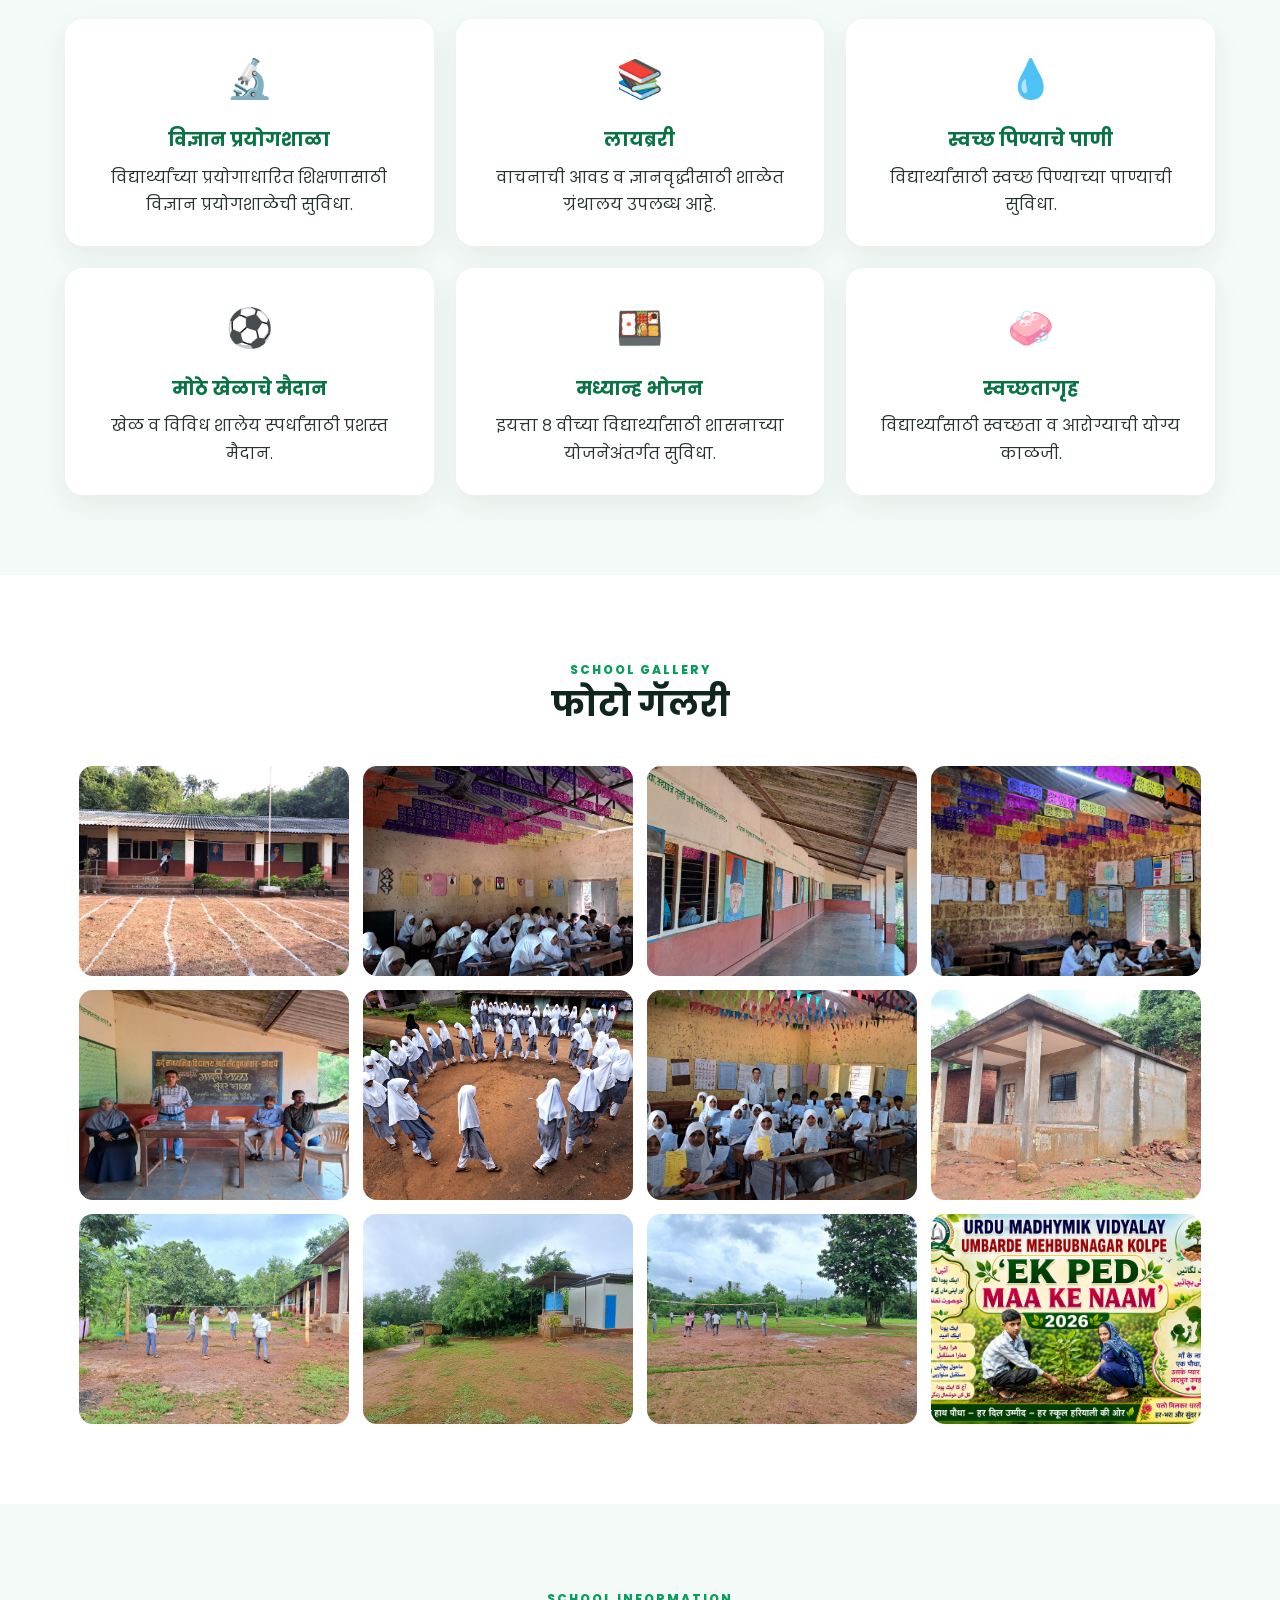
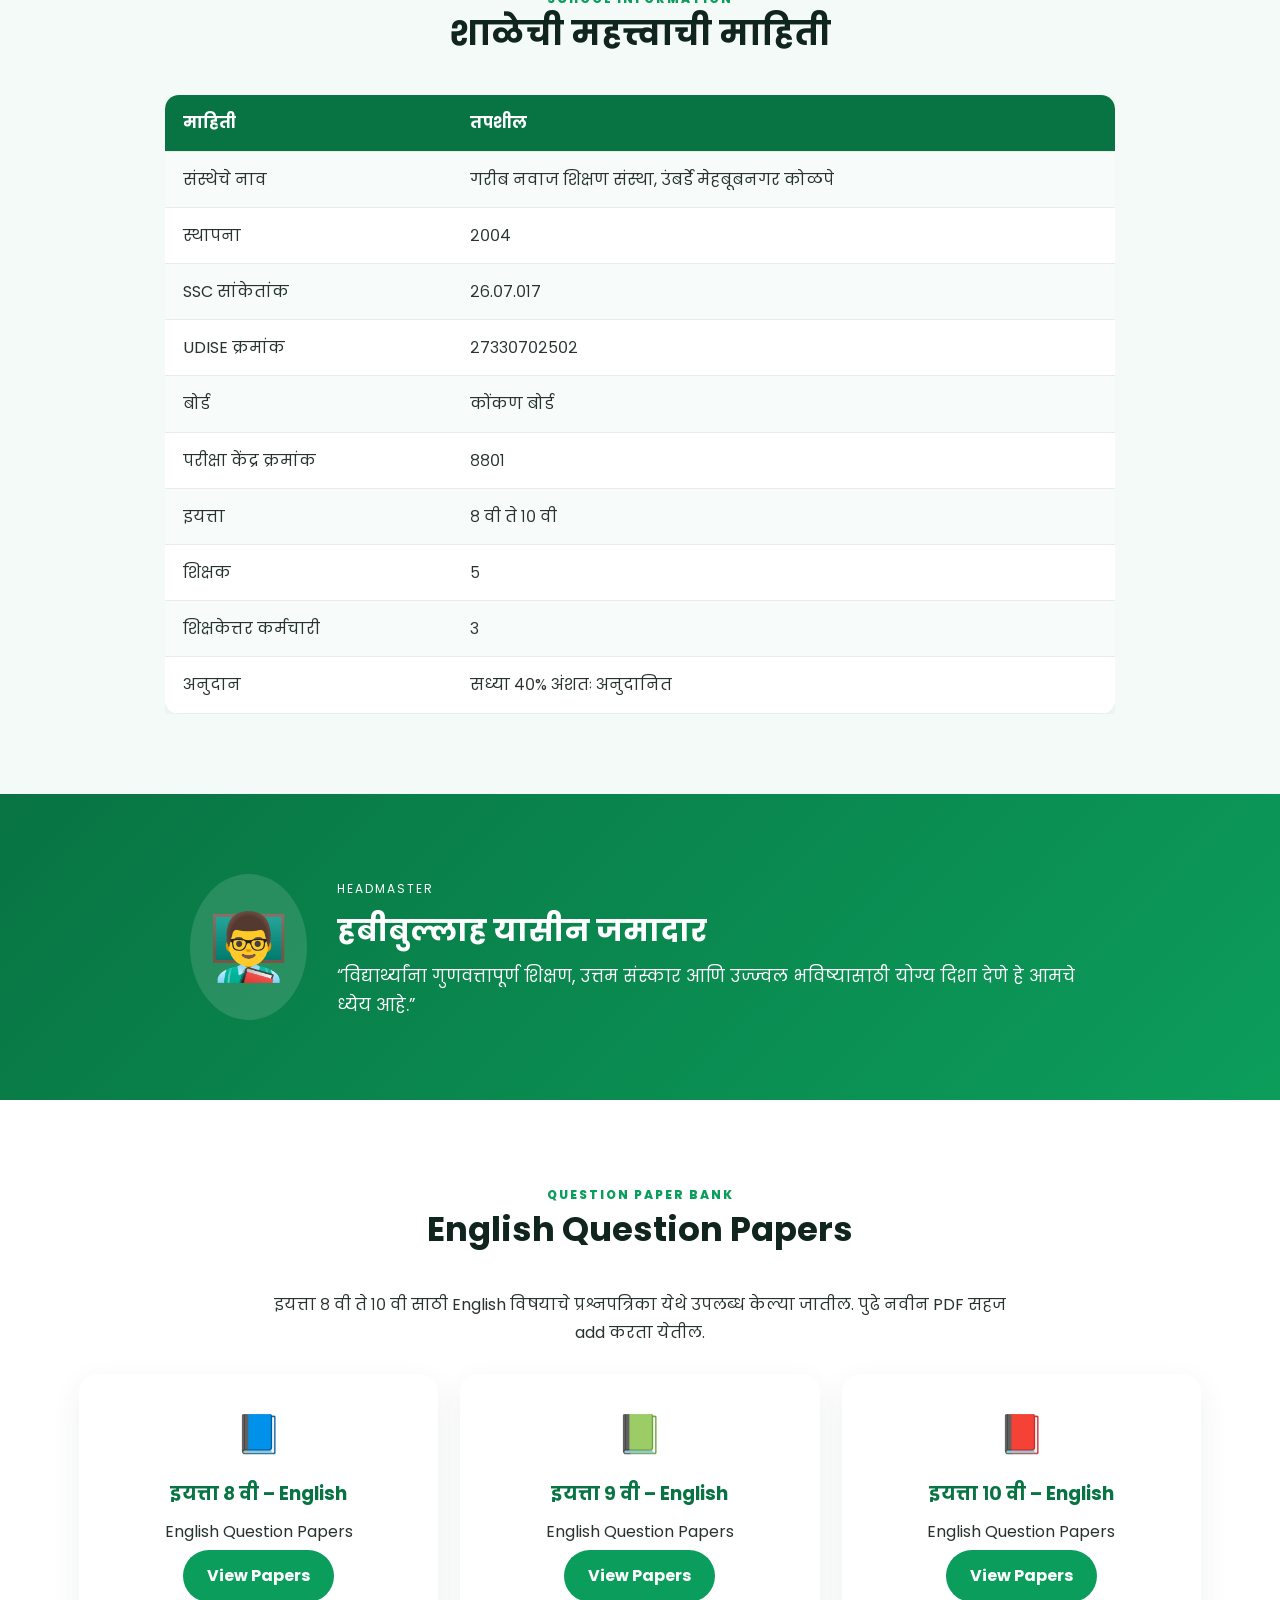
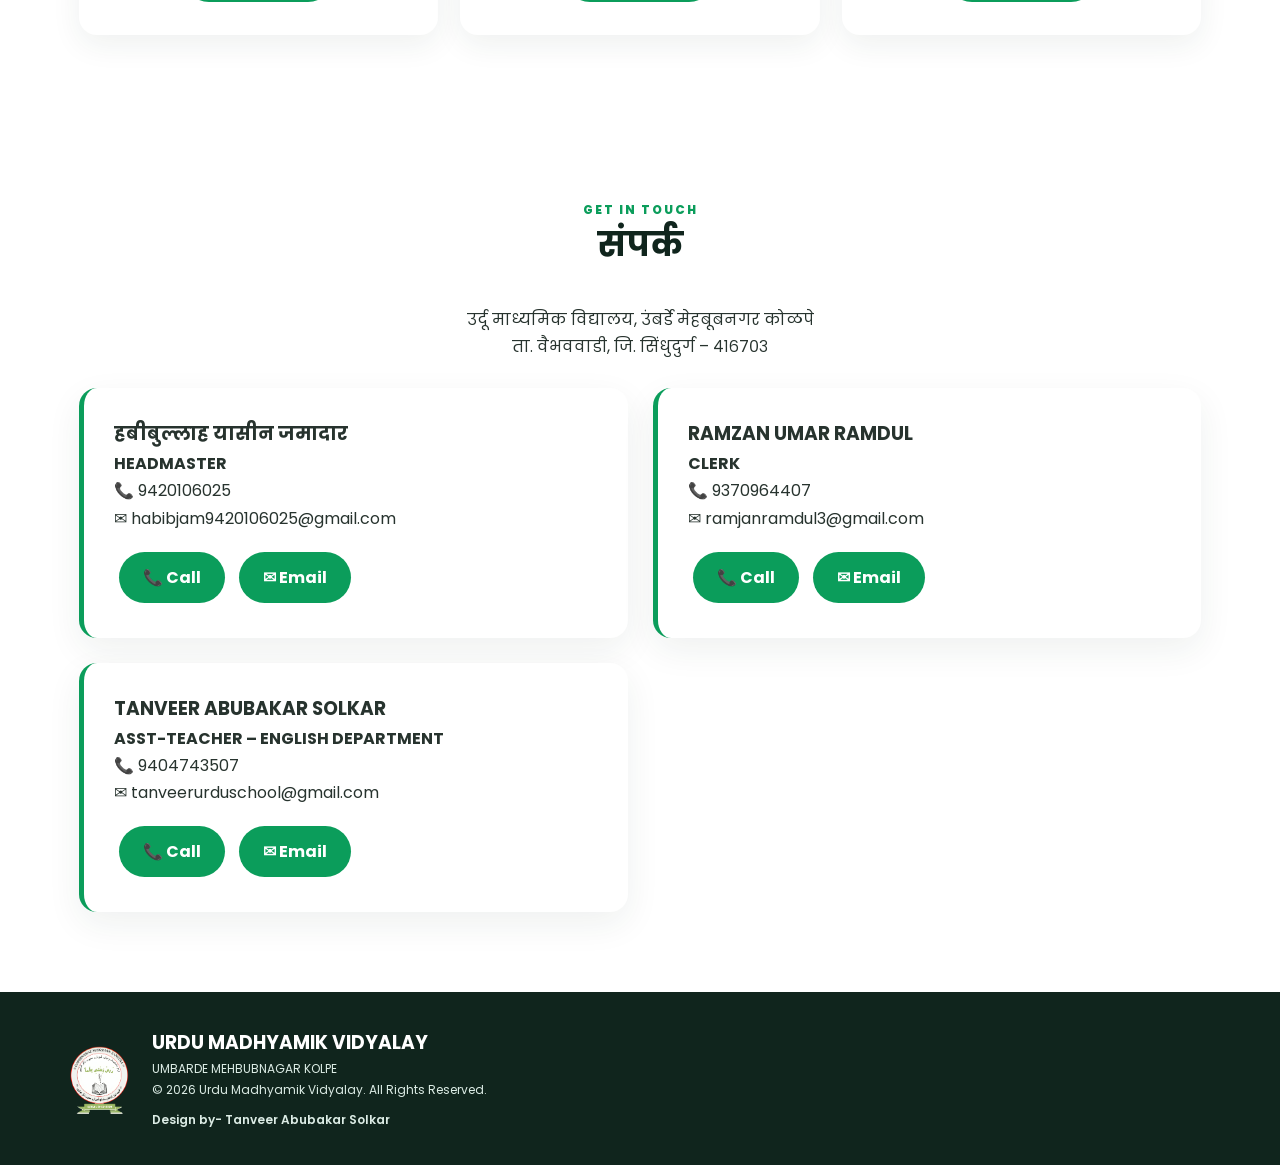
==== commit 93c17b1a: "Add colourful Urdu welcome message to home page" ====
--- a/index.html
+++ b/index.html
@@ -9,6 +9,10 @@
 <link rel="preconnect" href="https://fonts.gstatic.com" crossorigin>
 <link href="https://fonts.googleapis.com/css2?family=Noto+Naskh+Arabic:wght@400;600;700&family=Poppins:wght@400;500;600;700;800&display=swap" rel="stylesheet">
 <link rel="stylesheet" href="style.css">
+<style>
+.welcome-urdu{font-family:'Noto Naskh Arabic',serif;font-size:clamp(42px,7vw,78px);font-weight:700;line-height:1.15;direction:rtl;display:inline-block;margin:0 auto 14px;padding:4px 24px;background:linear-gradient(90deg,#ffeb3b,#ffffff,#ff9800,#ffffff,#4caf50);-webkit-background-clip:text;background-clip:text;color:transparent;text-shadow:0 4px 14px rgba(0,0,0,.45);filter:drop-shadow(0 2px 3px rgba(0,0,0,.25));animation:welcomeGlow 3s ease-in-out infinite alternate}
+@keyframes welcomeGlow{from{transform:translateY(0) scale(1)}to{transform:translateY(-3px) scale(1.03)}}
+</style>
 </head>
 <body>
 <div class="topbar">
@@ -21,7 +25,7 @@
   <nav class="nav"><a href="#home">Home</a><a href="#about">About</a><a href="#facilities">Facilities</a><a href="#gallery">Gallery</a><a href="#information">Information</a><a href="#question-papers">Question Papers</a><a href="#contact">Contact</a></nav>
 </header>
 <main>
-<section id="home" class="hero"><img src="school-building.jpg" alt="School building" class="hero-bg"><div class="hero-overlay"></div><div class="hero-content"><span class="badge">WELCOME TO OUR SCHOOL</span><h2>ज्ञान • संस्कार • यश</h2><h3>URDU MADHYAMIK VIDYALAY<br>UMBARDE MEHBUBNAGAR KOLPE</h3><p class="hero-tag">“EDUCATION IS THE KEY OF SUCCESS”</p><div class="hero-buttons"><a href="#about" class="btn primary">Explore School</a><a href="#contact" class="btn light">Contact Us</a></div></div></section>
+<section id="home" class="hero"><img src="school-building.jpg" alt="School building" class="hero-bg"><div class="hero-overlay"></div><div class="hero-content"><div class="welcome-urdu" lang="ur" dir="rtl">خوش آمدید</div><span class="badge">WELCOME TO OUR SCHOOL</span><h2>ज्ञान • संस्कार • यश</h2><h3>URDU MADHYAMIK VIDYALAY<br>UMBARDE MEHBUBNAGAR KOLPE</h3><p class="hero-tag">“EDUCATION IS THE KEY OF SUCCESS”</p><div class="hero-buttons"><a href="#about" class="btn primary">Explore School</a><a href="#contact" class="btn light">Contact Us</a></div></div></section>
 <section class="stats"><div><strong>2004</strong><span>Established</span></div><div><strong>100%</strong><span>SSC Result</span></div><div><strong>VIII–X</strong><span>Classes</span></div><div><strong>5 + 3</strong><span>Staff Members</span></div></section>
 <section id="about" class="section about"><div class="section-heading"><span>ABOUT OUR SCHOOL</span><h2>शाळेचा परिचय</h2></div><div class="about-grid"><div><p>ग्रामीण भागातील मुलांसाठी उर्दू शाळेची खूप आवश्यकता असल्याने गावातील लोकांनी उर्दू माध्यमिक शाळेची स्थापना केली. कोळपे, जमातवाडी व उंबर्डे मेहबूबनगर या तीन गावांतील प्राथमिक शाळांमधून विद्यार्थी या माध्यमिक शाळेत येतात.</p><p>ही शाळा इयत्ता ८ वी ते १० वी पर्यंत असून दरवर्षी शाळेचा निकाल १००% लागतो. वैभववाडी तालुक्यात ही एकमेव उर्दू माध्यमिक शाळा आहे.</p><p>शाळेत विविध शैक्षणिक व सहशालेय उपक्रम राबविले जातात. विद्यार्थ्यांच्या सर्वांगीण विकासासाठी सुरक्षित, स्वच्छ आणि आनंददायी शैक्षणिक वातावरण निर्माण करण्याचा सातत्याने प्रयत्न केला जातो.</p></div><div class="info-card"><h3>गरीब नवाज शिक्षण संस्था</h3><p><b>स्थापना:</b> २००४</p><p><b>मुख्याध्यापक:</b> हबीबुल्लाह यासीन जमादार</p><p><b>मान्यता:</b> महाराष्ट्र शासन</p><p><b>बोर्ड:</b> कोंकण बोर्ड</p></div></div></section>
 <section id="facilities" class="section alt"><div class="section-heading"><span>OUR FACILITIES</span><h2>शाळेतील सुविधा</h2></div><div class="cards"><article class="card"><div class="icon">🔬</div><h3>विज्ञान प्रयोगशाळा</h3><p>विद्यार्थ्यांच्या प्रयोगाधारित शिक्षणासाठी विज्ञान प्रयोगशाळेची सुविधा.</p></article><article class="card"><div class="icon">📚</div><h3>लायब्ररी</h3><p>वाचनाची आवड व ज्ञानवृद्धीसाठी शाळेत ग्रंथालय उपलब्ध आहे.</p></article><article class="card"><div class="icon">💧</div><h3>स्वच्छ पिण्याचे पाणी</h3><p>विद्यार्थ्यांसाठी स्वच्छ पिण्याच्या पाण्याची सुविधा.</p></article><article class="card"><div class="icon">⚽</div><h3>मोठे खेळाचे मैदान</h3><p>खेळ व विविध शालेय स्पर्धांसाठी प्रशस्त मैदान.</p></article><article class="card"><div class="icon">🍱</div><h3>मध्यान्ह भोजन</h3><p>इयत्ता ८ वीच्या विद्यार्थ्यांसाठी शासनाच्या योजनेअंतर्गत सुविधा.</p></article><article class="card"><div class="icon">🧼</div><h3>स्वच्छतागृह</h3><p>विद्यार्थ्यांसाठी स्वच्छता व आरोग्याची योग्य काळजी.</p></article></div></section>
